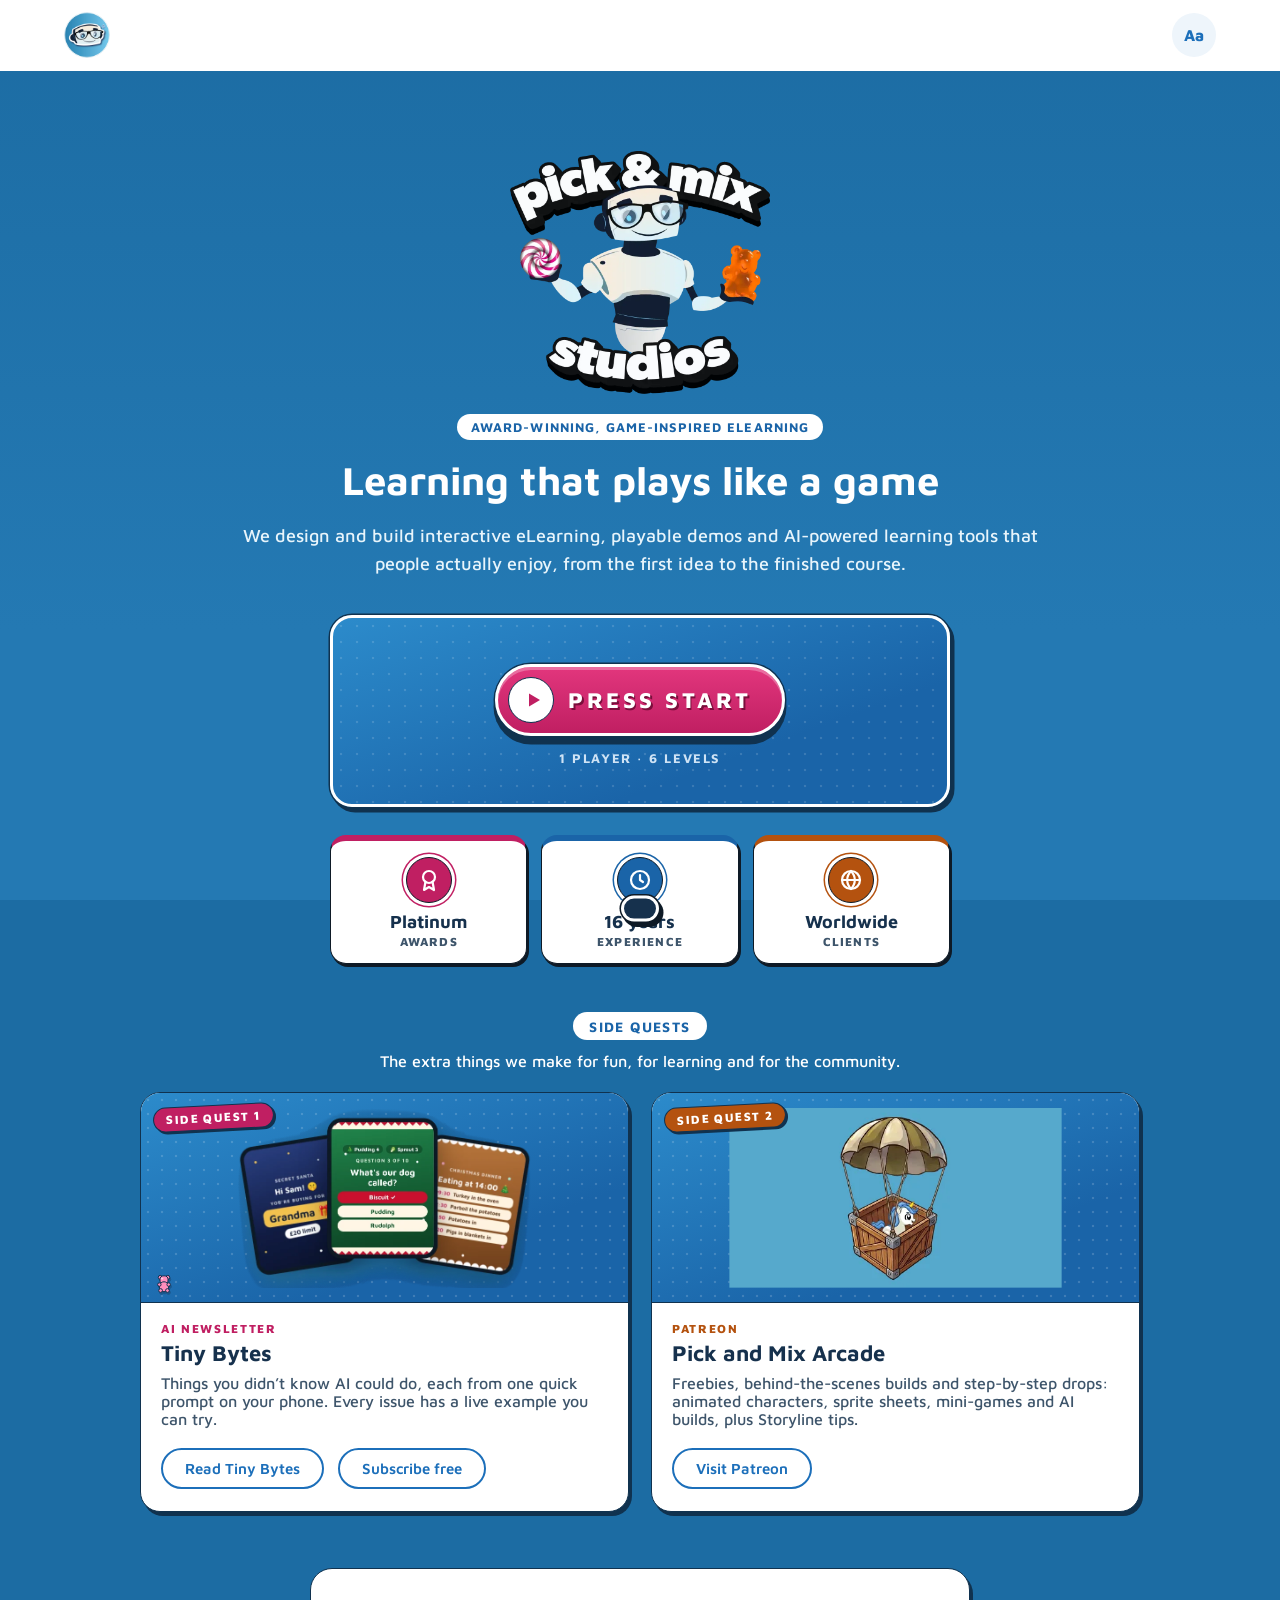
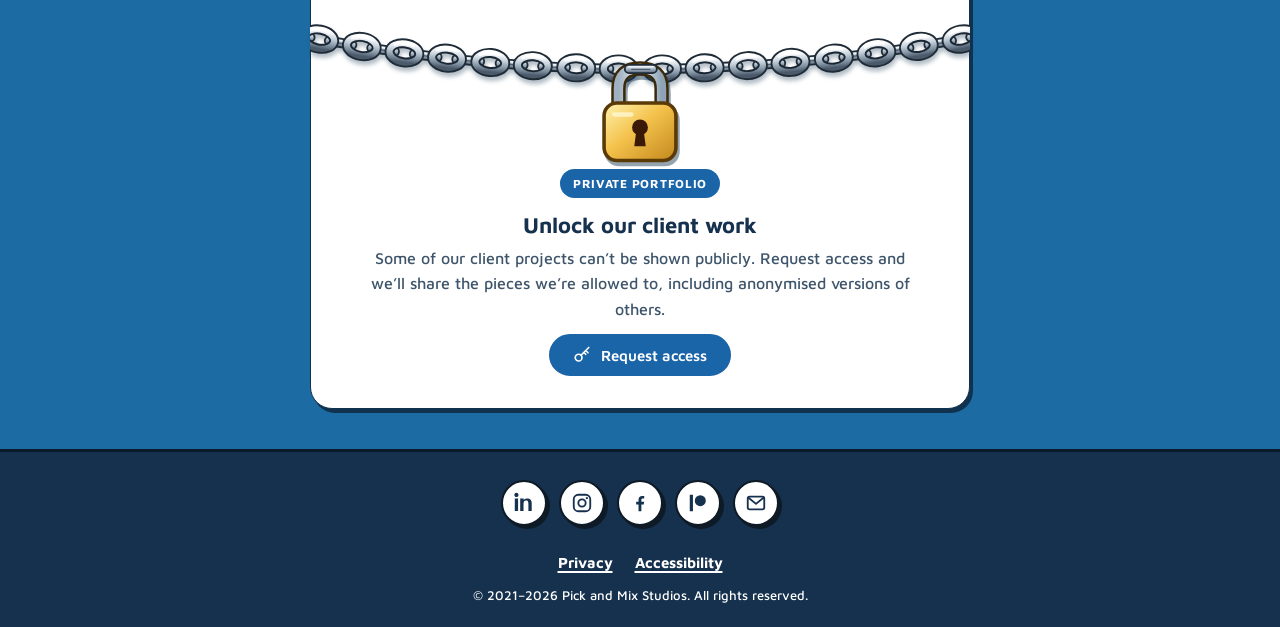
==== index.html @ 364dcdb5 "Whack-a-gummy redesigned as a chocolate box with instant taps; padlock bubble sits right above the p" ====
<!DOCTYPE html>
<html lang="en">
<head>
<meta charset="UTF-8">
<meta name="viewport" content="width=device-width, initial-scale=1">
<title>Pick and Mix Studios | Game-inspired eLearning</title>
<meta name="description" content="Pick and Mix Studios: award-winning, game-inspired eLearning, playable Storyline demos, AI-powered learning, templates and free tutorials.">
<link rel="canonical" href="https://pickandmixstudios.com/">
<meta property="og:type" content="website">
<meta property="og:title" content="Pick and Mix Studios | Game-inspired eLearning">
<meta property="og:description" content="Pick and Mix Studios: award-winning, game-inspired eLearning, playable Storyline demos, AI-powered learning, templates and free tutorials.">
<meta property="og:image" content="https://pickandmixstudios.com/assets/img/share-banner.jpg">
<meta property="og:image:width" content="1200">
<meta property="og:image:height" content="630">
<meta property="og:image:alt" content="Pick and Mix Studios: learning that plays like a game">
<meta property="og:url" content="https://pickandmixstudios.com/">
<meta name="twitter:card" content="summary_large_image">
<meta name="twitter:title" content="Pick and Mix Studios | Game-inspired eLearning">
<meta name="twitter:description" content="Pick and Mix Studios: award-winning, game-inspired eLearning, playable Storyline demos, AI-powered learning, templates and free tutorials.">
<meta name="twitter:image" content="https://pickandmixstudios.com/assets/img/share-banner.jpg">
<link rel="icon" href="assets/img/robot-favicon.png" type="image/png">
<link rel="stylesheet" href="assets/site.css?v=2026111217">
<script>document.documentElement.classList.add("js-menu");try{var t=localStorage.getItem("bs-theme"),s=localStorage.getItem("bs-size");if(!t)document.documentElement.dataset.theme="light";else if(t!=="auto")document.documentElement.dataset.theme=t;if(s&&s!=="0")document.documentElement.classList.add("size-"+s);[["bs-font","easy","font-easy"],["bs-space","wide","space-wide"],["bs-motion","off","motion-off"],["bs-simple","on","simple"]].forEach(function(p){if(localStorage.getItem(p[0])===p[1])document.documentElement.classList.add(p[2])})}catch(e){}</script>
<script type="application/ld+json">{"@context":"https://schema.org","@graph":[{"@type":"Organization","@id":"https://pickandmixstudios.com/#org","name":"Pick and Mix Studios","alternateName":"Pick & Mix Studios","url":"https://pickandmixstudios.com/","logo":"https://pickandmixstudios.com/assets/img/robot-logo.png","sameAs":["https://www.linkedin.com/company/pick-and-mix-studios","https://www.instagram.com/pickandmixstudios/","https://www.facebook.com/pickandmixstudios","https://www.patreon.com/cw/pickandmixarcade"],"description":"Pick and Mix Studios: award-winning, game-inspired eLearning, playable Storyline demos, AI-powered learning, templates and free tutorials.","award":"Platinum, LearnX LIVE! Awards 2020","foundingDate":"2010","knowsAbout":["eLearning","Articulate Storyline","Gamified learning","Instructional design","AI learning tools"]},{"@type":"WebSite","@id":"https://pickandmixstudios.com/#site","url":"https://pickandmixstudios.com/","name":"Pick and Mix Studios","publisher":{"@id":"https://pickandmixstudios.com/#org"}}]}</script>
</head>
<body class="tc-home">

<a class="tc-skip-link" href="#main-content">Skip to main content</a>

<header class="tc-header-wrap">
  <div class="tc-header">
    <a href="index.html" class="tc-logo">
      <img src="assets/img/robot-logo.webp" alt="Pick and Mix Studios home" width="512" height="512">
    </a>

    <button type="button" class="tc-menu-btn" id="tcMenuBtn" aria-expanded="false" aria-controls="tcNav">
      <svg viewBox="0 0 24 24" width="22" height="22" aria-hidden="true" fill="none" stroke="currentColor" stroke-width="2.2" stroke-linecap="round"><path d="M4 7h16M4 12h16M4 17h16"/></svg>
      <span>Menu</span>
    </button>

    <nav class="tc-nav" id="tcNav" aria-label="Main">
      <a href="index.html" aria-current="page">Home</a>
      <a href="team-chorley.html">Team Chorley</a>
      <a href="showcase.html">Showcase</a>
      <a href="tutorials.html">Free Tutorials</a>
      <a href="popup-shop.html">Pop-up Shop</a>
      <a href="tinybytes/">Tiny Bytes</a>
      <a href="contact.html">Get in Touch</a>
    </nav>

    <div class="tc-tools" id="tcTools"></div>
  </div>
</header>
<main id="main-content">
<section class="tc-hero-wrap" aria-labelledby="tcHomeTitle">
  <div class="tc-hero">
    <img class="tc-hero-welcome-img" src="assets/img/site/test-logo-1.webp" alt="" width="858" height="802" fetchpriority="high">
    <p class="tc-meta">Award-winning, game-inspired eLearning</p>
    <h1 id="tcHomeTitle">Learning that plays like a game</h1>
    <p>We design and build interactive eLearning, playable demos and AI-powered learning tools that people actually enjoy, from the first idea to the finished course.</p>
    <div class="tc-ts" id="tcTS">
      <span class="tc-spark k1" aria-hidden="true"></span><span class="tc-spark k2" aria-hidden="true"></span><span class="tc-spark k3" aria-hidden="true"></span>
      <button type="button" class="tc-start" id="tcStart" aria-expanded="true" aria-controls="tcMainMenu" hidden><span class="tc-start-pill"><span class="tc-start-play" aria-hidden="true"><svg viewBox="0 0 24 24" focusable="false"><path d="M8 5.5v13l11-6.5z" fill="currentColor"/></svg></span><span class="tc-start-txt">Press start</span></span><span class="tc-start-sub" aria-hidden="true">1 player &middot; 6 levels</span></button>
      <nav class="tc-mainmenu" id="tcMainMenu" aria-labelledby="tcMMTitle">
        <p class="tc-mm-title" id="tcMMTitle">Main menu</p>
        <div class="tc-mm-panel">
        <ul>
          <li><a href="showcase.html" data-tag="Select a level" data-ic="c-blue"><span class="tc-mm-cur" aria-hidden="true">&#9654;</span><span class="tc-mm-name">Showcase</span><span class="tc-mm-desc">Play our award-winning Storyline demos.</span><svg class="tc-mm-svg" viewBox="0 0 24 24" aria-hidden="true" focusable="false" fill="none" stroke="currentColor" stroke-width="2.2" stroke-linecap="round" stroke-linejoin="round"><path d="M5 21V4"/><path d="M5 4h11l-2 4 2 4H5"/></svg></a></li>
          <li><a href="team-chorley.html" data-tag="Choose your player" data-ic="c-pink"><span class="tc-mm-cur" aria-hidden="true">&#9654;</span><span class="tc-mm-name">Meet the team</span><span class="tc-mm-desc">Meet the people behind Pick &amp; Mix.</span><svg class="tc-mm-svg" viewBox="0 0 24 24" aria-hidden="true" focusable="false" fill="none" stroke="currentColor" stroke-width="2.2" stroke-linecap="round" stroke-linejoin="round"><circle cx="12" cy="8" r="4"/><path d="M4 21c0-4.4 3.6-7 8-7s8 2.6 8 7"/></svg></a></li>
          <li><a href="tutorials.html" data-tag="Training mode" data-ic="c-orange"><span class="tc-mm-cur" aria-hidden="true">&#9654;</span><span class="tc-mm-name">Tutorials</span><span class="tc-mm-desc">Free step-by-step Storyline tutorials.</span><svg class="tc-mm-svg" viewBox="0 0 24 24" aria-hidden="true" focusable="false" fill="none" stroke="currentColor" stroke-width="2.2" stroke-linecap="round" stroke-linejoin="round"><path d="M6.5 6.5v11M17.5 6.5v11M3 9.5v5M21 9.5v5M6.5 12h11"/></svg></a></li>
          <li><a href="popup-shop.html" data-tag="Item shop" data-ic="c-teal"><span class="tc-mm-cur" aria-hidden="true">&#9654;</span><span class="tc-mm-name">Pop-up Shop</span><span class="tc-mm-desc">Storyline templates and game kits to buy.</span><svg class="tc-mm-svg" viewBox="0 0 24 24" aria-hidden="true" focusable="false" fill="none" stroke="currentColor" stroke-width="2.2" stroke-linecap="round" stroke-linejoin="round"><path d="M5 8h14l-1 13H6L5 8z"/><path d="M9 8V6a3 3 0 0 1 6 0v2"/></svg></a></li>
          <li><a href="tinybytes/" data-tag="Bonus level" data-ic="c-navy"><span class="tc-mm-cur" aria-hidden="true">&#9654;</span><span class="tc-mm-name">Tiny Bytes</span><span class="tc-mm-desc">Our free AI how-to newsletter.</span><svg class="tc-mm-svg" viewBox="0 0 24 24" aria-hidden="true" focusable="false" fill="none" stroke="currentColor" stroke-width="2.2" stroke-linecap="round" stroke-linejoin="round"><path d="M12 3l2.7 5.6 6.1.9-4.4 4.3 1 6.1L12 17l-5.4 2.9 1-6.1-4.4-4.3 6.1-.9z"/></svg></a></li>
          <li><a href="contact.html" data-tag="Player 2, join in" data-ic="c-pink"><span class="tc-mm-cur" aria-hidden="true">&#9654;</span><span class="tc-mm-name">Get in touch</span><span class="tc-mm-desc">Start a project or ask us a question.</span><svg class="tc-mm-svg" viewBox="0 0 24 24" aria-hidden="true" focusable="false" fill="none" stroke="currentColor" stroke-width="2.2" stroke-linecap="round" stroke-linejoin="round"><rect x="2.5" y="7" width="19" height="11" rx="5.5"/><path d="M7 10.5v4M5 12.5h4"/><circle cx="16" cy="11" r="1" fill="currentColor"/><circle cx="18" cy="14" r="1" fill="currentColor"/></svg></a></li>
        </ul>
        <div class="tc-mm-info" id="tcMMInfo" aria-hidden="true" hidden><span class="tc-mm-ic" id="tcMMIc"></span><span class="tc-mm-info-t"><small id="tcMMTag"></small><span id="tcMMDesc"></span></span></div>
        </div>
      </nav>
    </div>

  </div>
</section>

<div class="tc-stats-wrap">
  <ul class="tc-stickers" aria-label="Achievements: tap to flip">
    <li><button type="button" class="tc-flip s-pink" aria-pressed="false" aria-label="Platinum awards: 2 Platinum awards at the LearnX LIVE! Awards 2020. Tap to flip.">
      <span class="tc-flip-in" aria-hidden="true"><span class="tc-flip-f"><span class="tc-ach-ic" aria-hidden="true"><svg viewBox="0 0 24 24" focusable="false" fill="none" stroke="currentColor" stroke-width="2.2" stroke-linecap="round" stroke-linejoin="round"><circle cx="12" cy="9" r="6"/><path d="M8.5 13.5 7 22l5-3 5 3-1.5-8.5"/></svg></span><span class="tc-ach-t"><b>Platinum</b>awards</span></span><span class="tc-flip-b"><span class="tc-ach-t"><b>2&times; LearnX</b>2020</span></span></span>
    </button></li>
    <li><button type="button" class="tc-flip s-blue" aria-pressed="false" aria-label="16 years experience: designing and building digital learning since 2010. Tap to flip.">
      <span class="tc-flip-in" aria-hidden="true"><span class="tc-flip-f"><span class="tc-ach-ic" aria-hidden="true"><svg viewBox="0 0 24 24" focusable="false" fill="none" stroke="currentColor" stroke-width="2.2" stroke-linecap="round" stroke-linejoin="round"><circle cx="12" cy="12" r="9"/><path d="M12 7v5l3 2"/></svg></span><span class="tc-ach-t"><b>16 years</b>experience</span></span><span class="tc-flip-b"><span class="tc-ach-t"><b>Since</b>2010</span></span></span>
    </button></li>
    <li><button type="button" class="tc-flip s-orange" aria-pressed="false" aria-label="Worldwide clients, including the UK, USA and Australia. Tap to flip.">
      <span class="tc-flip-in" aria-hidden="true"><span class="tc-flip-f"><span class="tc-ach-ic" aria-hidden="true"><svg viewBox="0 0 24 24" focusable="false" fill="none" stroke="currentColor" stroke-width="2.2" stroke-linecap="round" stroke-linejoin="round"><circle cx="12" cy="12" r="9"/><path d="M3 12h18"/><path d="M12 3c2.5 2.6 3.8 5.6 3.8 9s-1.3 6.4-3.8 9c-2.5-2.6-3.8-5.6-3.8-9S9.5 5.6 12 3z"/></svg></span><span class="tc-ach-t"><b>Worldwide</b>clients</span></span><span class="tc-flip-b"><span class="tc-ach-t"><b>UK &middot; US</b>AU +</span></span></span>
    </button></li>
  </ul>
</div>

<section class="tc-section tc-quests-sec" aria-labelledby="tcSideTitle">
  <h2 class="tc-cyp-pill" id="tcSideTitle">Side quests</h2>
  <p class="tc-sq-intro">The extra things we make for fun, for learning and for the community.</p>
  <ul class="tc-sq">
    <li class="tc-sq-card s-pink">
      <div class="tc-sq-art"><span class="tc-sq-tag" aria-hidden="true">Side quest 1</span><img src="assets/img/tinybytes-phones.webp" alt="" width="663" height="408" loading="lazy"></div>
      <div class="tc-sq-body">
        <p class="tc-sq-kind">AI newsletter</p>
        <h3>Tiny Bytes</h3>
        <p>Things you didn&rsquo;t know AI could do, each from one quick prompt on your phone. Every issue has a live example you can try.</p>
        <div class="tc-btn-group">
          <a class="tc-btn" href="tinybytes/">Read Tiny Bytes</a>
          <a class="tc-btn tc-btn-ghost" href="https://tinybytes.beehiiv.com/subscribe" target="_blank" rel="noopener">Subscribe free<span class="tc-sr"> (opens in a new tab)</span></a>
        </div>
      </div>
    </li>
    <li class="tc-sq-card s-orange">
      <div class="tc-sq-art"><span class="tc-sq-tag" aria-hidden="true">Side quest 2</span><img src="assets/img/site/unicorn-drop.webp" alt="" width="531" height="287" loading="lazy"></div>
      <div class="tc-sq-body">
        <p class="tc-sq-kind">Patreon</p>
        <h3>Pick and Mix Arcade</h3>
        <p>Freebies, behind-the-scenes builds and step-by-step drops: animated characters, sprite sheets, mini-games and AI builds, plus Storyline tips.</p>
        <div class="tc-btn-group">
          <a class="tc-btn" href="https://www.patreon.com/cw/pickandmixarcade" target="_blank" rel="noopener">Visit Patreon<span class="tc-sr"> (opens in a new tab)</span></a>
        </div>
      </div>
    </li>
  </ul>
</section>

<section class="tc-section" aria-labelledby="tcClientTitle">
  <div class="tc-panel-card tc-client-panel tc-unlock" id="tcUnlock">
    <div class="tc-chainbar" id="tcChainBar"></div>
    <button type="button" class="tc-padlock" id="tcPadlock" aria-expanded="true" aria-controls="tcUnlockAction" hidden>
      <svg class="tc-padlock-svg" viewBox="0 0 64 76" aria-hidden="true" focusable="false"><defs><linearGradient id="tcPadGold" x1="0" y1="0" x2="1" y2="1"><stop offset="0" stop-color="#FFF3B0"/><stop offset=".45" stop-color="#F4C24C"/><stop offset="1" stop-color="#C2871C"/></linearGradient><linearGradient id="tcPadSteel" x1="0" y1="0" x2="1" y2="0"><stop offset="0" stop-color="#9FB0C0"/><stop offset=".5" stop-color="#F0F4F8"/><stop offset="1" stop-color="#8FA3B6"/></linearGradient></defs><g class="tc-pad-shackle"><path d="M17 36 V22 Q17 8 32 8 Q47 8 47 22 V36" fill="none" stroke="#3A2A0A" stroke-width="10" stroke-linecap="round"/><path d="M17 36 V22 Q17 8 32 8 Q47 8 47 22 V36" fill="none" stroke="url(#tcPadSteel)" stroke-width="6.5" stroke-linecap="round"/></g><rect x="7" y="32" width="50" height="40" rx="9" fill="url(#tcPadGold)" stroke="#5A3A06" stroke-width="2.5"/><path d="M14 40 h12" stroke="#FFF7D1" stroke-width="3" stroke-linecap="round" opacity=".8"/><circle cx="32" cy="49" r="5.5" fill="#3A1A06"/><path d="M29.5 51 L28 62 H36 L34.5 51 Z" fill="#3A1A06"/></svg><span class="tc-sr">Unlock our client work</span>
    </button>
    <div class="tc-unlock-copy">
      <p class="tc-label">Private portfolio</p>
      <h2 id="tcClientTitle">Unlock our client work</h2>
      <p>Some of our client projects can&rsquo;t be shown publicly. Request access and we&rsquo;ll share the pieces we&rsquo;re allowed to, including anonymised versions of others.</p>
      <div class="tc-unlock-action" id="tcUnlockAction">
        <a class="tc-btn" href="contact.html?topic=client-work"><svg viewBox="0 0 24 24" aria-hidden="true" focusable="false" width="18" height="18" fill="none" stroke="currentColor" stroke-width="2.2" stroke-linecap="round" stroke-linejoin="round"><circle cx="7.5" cy="15.5" r="4.5"/><path d="M10.7 12.3 21 2M17 6l3 3M14.5 8.5l2.5 2.5"/></svg> Request access</a>
      </div>
    </div>
  </div>
</section>
</main>

<footer class="tc-footer">
  <div class="tc-footer-inner">
    <nav class="tc-footer-icons" aria-label="Pick and Mix Studios elsewhere">
      <a class="tc-icon-btn" href="https://www.linkedin.com/company/pick-and-mix-studios" target="_blank" rel="noopener" title="LinkedIn"><svg viewBox="0 0 24 24" aria-hidden="true" focusable="false"><path fill="currentColor" d="M4.98 3.5C4.98 4.88 3.87 6 2.5 6S0 4.88 0 3.5 1.12 1 2.5 1s2.48 1.12 2.48 2.5zM.5 8h4V23h-4V8zm7 0h3.83v2.05h.05c.53-1 1.84-2.05 3.79-2.05C19.5 8 21 10.13 21 13.72V23h-4v-8.29c0-1.98-.04-4.52-2.75-4.52-2.75 0-3.17 2.15-3.17 4.37V23h-4V8z" transform="translate(1.5 0) scale(0.9)"/></svg><span class="tc-sr">LinkedIn (opens in a new tab)</span></a>
      <a class="tc-icon-btn" href="https://www.instagram.com/pickandmixstudios/" target="_blank" rel="noopener" title="Instagram"><svg viewBox="0 0 24 24" aria-hidden="true" focusable="false"><g fill="none" stroke="currentColor" stroke-width="2"><rect x="3" y="3" width="18" height="18" rx="5"/><circle cx="12" cy="12" r="4"/></g><circle cx="17.3" cy="6.7" r="1.2" fill="currentColor"/></svg><span class="tc-sr">Instagram (opens in a new tab)</span></a>
      <a class="tc-icon-btn" href="https://www.facebook.com/pickandmixstudios" target="_blank" rel="noopener" title="Facebook"><svg viewBox="0 0 24 24" aria-hidden="true" focusable="false"><path fill="currentColor" d="M13.5 21v-7.5h2.6l.4-3h-3V8.6c0-.9.3-1.5 1.5-1.5h1.6V4.4c-.3 0-1.2-.1-2.3-.1-2.3 0-3.9 1.4-3.9 4v2.2H7.8v3h2.6V21h3.1z"/></svg><span class="tc-sr">Facebook (opens in a new tab)</span></a>
      <a class="tc-icon-btn" href="https://www.patreon.com/cw/pickandmixarcade" target="_blank" rel="noopener" title="Patreon"><svg viewBox="0 0 24 24" aria-hidden="true" focusable="false"><circle cx="14.5" cy="9.5" r="6" fill="currentColor"/><rect x="3" y="3" width="3.5" height="18" fill="currentColor"/></svg><span class="tc-sr">Patreon (opens in a new tab)</span></a>
      <a class="tc-icon-btn" title="Email us" href="contact.html" data-mailto=""><svg viewBox="0 0 24 24" aria-hidden="true" focusable="false"><g fill="none" stroke="currentColor" stroke-width="2" stroke-linejoin="round"><rect x="3" y="5" width="18" height="14" rx="2"/><path d="M3.5 6l8.5 7 8.5-7"/></g></svg><span class="tc-sr">Email us</span></a>
    </nav>
    <nav class="tc-footer-legal" aria-label="Site information"><a href="privacy.html">Privacy</a><a href="accessibility.html">Accessibility</a></nav>
    <p>&copy; 2021&ndash;2026 Pick and Mix Studios. All rights reserved.</p>
  </div>
</footer>

<script src="assets/site.js?v=2026111217"></script>
</body>
</html>
---- assets/site.css ----
/* Fonts, hosted on this site (no Google Fonts requests) */
@font-face {
  font-family: 'Maven Pro';
  font-style: normal;
  font-display: swap;
  font-weight: 500;
  src: url(fonts/maven-pro-latin-ext-500-normal.woff2) format('woff2');
  unicode-range: U+0100-02BA,U+02BD-02C5,U+02C7-02CC,U+02CE-02D7,U+02DD-02FF,U+0304,U+0308,U+0329,U+1D00-1DBF,U+1E00-1E9F,U+1EF2-1EFF,U+2020,U+20A0-20AB,U+20AD-20C0,U+2113,U+2C60-2C7F,U+A720-A7FF;
}
@font-face {
  font-family: 'Maven Pro';
  font-style: normal;
  font-display: swap;
  font-weight: 500;
  src: url(fonts/maven-pro-latin-500-normal.woff2) format('woff2');
  unicode-range: U+0000-00FF,U+0131,U+0152-0153,U+02BB-02BC,U+02C6,U+02DA,U+02DC,U+0304,U+0308,U+0329,U+2000-206F,U+20AC,U+2122,U+2191,U+2193,U+2212,U+2215,U+FEFF,U+FFFD;
}
@font-face {
  font-family: 'Maven Pro';
  font-style: normal;
  font-display: swap;
  font-weight: 600;
  src: url(fonts/maven-pro-latin-ext-600-normal.woff2) format('woff2');
  unicode-range: U+0100-02BA,U+02BD-02C5,U+02C7-02CC,U+02CE-02D7,U+02DD-02FF,U+0304,U+0308,U+0329,U+1D00-1DBF,U+1E00-1E9F,U+1EF2-1EFF,U+2020,U+20A0-20AB,U+20AD-20C0,U+2113,U+2C60-2C7F,U+A720-A7FF;
}
@font-face {
  font-family: 'Maven Pro';
  font-style: normal;
  font-display: swap;
  font-weight: 600;
  src: url(fonts/maven-pro-latin-600-normal.woff2) format('woff2');
  unicode-range: U+0000-00FF,U+0131,U+0152-0153,U+02BB-02BC,U+02C6,U+02DA,U+02DC,U+0304,U+0308,U+0329,U+2000-206F,U+20AC,U+2122,U+2191,U+2193,U+2212,U+2215,U+FEFF,U+FFFD;
}
@font-face {
  font-family: 'Maven Pro';
  font-style: normal;
  font-display: swap;
  font-weight: 700;
  src: url(fonts/maven-pro-latin-ext-700-normal.woff2) format('woff2');
  unicode-range: U+0100-02BA,U+02BD-02C5,U+02C7-02CC,U+02CE-02D7,U+02DD-02FF,U+0304,U+0308,U+0329,U+1D00-1DBF,U+1E00-1E9F,U+1EF2-1EFF,U+2020,U+20A0-20AB,U+20AD-20C0,U+2113,U+2C60-2C7F,U+A720-A7FF;
}
@font-face {
  font-family: 'Maven Pro';
  font-style: normal;
  font-display: swap;
  font-weight: 700;
  src: url(fonts/maven-pro-latin-700-normal.woff2) format('woff2');
  unicode-range: U+0000-00FF,U+0131,U+0152-0153,U+02BB-02BC,U+02C6,U+02DA,U+02DC,U+0304,U+0308,U+0329,U+2000-206F,U+20AC,U+2122,U+2191,U+2193,U+2212,U+2215,U+FEFF,U+FFFD;
}
@font-face {
  font-family: 'Maven Pro';
  font-style: normal;
  font-display: swap;
  font-weight: 800;
  src: url(fonts/maven-pro-latin-ext-800-normal.woff2) format('woff2');
  unicode-range: U+0100-02BA,U+02BD-02C5,U+02C7-02CC,U+02CE-02D7,U+02DD-02FF,U+0304,U+0308,U+0329,U+1D00-1DBF,U+1E00-1E9F,U+1EF2-1EFF,U+2020,U+20A0-20AB,U+20AD-20C0,U+2113,U+2C60-2C7F,U+A720-A7FF;
}
@font-face {
  font-family: 'Maven Pro';
  font-style: normal;
  font-display: swap;
  font-weight: 800;
  src: url(fonts/maven-pro-latin-800-normal.woff2) format('woff2');
  unicode-range: U+0000-00FF,U+0131,U+0152-0153,U+02BB-02BC,U+02C6,U+02DA,U+02DC,U+0304,U+0308,U+0329,U+2000-206F,U+20AC,U+2122,U+2191,U+2193,U+2212,U+2215,U+FEFF,U+FFFD;
}
@font-face {
  font-family: 'Poppins';
  font-style: normal;
  font-display: swap;
  font-weight: 900;
  src: url(fonts/poppins-latin-ext-900-normal.woff2) format('woff2');
  unicode-range: U+0100-02BA,U+02BD-02C5,U+02C7-02CC,U+02CE-02D7,U+02DD-02FF,U+0304,U+0308,U+0329,U+1D00-1DBF,U+1E00-1E9F,U+1EF2-1EFF,U+2020,U+20A0-20AB,U+20AD-20C0,U+2113,U+2C60-2C7F,U+A720-A7FF;
}
@font-face {
  font-family: 'Poppins';
  font-style: normal;
  font-display: swap;
  font-weight: 900;
  src: url(fonts/poppins-latin-900-normal.woff2) format('woff2');
  unicode-range: U+0000-00FF,U+0131,U+0152-0153,U+02BB-02BC,U+02C6,U+02DA,U+02DC,U+0304,U+0308,U+0329,U+2000-206F,U+20AC,U+2122,U+2191,U+2193,U+2212,U+2215,U+FEFF,U+FFFD;
}

/* ==========================================================================
   Pick and Mix Studios — shared site stylesheet
   ========================================================================== */

* { box-sizing: border-box; }

html, body {
  margin: 0;
  padding: 0;
}

body {
  font-family: 'Maven Pro', Arial, Helvetica, sans-serif;
  /* Same brand blue as the Tiny Bytes pages: one continuous gradient behind every section */
  background-color: var(--page-top);
  background-image: linear-gradient(180deg, var(--page-top), var(--page-bot) 70%);
  background-attachment: fixed;
  min-height: 100vh;
}

/* Text size (set from the Aa button) */
html { font-size: 100%; }
html.size-1 { font-size: 112.5%; }
html.size-2 { font-size: 125%; }

:root {
  --page-top: #1C6CA3;     /* Tiny Bytes brand blue, dark enough for white text to pass AA */
  --page-bot: #2479B3;
  --c1: #1c6fba;           /* dark blue, used for nav links on the white header */
  --bg: transparent;       /* sections show the body gradient */
  --card-bg: #ffffff;      /* solid white cards */
  --card-bg-light: #ffffff; /* same, used on Tutorials */
  --text-heading: #ffffff; /* white — used for hero/page-intro text sitting directly on the gradient */
  --text-body: #e7f4fb;    /* light — used for hero/page-intro text sitting directly on the gradient */
  --card-heading: #1a3c52; /* dark navy — used for headings inside the white cards */
  --card-body: #1a3c52;    /* dark navy — used for body copy inside the white cards */
  --btn-border: #1c6fba;
  --btn-hover: #9e5092;    /* magenta */
  --btn-hover-text: #ffffff;
  --accent-orange: #f8a433;
  --input-bg: #ffffff;
  --input-border: #a9c9db;
  --input-text: #1a3c52;
  --header-bg: #ffffff;    /* header and footer bars */
  --btn-bg: #ffffff;
  --line: #d5e6f0;         /* thin borders around images and cards */
  --soft: #eef5fb;         /* tinted fill for the settings controls */
  --muted: #4a5f75;
  --footer-text: #60707c;
  --on-accent: #ffffff;
}

/* Dark theme: matches Tiny Bytes. Follows the device setting on Auto, or forced from the Aa button */
@media (prefers-color-scheme: dark) { :root:not([data-theme="light"]) {
  --page-top: #0A1A2B; --page-bot: #0D2338;
  --c1: #7DC2F4; --card-bg: #132A42; --card-bg-light: #132A42;
  --text-heading: #EAF2FA; --text-body: #D7E3EE;
  --card-heading: #EAF2FA; --card-body: #D7E3EE;
  --btn-border: #7DC2F4; --btn-bg: #132A42;
  --input-bg: #1A3550; --input-border: #26425F; --input-text: #EAF2FA;
  --header-bg: #132A42; --line: #26425F; --soft: #1A3550; --muted: #A9B9C9;
  --footer-text: #A9B9C9; --on-accent: #07131F;
  color-scheme: dark;
} }
:root[data-theme="dark"] {
  --page-top: #0A1A2B; --page-bot: #0D2338;
  --c1: #7DC2F4; --card-bg: #132A42; --card-bg-light: #132A42;
  --text-heading: #EAF2FA; --text-body: #D7E3EE;
  --card-heading: #EAF2FA; --card-body: #D7E3EE;
  --btn-border: #7DC2F4; --btn-bg: #132A42;
  --input-bg: #1A3550; --input-border: #26425F; --input-text: #EAF2FA;
  --header-bg: #132A42; --line: #26425F; --soft: #1A3550; --muted: #A9B9C9;
  --footer-text: #A9B9C9; --on-accent: #07131F;
  color-scheme: dark;
}

img { max-width: 100%; }

.tc-skip-link {
  position: absolute;
  top: -100px;
  left: 12px;
  background: var(--card-bg);
  color: var(--c1);
  padding: 10px 18px;
  border-radius: 8px;
  font-weight: 700;
  text-decoration: none;
  z-index: 2000;
  transition: top 0.2s ease;
}

.tc-skip-link:focus {
  top: 12px;
}

/* ==========================================================================
   Header / Nav
   ========================================================================== */

.tc-header-wrap {
  width: 100%;
  background: var(--header-bg);
}

.tc-header {
  display: flex;
  align-items: center;
  justify-content: space-between;
  gap: 30px;
  width: 100%;
  max-width: 1200px;
  margin: 0 auto;
  padding: 14px 24px;
  flex-wrap: wrap;
}

.tc-logo img {
  display: block;
  height: 40px;
  width: auto;
}

.tc-nav {
  display: flex;
  align-items: center;
  justify-content: flex-end;
  gap: 30px;
  flex-wrap: wrap;
  margin-left: auto;
}

.tc-nav a {
  position: relative;
  color: var(--c1);
  text-decoration: none;
  font-size: 0.9375rem;
  font-weight: 600;
  white-space: nowrap;
  padding: 8px 2px;
  letter-spacing: 0.2px;
  transition: color 0.2s ease, transform 0.2s ease;
}

.tc-nav a::after {
  content: "";
  position: absolute;
  left: 50%;
  bottom: 2px;
  width: 0%;
  height: 1px;
  border-radius: 2px;
  background: var(--c1);
  transition: width 0.25s ease, left 0.25s ease;
}

.tc-nav a:hover {
  transform: translateY(-1px);
}

.tc-nav a:hover::after {
  width: 100%;
  left: 0%;
}

.tc-nav a.is-active {
  font-weight: 700;
}

.tc-nav a.is-active::after {
  width: 100%;
  left: 0%;
}

@media (max-width: 700px) {
  .tc-header { gap: 16px; padding: 10px 16px; }
  .tc-nav { gap: 16px; }
  .tc-nav a { font-size: 0.875rem; }
}

@media (max-width: 440px) {
  .tc-nav { gap: 4px 12px; }
}

/* ==========================================================================
   Shared buttons (pill buttons used on Showcase, Tutorials, Contact)
   ========================================================================== */

.tc-btn {
  display: inline-flex;
  align-items: center;
  justify-content: center;
  gap: 10px;
  border: 2px solid var(--btn-border);
  border-radius: 30px;
  padding: 10px 22px;
  color: var(--btn-border);
  text-decoration: none;
  font-weight: 600;
  font-size: 0.9375rem;
  font-family: inherit;
  background: var(--btn-bg);
  cursor: pointer;
  transition: background 0.2s ease, color 0.2s ease, border-color 0.2s ease;
}

.tc-btn:hover {
  background: var(--btn-hover);
  border-color: var(--btn-hover);
  color: var(--btn-hover-text);
}

.tc-btn[disabled] {
  opacity: 0.6;
  cursor: default;
  pointer-events: none;
}

.tc-btn.is-disabled {
  opacity: 0.45;
  pointer-events: none;
  cursor: default;
}

.tc-btn.tc-video-btn {
  cursor: pointer;
  font-family: inherit;
}

.tc-btn-primary {
  background: var(--accent-orange);
  border-color: var(--accent-orange);
  color: #262626;
}

.tc-btn-primary:hover {
  background: var(--btn-hover);
  border-color: var(--btn-hover);
  color: var(--btn-hover-text);
}

.tc-btn svg { width: 16px; height: 16px; flex-shrink: 0; }

.tc-btn-group {
  display: flex;
  flex-direction: row;
  gap: 14px;
  flex-wrap: wrap;
}

/* ==========================================================================
   Video lightbox modal (Showcase + Tutorials)
   ========================================================================== */

.tc-modal-overlay {
  display: none;
  position: fixed;
  inset: 0;
  background: rgba(0,0,0,0.75);
  z-index: 1000;
  align-items: center;
  justify-content: center;
  padding: 24px;
}

.tc-modal-overlay.is-open {
  display: flex;
}

.tc-modal {
  position: relative;
  width: 100%;
  max-width: 900px;
}

.tc-modal-video {
  position: relative;
  width: 100%;
  aspect-ratio: 16 / 9;
  background: #000;
  border-radius: 10px;
  overflow: hidden;
}

.tc-modal-video iframe {
  width: 100%;
  height: 100%;
  border: 0;
  display: block;
}

.tc-modal-close {
  position: absolute;
  top: -40px;
  right: 0;
  background: transparent;
  border: none;
  color: #fff;
  font-size: 1.875rem;
  line-height: 1;
  cursor: pointer;
  padding: 4px 8px;
}

/* ==========================================================================
   Home page (hero)
   ========================================================================== */

.tc-hero-wrap {
  width: 100%;
  background: var(--bg);
  padding: 80px 24px;
}

.tc-hero {
  max-width: 800px;
  margin: 0 auto;
  text-align: center;
}

.tc-hero img.tc-hero-welcome-img {
  max-width: 340px;
  width: 100%;
  height: auto;
  margin-bottom: 32px;
}

.tc-hero h1 {
  color: var(--text-heading);
  font-size: 2.5rem;
  font-weight: 700;
  margin: 0 0 18px;
  line-height: 1.2;
}

.tc-hero p {
  color: var(--text-body);
  font-size: 1.125rem;
  line-height: 1.6;
  margin: 0 0 36px;
}

.tc-hero-links {
  display: flex;
  gap: 16px;
  flex-wrap: wrap;
  justify-content: center;
}

@media (max-width: 600px) {
  .tc-hero-wrap { padding: 56px 20px; }
  .tc-hero h1 { font-size: 1.875rem; }
  .tc-hero p { font-size: 1rem; }
}

/* ==========================================================================
   Team Chorley (profile cards)
   ========================================================================== */

.tc-team-wrap {
  width: 100%;
  background: var(--bg);
  padding: 56px 24px;
}

.tc-team-grid {
  display: grid;
  grid-template-columns: 1fr 1fr;
  gap: 24px;
  max-width: 1000px;
  margin: 0 auto;
  align-items: stretch;
}

.tc-profile-card {
  background: var(--card-bg);
  box-shadow: 0 6px 18px rgba(0,0,0,0.18);
  border-radius: 14px;
  padding: 28px;
  display: flex;
  flex-direction: column;
}

.tc-profile-card h2 {
  color: var(--card-heading);
  text-align: center;
  font-size: 1.375rem;
  font-weight: 700;
  margin: 0 0 20px;
}

.tc-profile-image {
  width: 48%;
  aspect-ratio: 1 / 1;
  border-radius: 14px;
  overflow: hidden;
  box-shadow: 0 8px 18px rgba(0,0,0,0.35);
  margin: 0 auto 20px;
}

.tc-profile-image img {
  width: 100%;
  height: 100%;
  object-fit: cover;
  display: block;
}

.tc-profile-card p {
  color: var(--card-body);
  font-size: 1rem;
  line-height: 1.6;
  text-align: left;
  margin: 0 0 26px;
}

.tc-profile-card p:last-of-type {
  margin-bottom: 0;
}

.tc-profile-card strong {
  color: var(--card-heading);
  font-weight: 700;
}

@media (max-width: 700px) {
  .tc-team-grid { grid-template-columns: 1fr; }
}

/* ==========================================================================
   Showcase (game demo cards, stacked full-width sections)
   ========================================================================== */

.tc-showcase-wrap {
  width: 100%;
  background: var(--bg);
  padding: 56px 24px;
}

.tc-showcase-grid {
  display: flex;
  flex-direction: column;
  gap: 40px;
  max-width: 900px;
  margin: 0 auto;
}

.tc-card {
  background: var(--card-bg);
  box-shadow: 0 6px 18px rgba(0,0,0,0.18);
  border-radius: 14px;
  padding: 28px;
  display: flex;
  align-items: center;
  gap: 32px;
}

.tc-card-content {
  flex: 1 1 55%;
  display: flex;
  flex-direction: column;
}

.tc-card h2 {
  color: var(--card-heading);
  text-align: left;
  font-size: 1.375rem;
  font-weight: 700;
  margin: 0 0 14px;
}

.tc-card-image {
  flex: 1 1 40%;
  width: auto;
  display: flex;
  align-items: center;
  justify-content: center;
  position: relative;
}

.tc-card-image > img:not(.tc-award-img) {
  width: 100%;
  height: auto;
  display: block;
}

img.tc-award-img {
  position: absolute;
  top: -14px;
  left: -14px;
  width: 70px !important;
  height: auto;
  z-index: 2;
  filter: drop-shadow(0 3px 6px rgba(0,0,0,0.35));
}

/* Floor is Goo thumbnail doesn't have its own rounded/outline treatment baked in */
.tc-card-image.goo {
  border-radius: 8px;
  border: 2px solid var(--line);
  overflow: hidden;
}

.tc-card p {
  color: var(--card-body);
  font-size: 1rem;
  line-height: 1.55;
  text-align: left;
  margin: 0 0 20px;
  flex-grow: 1;
}

@media (max-width: 700px) {
  .tc-card { flex-direction: column; align-items: stretch; gap: 18px; padding: 20px; }
  .tc-card-image { flex: none; width: 100%; }
  .tc-showcase-grid { gap: 28px; }
}

/* ==========================================================================
   Tutorials / Bite Size Live Streams
   ========================================================================== */

.tc-bss-wrap {
  width: 100%;
  background: var(--bg);
  padding: 56px 24px;
}

.tc-bss-grid {
  display: flex;
  gap: 24px;
  flex-wrap: wrap;
  justify-content: center;
  max-width: 1100px;
  margin: 0 auto;
}

.tc-bss-card {
  background: var(--card-bg-light);
  box-shadow: 0 6px 18px rgba(0,0,0,0.18);
  border-radius: 14px;
  padding: 20px;
  flex: 1 1 300px;
  max-width: 340px;
  display: flex;
  flex-direction: column;
}

.tc-bss-card h2 {
  color: var(--card-heading);
  text-align: center;
  font-size: 1.375rem;
  font-weight: 700;
  margin: 0 0 14px;
}

.tc-bss-image {
  width: 100%;
  aspect-ratio: 16 / 9;
  border-radius: 10px;
  border: 2px solid var(--line);
  overflow: hidden;
  margin-bottom: 18px;
}

.tc-bss-image img {
  width: 100%;
  height: 100%;
  object-fit: cover;
  display: block;
}

.tc-bss-card p {
  color: var(--card-body);
  font-size: 1rem;
  line-height: 1.55;
  text-align: left;
  margin: 0 0 18px;
}

.tc-bss-card .tc-btn-group {
  flex-direction: column;
}

@media (max-width: 700px) {
  .tc-bss-grid { gap: 18px; }
  .tc-bss-card { max-width: 100%; flex: 1 1 100%; }
}

/* ==========================================================================
   Contact page
   ========================================================================== */

.tc-contact-wrap {
  width: 100%;
  background: var(--bg);
  padding: 56px 24px;
}

.tc-contact-grid {
  display: flex;
  flex-direction: column;
  gap: 32px;
  max-width: 700px;
  margin: 0 auto;
}

.tc-contact-card {
  background: var(--card-bg);
  box-shadow: 0 6px 18px rgba(0,0,0,0.18);
  border-radius: 14px;
  padding: 28px;
}

.tc-contact-card h2 {
  color: var(--card-heading);
  text-align: left;
  font-size: 1.375rem;
  font-weight: 700;
  margin: 0 0 14px;
}

.tc-contact-card p {
  color: var(--card-body);
  font-size: 1rem;
  line-height: 1.55;
  margin: 0 0 18px;
}

/* Contact form */
.tc-field {
  margin-bottom: 16px;
}

.tc-field label {
  display: block;
  color: var(--card-heading);
  font-size: 0.8125rem;
  font-weight: 600;
  margin-bottom: 6px;
}

.tc-field input,
.tc-field textarea {
  width: 100%;
  background: var(--input-bg);
  border: 2px solid var(--input-border);
  border-radius: 8px;
  padding: 10px 12px;
  color: var(--input-text);
  font-family: inherit;
  font-size: 0.875rem;
  resize: vertical;
}

.tc-field input::placeholder,
.tc-field textarea::placeholder {
  color: var(--muted);
}

.tc-field input:focus,
.tc-field textarea:focus {
  outline: none;
  border-color: var(--c1);
}

.tc-form-note {
  color: var(--card-body);
  font-size: 0.75rem;
  line-height: 1.5;
  margin: 4px 0 18px;
}

/* LinkedIn cards */
.tc-social-grid {
  display: flex;
  flex-wrap: wrap;
  gap: 16px;
}

.tc-social-card {
  flex: 1 1 220px;
  display: flex;
  align-items: center;
  gap: 14px;
  background: transparent;
  border: 2px solid var(--line);
  border-radius: 12px;
  padding: 16px;
  text-decoration: none;
  transition: transform 0.2s ease, border-color 0.2s ease;
}

.tc-social-card:hover {
  transform: translateY(-4px);
  border-color: var(--c1);
}

.tc-social-icon {
  flex-shrink: 0;
  width: 48px;
  height: 48px;
  border-radius: 10px;
  background: #0a66c2;
  display: flex;
  align-items: center;
  justify-content: center;
  box-shadow: 0 4px 10px rgba(0,0,0,0.25);
}

.tc-social-icon svg {
  width: 26px;
  height: 26px;
  color: #ffffff;
}

.tc-social-text strong {
  display: block;
  color: var(--card-heading);
  font-size: 0.9375rem;
  font-weight: 700;
  margin-bottom: 2px;
}

.tc-social-text span {
  display: block;
  color: var(--card-body);
  font-size: 0.8125rem;
}

.tc-social-arrow {
  margin-left: auto;
  color: var(--card-heading);
  opacity: 0.6;
  flex-shrink: 0;
}

.tc-social-card:hover .tc-social-arrow {
  opacity: 1;
}

@media (max-width: 500px) {
  .tc-social-card { flex: 1 1 100%; }
}

/* Patreon post preview */
.tc-series-header {
  display: flex;
  align-items: center;
  gap: 12px;
  margin: 22px 0 16px;
}

.tc-series-icon {
  width: 44px;
  height: 44px;
  border-radius: 8px;
  overflow: hidden;
  flex-shrink: 0;
}

.tc-series-icon img {
  width: 100%;
  height: 100%;
  object-fit: cover;
  display: block;
}

.tc-series-title {
  flex-grow: 1;
  min-width: 0;
}

.tc-series-title a {
  color: var(--card-heading);
  font-size: 1rem;
  font-weight: 700;
  text-decoration: none;
  display: inline-flex;
  align-items: center;
  gap: 4px;
}

.tc-series-title a:hover {
  text-decoration: underline;
}

.tc-series-title span {
  display: block;
  color: var(--card-body);
  font-size: 0.75rem;
}

.tc-series-nav {
  display: flex;
  gap: 8px;
  flex-shrink: 0;
}

.tc-series-nav button {
  width: 28px;
  height: 28px;
  border-radius: 50%;
  border: 2px solid var(--line);
  background: transparent;
  color: var(--card-heading);
  display: flex;
  align-items: center;
  justify-content: center;
  cursor: default;
  opacity: 0.5;
}

.tc-post-grid {
  display: flex;
  gap: 14px;
  flex-wrap: wrap;
}

.tc-post-card {
  flex: 1 1 160px;
  min-width: 0;
  text-decoration: none;
  display: flex;
  flex-direction: column;
}

.tc-post-thumb {
  width: 100%;
  aspect-ratio: 4 / 3;
  border-radius: 10px;
  overflow: hidden;
  margin-bottom: 10px;
  transition: transform 0.2s ease;
}

.tc-post-thumb img {
  width: 100%;
  height: 100%;
  object-fit: cover;
  display: block;
}

.tc-post-card:hover .tc-post-thumb {
  transform: translateY(-3px);
}

.tc-post-card h4 {
  color: var(--card-heading);
  font-size: 0.8125rem;
  font-weight: 700;
  margin: 0 0 4px;
  line-height: 1.3;
}

.tc-post-card p {
  color: var(--card-body);
  font-size: 0.75rem;
  line-height: 1.4;
  margin: 0 0 6px;
  display: -webkit-box;
  -webkit-line-clamp: 2;
  -webkit-box-orient: vertical;
  overflow: hidden;
}

.tc-post-date {
  color: var(--card-body);
  font-size: 0.6875rem;
}

@media (max-width: 560px) {
  .tc-post-card { flex: 1 1 100%; }
}

.tc-page-heading {
  text-align: center;
  margin: 0 0 20px;
  font-weight: normal;
  font-size: 1em;
}

.tc-page-heading img {
  max-width: 340px;
  width: 100%;
  height: auto;
}

.tc-page-heading img.tc-page-heading-img--small {
  max-width: 260px;
}

.tc-page-intro {
  max-width: 720px;
  margin: 0 auto 40px;
  text-align: center;
  color: var(--text-body);
  font-size: 1rem;
  line-height: 1.6;
}

/* ==========================================================================
   Pop up Shop (Gumroad products)
   ========================================================================== */

.tc-shop-wrap {
  width: 100%;
  background: var(--bg);
  padding: 56px 24px;
}

.tc-shop-grid {
  display: flex;
  flex-direction: column;
  gap: 40px;
  max-width: 900px;
  margin: 0 auto;
}

.tc-product-card {
  background: var(--card-bg);
  box-shadow: 0 6px 18px rgba(0,0,0,0.18);
  border-radius: 14px;
  padding: 28px;
}

.tc-product-card h2 {
  color: var(--card-heading);
  font-size: 1.5rem;
  font-weight: 700;
  margin: 0 0 14px;
}

.tc-product-main-image {
  width: 100%;
  border-radius: 10px;
  overflow: hidden;
  margin-bottom: 18px;
  border: 2px solid var(--line);
}

.tc-product-main-image img {
  width: 100%;
  height: auto;
  display: block;
}

.tc-product-card p {
  color: var(--card-body);
  font-size: 1rem;
  line-height: 1.6;
  margin: 0 0 20px;
}

.tc-product-card h3 {
  color: var(--card-heading);
  font-size: 1.0625rem;
  font-weight: 700;
  margin: 0 0 10px;
}

.tc-product-card ul {
  color: var(--card-body);
  font-size: 0.9375rem;
  line-height: 1.55;
  margin: 0 0 20px;
  padding-left: 22px;
}

.tc-product-card ul li {
  margin-bottom: 6px;
}

.tc-product-card ul li a {
  color: var(--c1);
  font-weight: 600;
  text-decoration: none;
}

.tc-product-card ul li a:hover {
  text-decoration: underline;
}

.tc-product-note {
  color: var(--card-body);
  font-size: 0.8125rem;
  font-style: italic;
  line-height: 1.5;
  margin: 0 0 20px;
}

.tc-readmore-content {
  display: none;
}

.tc-readmore-content.is-open {
  display: block;
}

.tc-readmore-btn {
  display: inline-flex;
  align-items: center;
  gap: 6px;
  background: transparent;
  border: none;
  color: var(--c1);
  font-family: inherit;
  font-weight: 700;
  font-size: 0.875rem;
  padding: 0;
  margin: 0 0 20px;
  cursor: pointer;
  text-decoration: underline;
}

.tc-readmore-btn:hover {
  color: var(--btn-hover);
}

.tc-readmore-btn svg {
  width: 14px;
  height: 14px;
  transition: transform 0.2s ease;
}

.tc-readmore-btn[aria-expanded="true"] svg {
  transform: rotate(180deg);
}

.tc-product-gallery {
  display: grid;
  grid-template-columns: repeat(auto-fill, minmax(100px, 1fr));
  gap: 10px;
  margin-bottom: 24px;
}

.tc-product-gallery img {
  width: 100%;
  aspect-ratio: 4 / 3;
  object-fit: cover;
  border-radius: 8px;
  border: 2px solid var(--line);
  display: block;
}

/* ==========================================================================
   Footer
   ========================================================================== */

.tc-footer {
  width: 100%;
  background: var(--header-bg);
  padding: 24px;
  text-align: center;
}

.tc-footer img {
  height: 32px;
  width: 32px;
  border-radius: 50%;
  margin-bottom: 8px;
}

.tc-footer p {
  color: var(--footer-text);
  font-size: 0.8125rem;
  margin: 0;
}

/* ==========================================================================
   Header tools: translate (globe) and reading settings (Aa), as on Tiny Bytes
   ========================================================================== */

.tc-tools {
  position: relative;
  display: flex;
  gap: 8px;
  min-width: 96px;      /* space is held before the script fills it, so nothing jumps */
  height: 44px;
  justify-content: flex-end;
  flex-shrink: 0;
}

.tc-tool-btn {
  width: 44px;
  height: 44px;
  border-radius: 50%;
  border: 0;
  cursor: pointer;
  display: grid;
  place-items: center;
  background: var(--soft);
  color: var(--c1);
  font: 800 1rem 'Maven Pro', Arial, Helvetica, sans-serif;
  padding: 0;
}
.tc-tool-btn[hidden] { display: none; }
.tc-tool-btn:hover { box-shadow: inset 0 0 0 2px var(--c1); }
.tc-tool-btn[aria-expanded="true"] { background: var(--c1); color: var(--on-accent); }
.tc-tool-btn:focus-visible,
.tc-panel :focus-visible { outline: 3px solid var(--c1); outline-offset: 3px; }

.tc-panel {
  position: absolute;
  z-index: 1500;
  top: calc(100% + 10px);
  right: 0;
  width: min(300px, calc(100vw - 32px));
  background: var(--card-bg);
  color: var(--card-heading);
  border-radius: 18px;
  border: 1px solid var(--line);   /* keeps the panel distinct from the header in dark mode */
  box-shadow: 0 12px 32px rgba(0,0,0,.28);
  padding: 1rem;
  display: flex;
  flex-direction: column;
  gap: .8rem;
  text-align: left;
}
.tc-panel[hidden] { display: none; }
.tc-ctl { display: flex; flex-direction: column; gap: .35rem; }
.tc-ctl-label { font: 700 .75rem 'Maven Pro', Arial, sans-serif; text-transform: uppercase; letter-spacing: .08em; color: var(--muted); }
.tc-seg { display: flex; border-radius: 999px; background: var(--soft); padding: 3px; gap: 2px; }
.tc-seg button {
  flex: 1; font: 700 .9375rem 'Maven Pro', Arial, sans-serif; color: var(--card-heading); background: transparent;
  border: 0; border-radius: 999px; min-height: 40px; padding: 0 .6rem; cursor: pointer;
}
.tc-seg button[aria-pressed="true"] { background: var(--c1); color: var(--on-accent); }
.tc-lang-row { display: flex; flex-direction: column; gap: .5rem; }
.tc-lang-row select {
  font: 600 .9375rem 'Maven Pro', Arial, sans-serif; color: var(--card-heading); background: var(--soft);
  border: 2px solid var(--line); border-radius: 12px; min-height: 44px; padding: 0 .6rem;
}
.tc-lang-go {
  font: 700 .9375rem 'Maven Pro', Arial, sans-serif; color: var(--on-accent); background: var(--c1);
  border: 0; border-radius: 999px; min-height: 44px; padding: 0 1rem; cursor: pointer;
}
.tc-lang-note { margin: 0; font-size: .8125rem; color: var(--muted); line-height: 1.3; }
.tc-sr { position: absolute; width: 1px; height: 1px; overflow: hidden; clip: rect(0 0 0 0); white-space: nowrap; }

/* On Google-translated copies, hide Google's own bar: the globe button does the same job */
iframe#gt-nvframe, .skiptranslate > iframe { display: none !important; }
html, body { margin-top: 0 !important; top: 0 !important; }

/* Phones and narrow windows: buttons sit on the logo row, the menu wraps underneath */
@media (max-width: 1100px) {
  .tc-tools { order: 2; margin-left: auto; }
  .tc-nav { order: 3; width: 100%; margin-left: 0; justify-content: center; }
  .tc-header { row-gap: 8px; }
}

/* ==========================================================================
   Nov 2026 refresh: accessibility, mobile menu, text headings, home sections
   ========================================================================== */

:root { --focus: #ffffff; --ok: #1e7b34; --err: #b3261e; --display-ink: #10233a; }
@media (prefers-color-scheme: dark) { :root:not([data-theme="light"]) { --ok: #7fdc95; --err: #ffb4ab; } }
:root[data-theme="dark"] { --ok: #7fdc95; --err: #ffb4ab; }

/* Clear keyboard focus everywhere: a thick yellow ring with a dark edge shows on white cards and on the blue page */
a:focus-visible, button:focus-visible, select:focus-visible, summary:focus-visible,
.tc-btn:focus-visible, .tc-readmore-btn:focus-visible {
  outline: 3px solid var(--focus);
  outline-offset: 2px;
  box-shadow: 0 0 0 6px var(--display-ink);
  border-radius: 6px;
}
.tc-btn:focus-visible { border-radius: 30px; }
.tc-field input:focus-visible, .tc-field textarea:focus-visible, .tc-field select:focus-visible {
  border-color: var(--c1);
  box-shadow: 0 0 0 3px var(--focus);
  outline: 2px solid transparent;
}
.tc-skip-link:focus { outline: 3px solid var(--focus); }

/* Respect "reduce motion" */
@media (prefers-reduced-motion: reduce) {
  *, *::before, *::after { transition-duration: 0.01ms !important; animation-duration: 0.01ms !important; scroll-behavior: auto !important; }
  .tc-nav a:hover, .tc-social-card:hover, .tc-post-card:hover .tc-post-thumb, .tc-feature-card:hover { transform: none !important; }
}

:where(img[width][height]) { height: auto; }

/* Current page in the nav (replaces .is-active) */
.tc-nav a[aria-current="page"] { font-weight: 700; }
.tc-nav a[aria-current="page"]::after { width: 100%; left: 0%; }

/* ---------- Mobile menu (only folds when scripts run; otherwise the full nav stays visible) ---------- */
.tc-menu-btn {
  display: none;
  align-items: center;
  gap: 6px;
  min-height: 44px;
  padding: 0 14px;
  border-radius: 999px;
  border: 0;
  background: var(--soft);
  color: var(--c1);
  font: 700 0.9375rem 'Maven Pro', Arial, sans-serif;
  cursor: pointer;
}
.tc-menu-btn[aria-expanded="true"] { background: var(--c1); color: var(--on-accent); }

@media (max-width: 700px) {
  .js-menu .tc-menu-btn { display: inline-flex; order: 2; margin-left: auto; }
  .js-menu .tc-tools { order: 3; margin-left: 0; min-width: 0; }
  .js-menu .tc-nav { display: none; order: 4; }
  .js-menu .tc-nav.is-open {
    display: flex;
    flex-direction: column;
    align-items: stretch;
    gap: 0;
    width: 100%;
    padding: 6px 0 4px;
  }
  .js-menu .tc-nav.is-open a {
    font-size: 1rem;
    padding: 12px 8px;
    border-top: 1px solid var(--line);
    white-space: normal;
  }
  .js-menu .tc-nav.is-open a::after { display: none; }
  .js-menu .tc-nav.is-open a[aria-current="page"] { color: var(--card-heading); background: var(--soft); border-radius: 8px; }
  .js-menu .tc-header { row-gap: 0; }
}

/* ---------- Footer ---------- */
.tc-footer-inner { max-width: 1100px; margin: 0 auto; display: flex; flex-direction: column; align-items: center; gap: 10px; }
.tc-footer img { margin-bottom: 0; }
.tc-footer-links { display: flex; flex-wrap: wrap; justify-content: center; gap: 4px 20px; }
.tc-footer-links a { color: var(--c1); font-weight: 600; font-size: 0.875rem; text-decoration: none; padding: 8px 2px; }
.tc-footer-links a:hover { text-decoration: underline; }

/* ---------- Contact form status + topic ---------- */
.tc-form-note { font-size: 0.875rem; }
.tc-form-note.is-success { color: var(--ok); font-weight: 700; }
.tc-form-note.is-error { color: var(--err); font-weight: 700; }
.tc-field select {
  width: 100%;
  background: var(--input-bg);
  border: 2px solid var(--input-border);
  border-radius: 8px;
  padding: 10px 12px;
  color: var(--input-text);
  font-family: inherit;
  font-size: 0.9375rem;
  min-height: 44px;
}
.tc-field label { font-size: 0.875rem; }
.tc-field input, .tc-field textarea { font-size: 0.9375rem; }
.tc-field .tc-optional { font-weight: 500; color: var(--muted); }
.tc-access-note {
  background: var(--soft);
  border-left: 4px solid var(--c1);
  border-radius: 8px;
  padding: 12px 14px;
  margin: 0 0 16px;
  color: var(--card-body);
  font-size: 0.9375rem;
  line-height: 1.5;
}
.tc-access-note[hidden] { display: none; }

/* ---------- Video dialog ---------- */
.tc-modal-close {
  top: -52px;
  width: 44px;
  height: 44px;
  padding: 0;
  border-radius: 50%;
  background: rgba(0,0,0,0.35);
}
body.tc-no-scroll { overflow: hidden; }

/* ---------- Team cards ---------- */
.tc-profile-card h2 { margin-bottom: 4px; }
.tc-profile-role {
  text-align: center !important;
  color: var(--muted) !important;
  font-weight: 600;
  margin: 0 0 20px !important;
}

/* ---------- Patreon card on Contact ---------- */
.tc-patreon-row { display: flex; gap: 18px; align-items: center; flex-wrap: wrap; }
.tc-patreon-row img { width: 160px; border-radius: 10px; border: 2px solid var(--line); flex-shrink: 0; }
.tc-patreon-row div { flex: 1 1 240px; }

/* ---------- Home page sections: everything sits on the brand blue ---------- */
.tc-hero .tc-eyebrow {
  display: inline-block;
  color: var(--text-heading);
  border: 1px solid rgba(255,255,255,0.45);
  border-radius: 999px;
  padding: 5px 14px;
  font-weight: 600;
  font-size: 0.875rem;
  letter-spacing: 0.03em;
  margin: 0 0 16px;
}
.tc-hero img.tc-hero-welcome-img { display: block; max-width: 260px; margin: 0 auto 20px; }
.tc-hero .tc-btn { min-height: 48px; }

.tc-proof {
  list-style: none;
  margin: 0 auto;
  padding: 0 24px 16px;
  max-width: 1000px;
  display: flex;
  flex-wrap: wrap;
  justify-content: center;
  gap: 10px 28px;
}
.tc-proof li {
  display: flex;
  align-items: center;
  gap: 10px;
  color: var(--text-heading);
  font-weight: 600;
  font-size: 0.9375rem;
}
.tc-proof li img { width: 26px; height: auto; }
.tc-proof-dot { color: var(--text-heading); font-size: 1rem; opacity: 0.85; }

.tc-section { padding: 48px 24px; }
.tc-section-inner { max-width: 1100px; margin: 0 auto; }
.tc-section-title {
  color: var(--text-heading);
  text-align: center;
  font-size: 2rem;
  font-weight: 700;
  margin: 0 0 10px;
}
.tc-section-intro {
  color: var(--text-body);
  text-align: center;
  max-width: 680px;
  margin: 0 auto 32px;
  font-size: 1.0625rem;
  line-height: 1.6;
}

/* What we do: light glass tiles, no white boxes */
.tc-services {
  display: grid;
  grid-template-columns: repeat(auto-fit, minmax(230px, 1fr));
  gap: 18px;
  list-style: none;
  padding: 0;
  margin: 0;
}
.tc-service {
  background: var(--glass);
  border: 1px solid var(--glass-line);
  border-radius: 14px;
  padding: 22px;
}
.tc-service h3 { color: var(--text-heading); font-size: 1.1875rem; margin: 0 0 8px; }
.tc-service p { color: var(--text-body); margin: 0; line-height: 1.55; }
.tc-service a { color: var(--text-heading); font-weight: 600; text-decoration: underline; }
.tc-service-icon {
  width: 46px; height: 46px; border-radius: 12px;
  background: rgba(255,255,255,0.14); color: var(--text-heading);
  display: grid; place-items: center; margin-bottom: 14px;
}
.tc-service-icon svg { width: 26px; height: 26px; }

/* Featured demos: the artwork leads, text sits on the blue */
.tc-features {
  display: grid;
  grid-template-columns: repeat(auto-fit, minmax(280px, 1fr));
  gap: 28px;
  list-style: none;
  padding: 0;
  margin: 0 0 28px;
}
.tc-feature-card { position: relative; display: flex; flex-direction: column; }
.tc-feature-thumb {
  position: relative;
  border-radius: 12px;
  overflow: hidden;
  box-shadow: 0 10px 24px rgba(0,0,0,0.30);
  aspect-ratio: 16 / 9;
  transition: transform 0.2s ease, box-shadow 0.2s ease;
}
.tc-feature-thumb > img:first-child { width: 100%; height: 100%; object-fit: cover; display: block; }
.tc-feature-card:hover .tc-feature-thumb { transform: translateY(-4px); box-shadow: 0 14px 30px rgba(0,0,0,0.36); }
.tc-feature-card .tc-award-img { top: 8px; left: 8px; width: 52px !important; }
.tc-feature-body { padding: 14px 2px 0; }
.tc-feature-card h3 { margin: 0 0 4px; font-size: 1.1875rem; }
.tc-feature-card h3 a { color: var(--text-heading); text-decoration: none; }
.tc-feature-card h3 a::after { content: ""; position: absolute; inset: 0; }   /* whole card is clickable */
.tc-feature-card h3 a:focus-visible { box-shadow: none; outline: none; }
.tc-feature-card:focus-within .tc-feature-thumb { outline: 3px solid var(--focus); outline-offset: 3px; }
.tc-feature-card p { color: var(--text-body); margin: 0; line-height: 1.5; }
.tc-center { text-align: center; }

/* Client work + Tiny Bytes: two glass panels side by side */
.tc-duo {
  max-width: 1100px;
  margin: 0 auto;
  display: grid;
  grid-template-columns: repeat(auto-fit, minmax(300px, 1fr));
  gap: 22px;
}
.tc-panel-card {
  background: var(--glass);
  border: 1px solid var(--glass-line);
  border-radius: 16px;
  padding: 26px;
  display: flex;
  flex-direction: column;
  align-items: flex-start;
}
.tc-panel-card h2 { color: var(--text-heading); margin: 0 0 8px; font-size: 1.375rem; }
.tc-panel-card p { color: var(--text-body); margin: 0 0 12px; line-height: 1.6; }
.tc-panel-card .tc-btn { margin-top: auto; }

@media (max-width: 700px) {
  .tc-section { padding: 36px 20px; }
  .tc-section-title { font-size: 1.625rem; }
}


/* ==========================================================================
   No white boxes: every content card sits on the brand blue with a soft tint.
   Card colours are re-pointed locally, so buttons, inputs and the header panels are untouched.
   ========================================================================== */
:root { --glass: rgba(8, 30, 56, 0.20); --glass-line: rgba(255, 255, 255, 0.16); }

.tc-card, .tc-profile-card, .tc-bss-card, .tc-product-card, .tc-contact-card {
  --card-bg: var(--glass);
  --card-bg-light: var(--glass);
  --card-heading: var(--text-heading);
  --card-body: var(--text-body);
  --c1: var(--text-heading);
  --line: rgba(255, 255, 255, 0.22);
  --muted: var(--text-body);
  --ok: #b6f2c3;
  --err: #ffd2cc;
  background: var(--glass);
  border: 1px solid var(--glass-line);
  box-shadow: none;
}
.tc-access-note { background: rgba(255, 255, 255, 0.10); border-left-color: var(--text-heading); }
.tc-readmore-btn:hover { color: var(--text-heading); opacity: 0.85; }
.tc-social-card:hover { border-color: var(--text-heading); }

/* Showcase demo cards: artwork leads, like the home page */
.tc-card { padding: 22px; gap: 28px; }
.tc-card-image > img:not(.tc-award-img) {
  border-radius: 12px;
  box-shadow: 0 10px 24px rgba(0, 0, 0, 0.30);
  aspect-ratio: 16 / 9;
  object-fit: cover;
}
.tc-card-image.goo { border: 0; border-radius: 12px; }
.tc-card:nth-child(even) { flex-direction: row-reverse; }
.tc-card h2 { font-size: 1.5rem; margin-bottom: 10px; }
.tc-card p { margin-bottom: 18px; }
@media (max-width: 700px) {
  .tc-card, .tc-card:nth-child(even) { flex-direction: column; }
}

/* Team photos and tutorial thumbnails match */
.tc-profile-image { box-shadow: 0 10px 24px rgba(0, 0, 0, 0.30); }
.tc-bss-image, .tc-product-main-image { border: 0; box-shadow: 0 10px 24px rgba(0, 0, 0, 0.30); }

/* Highlights: a tinted stats strip with three equal columns */
.tc-stats-wrap { padding: 0 24px; }
.tc-stats {
  list-style: none;
  margin: 0 auto;
  padding: 0;
  max-width: 900px;
  display: grid;
  grid-template-columns: repeat(3, 1fr);
  background: var(--glass);
  border: 1px solid var(--glass-line);
  border-radius: 16px;
}
.tc-stats li {
  position: relative;
  display: flex;
  flex-direction: column;
  align-items: center;
  text-align: center;
  padding: 22px 16px;
  color: var(--text-body);
}
.tc-stats li + li { border-left: 1px solid var(--glass-line); }
.tc-stats li img {
  position: absolute;
  top: 14px;
  right: 14px;
  width: 30px;
  height: auto;
}
.tc-stat-num {
  color: var(--text-heading);
  font-size: 2.5rem;
  font-weight: 700;
  line-height: 1;
  margin-bottom: 8px;
}
.tc-stat-label { font-size: 0.9375rem; line-height: 1.4; max-width: 220px; }
.tc-hero-wrap { padding-bottom: 48px; }
.tc-stats-wrap + .tc-section { padding-top: 56px; }

@media (max-width: 600px) {
  .tc-stats-wrap { padding: 0 16px; }
  .tc-stats li { padding: 16px 8px; }
  .tc-stats li img { top: 8px; right: 6px; width: 20px; }
  .tc-stat-num { font-size: 1.875rem; margin-bottom: 6px; }
  .tc-stat-label { font-size: 0.8125rem; }
  .tc-hero-wrap { padding-bottom: 36px; }
  .tc-stats-wrap + .tc-section { padding-top: 40px; }
}

/* ==========================================================================
   Tiny Bytes touches: white "meta" pill, coloured label pills, tilted sticker marks
   ========================================================================== */
:root { --tb-pink: #C01F62; --tb-orange: #B4520F; --tb-blue: #1A64A8; --tb-outline: #0E1A26; }
@media (prefers-color-scheme: dark) { :root:not([data-theme="light"]) { --tb-pink: #FF8DBC; --tb-orange: #FFAA66; --tb-blue: #7DC2F4; } }
:root[data-theme="dark"] { --tb-pink: #FF8DBC; --tb-orange: #FFAA66; --tb-blue: #7DC2F4; }

.tc-meta, .tc-hero p.tc-meta {
  display: inline-block;
  margin: 0 0 16px;
  padding: 0.3rem 0.9rem;
  border-radius: 999px;
  background: var(--header-bg);
  color: var(--c1);
  font: 700 0.8125rem 'Maven Pro', Arial, sans-serif;
  letter-spacing: 0.08em;
  text-transform: uppercase;
}
.tc-label {
  display: inline-block;
  align-self: flex-start;
  margin: 0 0 10px;
  padding: 0.28rem 0.8rem;
  border-radius: 999px;
  background: var(--tb-blue);
  color: #ffffff;
  font: 700 0.75rem 'Maven Pro', Arial, sans-serif;
  letter-spacing: 0.06em;
  text-transform: uppercase;
  box-shadow: 0 0 0 2px rgba(255,255,255,0.85);
}
.tc-label-pink { background: var(--tb-pink); }
.tc-label-orange { background: var(--tb-orange); }
.tc-label-center { display: table; margin: 0 auto 12px; }
@media (prefers-color-scheme: dark) { :root:not([data-theme="light"]) .tc-label { color: #07131F; box-shadow: none; } }
:root[data-theme="dark"] .tc-label { color: #07131F; box-shadow: none; }

/* sticker highlight on one word, as in Tiny Bytes headings */
.tc-section-title mark {
  display: inline-block;
  background: #ffffff;
  color: #16314D;
  border: 2.5px solid var(--tb-outline);
  border-radius: 10px;
  box-shadow: 3px 4px 0 var(--tb-outline);
  padding: 0 0.35em 0.06em;
  margin-left: 0.1em;
  transform: rotate(-2deg);
  line-height: 1.2;
}
.tc-section-title { line-height: 1.35; }

/* ---------- Side projects ---------- */
.tc-side {
  list-style: none;
  margin: 0;
  padding: 0;
  display: grid;
  grid-template-columns: repeat(3, 1fr);
  gap: 22px;
}
.tc-side-card {
  background: var(--glass);
  border: 1px solid var(--glass-line);
  border-radius: 20px;
  padding: 20px;
  display: flex;
  flex-direction: column;
  align-items: flex-start;
}
.tc-side-card h3 { color: var(--text-heading); font-size: 1.25rem; margin: 0 0 6px; }
.tc-side-card p { color: var(--text-body); margin: 0 0 16px; line-height: 1.55; }
.tc-side-card > .tc-btn, .tc-side-card .tc-btn-group { margin-top: auto; }
.tc-side-thumb {
  width: 100%;
  aspect-ratio: 16 / 9;
  border-radius: 12px;
  overflow: hidden;
  box-shadow: 0 10px 24px rgba(0,0,0,0.30);
  margin-bottom: 16px;
}
.tc-side-thumb img { width: 100%; height: 100%; object-fit: cover; display: block; }

/* Tiny Bytes gets the wide spot, with the round robot avatar like its masthead */
.tc-side-feature {
  grid-column: 1 / -1;
  flex-direction: row;
  align-items: center;
  gap: 28px;
  padding: 26px 30px;
  border-color: rgba(255,255,255,0.28);
}
.tc-side-avatar {
  width: 150px;
  height: 150px;
  border-radius: 50%;
  border: 5px solid #ffffff;
  box-shadow: 0 6px 14px rgba(0,0,0,0.25);
  flex-shrink: 0;
}
.tc-side-body { display: flex; flex-direction: column; align-items: flex-start; }
.tc-side-feature h3 { font-size: 1.625rem; }
.tc-btn-ghost { background: transparent; color: var(--text-heading); border-color: rgba(255,255,255,0.75); }
.tc-btn-ghost:hover { background: var(--btn-hover); border-color: var(--btn-hover); }

.tc-client-panel {
  max-width: 1100px;
  margin: 0 auto;
  flex-direction: row;
  align-items: center;
  gap: 24px;
}
.tc-client-panel .tc-btn { margin-top: 0; flex-shrink: 0; }

@media (max-width: 900px) {
  .tc-side { grid-template-columns: 1fr 1fr; }
}
@media (max-width: 640px) {
  .tc-side { grid-template-columns: 1fr; }
  .tc-side-feature { flex-direction: column; align-items: flex-start; padding: 22px; gap: 16px; }
  .tc-side-avatar { width: 96px; height: 96px; border-width: 4px; }
  .tc-client-panel { flex-direction: column; align-items: flex-start; }
}

/* ==========================================================================
   Demo cards: navy "sticker" cards (Tiny Bytes style), thumbnails cropped
   to hide the thin white frame baked into the artwork
   ========================================================================== */
:root { --navy-card: #16314D; --navy-edge: #0E1A26; }
@media (prefers-color-scheme: dark) { :root:not([data-theme="light"]) { --navy-card: #132A42; --navy-edge: #26425F; } }
:root[data-theme="dark"] { --navy-card: #132A42; --navy-edge: #26425F; }

/* Home: featured demos */
.tc-feature-card {
  background: var(--navy-card);
  border: 2px solid var(--navy-edge);
  border-radius: 20px;
  padding: 12px 12px 20px;
  box-shadow: 5px 6px 0 var(--navy-edge);
  transition: transform 0.2s ease, box-shadow 0.2s ease;
}
.tc-feature-card:hover { transform: translate(-2px, -3px); box-shadow: 7px 9px 0 var(--navy-edge); }
.tc-feature-card:hover .tc-feature-thumb { transform: none; box-shadow: none; }
.tc-feature-thumb { box-shadow: none; border-radius: 12px; }
.tc-feature-thumb > img:first-child { transform: scale(1.06); }
.tc-feature-body { padding: 16px 8px 0; display: flex; flex-direction: column; align-items: flex-start; }
.tc-feature-card h3 a, .tc-feature-card p:not(.tc-label) { color: #ffffff; }
.tc-feature-card p:not(.tc-label) { color: #D7E3EE; }
.tc-feature-card:focus-within .tc-feature-thumb { outline: none; }
.tc-feature-card:focus-within { outline: 3px solid var(--focus); outline-offset: 4px; }

/* Showcase: same navy cards */
.tc-card {
  --card-heading: #ffffff;
  --card-body: #D7E3EE;
  background: var(--navy-card);
  border: 2px solid var(--navy-edge);
  border-radius: 20px;
  box-shadow: 6px 7px 0 var(--navy-edge);
}
.tc-card-image > img:not(.tc-award-img) {
  clip-path: inset(1.6% round 12px);
  box-shadow: none;
}

@media (prefers-reduced-motion: reduce) {
  .tc-feature-card:hover { transform: none; }
}

/* ==========================================================================
   Let the Tiny Bytes blue show through: no tinted fills, just a fine edge
   ========================================================================== */
:root { --glass: transparent; --glass-line: rgba(255, 255, 255, 0.30); }
.tc-side-card:not(.tc-side-feature) { padding: 18px 20px; }
.tc-side-card:not(.tc-side-feature) .tc-btn { padding: 8px 18px; }
.tc-section { padding: 40px 24px; }
.tc-section + .tc-section { padding-top: 16px; }
.tc-stats-wrap + .tc-section { padding-top: 48px; }
.tc-features { margin-bottom: 22px; }

/* ==========================================================================
   Menu style B: header blends into the blue; current page is a tilted white sticker
   ========================================================================== */
.tc-header-wrap { background: transparent; }
.tc-header { padding-top: 16px; padding-bottom: 10px; }

.tc-logo img {
  height: 46px;
  width: 46px;
  border-radius: 50%;
  border: 3px solid #ffffff;
  box-shadow: 0 4px 10px rgba(0, 0, 0, 0.22);
}

.tc-nav { gap: 6px; }
.tc-nav a {
  color: #ffffff;
  padding: 7px 11px;
  border: 2px solid transparent;
  border-radius: 10px;
  transition: transform 0.15s ease, background 0.15s ease;
}
.tc-nav a::after { display: none; }
.tc-nav a:hover { transform: none; text-decoration: underline; text-underline-offset: 5px; text-decoration-thickness: 2px; }
.tc-nav a[aria-current="page"] {
  background: #ffffff;
  color: #16314D;
  border-color: #0E1A26;
  box-shadow: 3px 3px 0 #0E1A26;
  transform: rotate(-2deg);
  text-decoration: none;
}

/* Globe, Aa and Menu buttons: white circles/pills like Tiny Bytes */
.tc-tool-btn, .tc-menu-btn {
  background: #ffffff;
  color: #1c6fba;
  box-shadow: 0 2px 8px rgba(0, 0, 0, 0.18);
}
.tc-tool-btn:hover { box-shadow: 0 2px 8px rgba(0, 0, 0, 0.18), inset 0 0 0 2px #1c6fba; }
.tc-tool-btn[aria-expanded="true"], .tc-menu-btn[aria-expanded="true"] { background: #16314D; color: #ffffff; }
@media (prefers-color-scheme: dark) { :root:not([data-theme="light"]) .tc-tool-btn, :root:not([data-theme="light"]) .tc-menu-btn { background: #132A42; color: #7DC2F4; } }
:root[data-theme="dark"] .tc-tool-btn, :root[data-theme="dark"] .tc-menu-btn { background: #132A42; color: #7DC2F4; }

@media (max-width: 1100px) and (min-width: 701px) {
  .tc-nav { gap: 4px; }
}

/* Phones: the opened menu sits on the blue, current page keeps its sticker */
@media (max-width: 700px) {
  .tc-logo img { height: 40px; width: 40px; }
  .js-menu .tc-nav.is-open { padding: 10px 0 6px; gap: 4px; }
  .js-menu .tc-nav.is-open a {
    border-top: 0;
    border-bottom: 1px solid rgba(255, 255, 255, 0.25);
    border-radius: 0;
    color: #ffffff;
  }
  .js-menu .tc-nav.is-open a[aria-current="page"] {
    background: #ffffff;
    color: #16314D;
    border: 2px solid #0E1A26;
    border-radius: 10px;
    box-shadow: 3px 3px 0 #0E1A26;
    transform: rotate(-1deg);
    margin: 4px 6px 6px 0;
  }
}
@media (prefers-reduced-motion: reduce) {
  .tc-nav a[aria-current="page"] { transform: none; }
}

/* Menu hover: a soft white pill that lifts and tilts, previewing the sticker */
.tc-nav a { transition: transform 0.18s ease, background-color 0.18s ease, border-color 0.18s ease, box-shadow 0.18s ease; }
.tc-nav a:hover,
.tc-nav a:focus-visible {
  text-decoration: none;
  background: rgba(255, 255, 255, 0.18);
  border-color: rgba(255, 255, 255, 0.65);
  transform: translateY(-2px) rotate(-2deg);
}
.tc-nav a[aria-current="page"]:hover,
.tc-nav a[aria-current="page"]:focus-visible {
  background: #ffffff;
  border-color: #0E1A26;
  transform: translateY(-2px) rotate(-3deg);
  box-shadow: 4px 5px 0 #0E1A26;
}
.tc-nav a:active { transform: translateY(0) rotate(-2deg); }

@media (max-width: 700px) {
  .js-menu .tc-nav.is-open a:hover,
  .js-menu .tc-nav.is-open a:focus-visible { border-radius: 10px; border-bottom-color: rgba(255, 255, 255, 0.65); transform: none; }
}
@media (prefers-reduced-motion: reduce) {
  .tc-nav a:hover, .tc-nav a:focus-visible,
  .tc-nav a[aria-current="page"]:hover, .tc-nav a:active { transform: none; }
}

/* ==========================================================================
   Home v3: sticker stat tiles + Tiny Bytes banner feature
   ========================================================================== */
.tc-hero-wrap { padding-bottom: 36px; }
.tc-hero p:last-child { margin-bottom: 0; }

/* Stat tiles: navy stickers with a coloured icon disc */
.tc-stats {
  background: none;
  border: 0;
  border-radius: 0;
  max-width: 1000px;
  gap: 22px;
}
.tc-stats li + li { border-left: 0; }
.tc-stat {
  flex-direction: row !important;
  align-items: center !important;
  text-align: left !important;
  gap: 16px;
  padding: 20px 22px !important;
  background: var(--navy-card);
  border: 2px solid var(--navy-edge);
  border-radius: 18px;
  box-shadow: 5px 6px 0 var(--navy-edge);
  transform: rotate(-1.2deg);
}
.tc-stat:nth-child(2) { transform: rotate(1deg); }
.tc-stat:nth-child(3) { transform: rotate(-0.6deg); }
.tc-stat-icon {
  flex-shrink: 0;
  width: 56px; height: 56px;
  border-radius: 50%;
  display: grid; place-items: center;
  color: #ffffff;
  border: 3px solid #ffffff;
}
.tc-stat-icon svg { width: 28px; height: 28px; }
.tc-stat-pink .tc-stat-icon { background: #C01F62; }
.tc-stat-blue .tc-stat-icon { background: #1A64A8; }
.tc-stat-orange .tc-stat-icon { background: #B4520F; }
.tc-stat-award img { position: static !important; width: 30px !important; height: auto; }
.tc-stat-text { display: flex; flex-direction: column; }
.tc-stats .tc-stat-num { color: #ffffff; font-size: 2.25rem; margin: 0 0 4px; }
.tc-stats .tc-stat-label { color: #D7E3EE; font-size: 0.9375rem; max-width: none; }
@media (max-width: 760px) {
  .tc-stats { grid-template-columns: 1fr; gap: 14px; max-width: 460px; }
  .tc-stat, .tc-stat:nth-child(2), .tc-stat:nth-child(3) { transform: none; padding: 14px 16px !important; }
  .tc-stat-icon { width: 46px; height: 46px; }
  .tc-stat-icon svg { width: 24px; height: 24px; }
  .tc-stats .tc-stat-num { font-size: 1.75rem; }
  .tc-stats .tc-stat-label { font-size: 0.875rem; }
}
@media (prefers-reduced-motion: reduce) { .tc-stat { transform: none !important; } }

/* Tiny Bytes feature, laid out like the Facebook / LinkedIn banner */
.tc-tb-feature { position: relative; overflow: hidden; padding: 64px 24px 56px; }
.tc-tb-inner {
  position: relative;
  max-width: 1100px;
  margin: 0 auto;
  display: grid;
  grid-template-columns: minmax(0, 1fr) minmax(0, 1.05fr);
  align-items: center;
  gap: 24px;
}
.tc-tb-copy { display: flex; flex-direction: column; align-items: flex-start; }
.tc-tb-copy .tc-meta { font-size: 0.9375rem; letter-spacing: 0.12em; margin-bottom: 6px; }
.tc-tb-logo { margin: 0 0 4px -10px; width: 100%; max-width: 470px; font-size: 1rem; }
.tc-tb-logo svg { display: block; width: 100%; height: auto; overflow: visible; }
.tc-tb-logo .l-edge { fill: #ffffff; stroke: #ffffff; stroke-width: 26px; stroke-linejoin: round; }
.tc-tb-logo .l-depth { fill: #0E1A26; stroke: #0E1A26; stroke-width: 12px; stroke-linejoin: round; }
.tc-tb-logo .l-face { fill: #ffffff; stroke: #0E1A26; stroke-width: 12px; stroke-linejoin: round; paint-order: stroke; }
.tc-tb-head {
  color: var(--text-heading);
  font-size: clamp(1.75rem, 3.6vw, 2.5rem);
  font-weight: 700;
  line-height: 1.12;
  margin: 6px 0 10px;
  max-width: 14ch;
}
.tc-tb-tag { color: var(--text-heading); font-size: 1.1875rem; font-weight: 600; margin: 0 0 22px; }
.tc-tb-phones { width: 100%; height: auto; display: block; }
.tc-tb-dot { position: absolute; width: 18px; height: 18px; border-radius: 50%; opacity: 0.45; pointer-events: none; }
.tc-tb-dot.d1 { background: #9fb7c8; left: 4%; top: 18%; width: 22px; height: 22px; }
.tc-tb-dot.d2 { background: #b06aa6; left: 58%; top: 8%; width: 14px; height: 14px; }
.tc-tb-dot.d3 { background: #8fb59a; right: 5%; top: 14%; }
.tc-tb-dot.d4 { background: #9fb7c8; left: 46%; bottom: 8%; width: 24px; height: 24px; }
@media (prefers-color-scheme: dark) { :root:not([data-theme="light"]) .tc-tb-logo .l-edge { fill: #4A94E0; stroke: #4A94E0; } }
:root[data-theme="dark"] .tc-tb-logo .l-edge { fill: #4A94E0; stroke: #4A94E0; }

@media (max-width: 820px) {
  .tc-tb-inner { grid-template-columns: 1fr; text-align: left; }
  .tc-tb-phones { max-width: 460px; margin: 8px auto 0; }
  .tc-tb-feature { padding: 44px 20px 36px; }
}
.tc-tb-head { max-width: 13em; }
@media (max-width: 480px) {
  .tc-hero p.tc-meta { font-size: 0.75rem; letter-spacing: 0.05em; }
  .tc-tb-copy .tc-meta { font-size: 0.8125rem; letter-spacing: 0.08em; }
  .tc-tb-head { font-size: 1.875rem; }
}

/* Tiny Bytes option 2A: everything in one navy banner card, phones peeking out of the corner */
.tc-tb-feature { padding: 48px 24px 56px; overflow: visible; }
.tc-tb-inner {
  background: var(--navy-card);
  border: 2px solid var(--navy-edge);
  border-radius: 24px;
  box-shadow: 6px 7px 0 var(--navy-edge);
  overflow: hidden;
  grid-template-columns: minmax(0, 1fr) minmax(0, 1fr);
  align-items: end;
  gap: 8px;
  padding: 0 0 0 44px;
  min-height: 330px;
}
.tc-tb-copy { padding: 36px 0 38px; position: relative; z-index: 1; }
.tc-tb-logo { max-width: 380px; }
.tc-tb-head { color: #ffffff; font-size: clamp(1.625rem, 3vw, 2.125rem); }
.tc-tb-tag { color: #D7E3EE; font-size: 1.0625rem; }
.tc-tb-phones {
  width: 112%;
  max-width: none;
  margin: 0 -8% -34px 0;
  transform: rotate(-5deg);
  transform-origin: bottom left;
}
.tc-tb-dot { opacity: 0.35; }
@media (max-width: 820px) {
  .tc-tb-feature { padding: 36px 18px 44px; }
  .tc-tb-inner { grid-template-columns: 1fr; padding: 0 0 0 22px; min-height: 0; }
  .tc-tb-copy { padding: 26px 22px 6px 0; }
  .tc-tb-logo { max-width: 300px; }
  .tc-tb-phones { width: 105%; max-width: 440px; margin: 4px -34px -40px auto; }
}
@media (prefers-reduced-motion: reduce) { .tc-tb-phones { transform: none; } }

/* ==========================================================================
   Menu option 4B: white bar, current page is a blue sticker
   ========================================================================== */
.tc-header-wrap { background: var(--header-bg); }
.tc-header { padding-top: 12px; padding-bottom: 12px; }
.tc-logo img { border: 0; box-shadow: none; }
.tc-nav a { color: var(--c1); }
.tc-nav a:hover,
.tc-nav a:focus-visible {
  background: var(--soft);
  border-color: var(--c1);
  color: var(--c1);
}
.tc-nav a[aria-current="page"],
.tc-nav a[aria-current="page"]:hover,
.tc-nav a[aria-current="page"]:focus-visible {
  background: #1A64A8;
  color: #ffffff;
  border-color: #0E1A26;
}
.tc-tool-btn, .tc-menu-btn { background: var(--soft); color: var(--c1); box-shadow: none; }
.tc-tool-btn:hover { box-shadow: inset 0 0 0 2px var(--c1); }
@media (prefers-color-scheme: dark) { :root:not([data-theme="light"]) .tc-tool-btn, :root:not([data-theme="light"]) .tc-menu-btn { background: var(--soft); color: var(--c1); } }
:root[data-theme="dark"] .tc-tool-btn, :root[data-theme="dark"] .tc-menu-btn { background: var(--soft); color: var(--c1); }
.tc-header a:focus-visible, .tc-header button:focus-visible { outline-color: #0E1A26; box-shadow: 0 0 0 6px #ffffff; }
@media (max-width: 700px) {
  .js-menu .tc-nav.is-open a { color: var(--c1); border-bottom: 1px solid var(--line); }
  .js-menu .tc-nav.is-open a[aria-current="page"] { background: #1A64A8; color: #ffffff; border: 2px solid #0E1A26; }
}

/* ==========================================================================
   Footer option 3A: navy band with round white icon buttons
   ========================================================================== */
.tc-footer { background: var(--navy-card); border-top: 3px solid var(--navy-edge); padding: 28px 24px 24px; }
.tc-footer-icons { display: flex; flex-wrap: wrap; justify-content: center; gap: 12px; margin-bottom: 14px; }
.tc-icon-btn {
  width: 46px; height: 46px;
  border-radius: 50%;
  background: #ffffff;
  color: #16314D;
  display: grid; place-items: center;
  border: 2px solid #0E1A26;
  box-shadow: 3px 3px 0 #0E1A26;
  transition: transform 0.15s ease, box-shadow 0.15s ease, background 0.15s ease;
}
.tc-icon-btn svg { width: 22px; height: 22px; }
.tc-icon-btn:hover { transform: translate(-1px, -2px); box-shadow: 4px 5px 0 #0E1A26; background: #EEF5FB; }
.tc-footer .tc-icon-btn:focus-visible { outline: 3px solid #ffffff; outline-offset: 3px; box-shadow: 3px 3px 0 #0E1A26; border-radius: 50%; }
.tc-footer p { color: #D7E3EE; }
@media (prefers-reduced-motion: reduce) { .tc-icon-btn:hover { transform: none; } }
.tc-sr { margin: 0; top: 0; left: 0; }

/* Stats option 1F: trophy shelf */
.tc-trophy {
  max-width: 620px;
  margin: 0 auto;
  display: flex;
  align-items: center;
  justify-content: center;
  gap: 22px;
}
.tc-trophy-badge {
  flex-shrink: 0;
  width: 96px; height: 96px;
  border-radius: 50%;
  background: var(--navy-card);
  border: 4px solid #ffffff;
  box-shadow: 0 6px 14px rgba(0, 0, 0, 0.25);
  display: grid; place-items: center;
}
.tc-trophy-badge img { width: 50px; height: auto; }
.tc-trophy-text { min-width: 0; }
.tc-trophy-title { color: #ffffff; font-size: 1.625rem; font-weight: 700; line-height: 1.15; margin: 0; }
.tc-trophy-sub { color: #D7E3EE; font-size: 1rem; margin: 4px 0 12px; }
.tc-trophy-chips { list-style: none; margin: 0; padding: 0; display: flex; flex-wrap: wrap; gap: 8px; }
.tc-trophy-chips li {
  color: #ffffff;
  font-size: 0.875rem;
  font-weight: 600;
  border: 1.5px solid rgba(255, 255, 255, 0.75);
  border-radius: 999px;
  padding: 5px 12px;
}
@media (max-width: 520px) {
  .tc-trophy { gap: 14px; align-items: flex-start; }
  .tc-trophy-badge { width: 72px; height: 72px; border-width: 3px; }
  .tc-trophy-badge img { width: 38px; }
  .tc-trophy-title { font-size: 1.3125rem; }
  .tc-trophy-sub { font-size: 0.9375rem; margin-bottom: 10px; }
  .tc-trophy-chips li { font-size: 0.8125rem; padding: 4px 10px; }
}

/* Client work: navy card like the Tiny Bytes card; thinner sticker edge + lighter shadow on all navy cards */
.tc-client-panel {
  background: var(--navy-card);
  border: 1.5px solid var(--navy-edge);
  border-radius: 24px;
  box-shadow: 3px 4px 0 var(--navy-edge);
  padding: 32px 36px;
}
.tc-client-panel h2 { color: #ffffff; }
.tc-client-panel p:not(.tc-label) { color: #D7E3EE; }
.tc-tb-inner { border-width: 1.5px; box-shadow: 3px 4px 0 var(--navy-edge); }
.tc-card { border-width: 1.5px; box-shadow: 3px 4px 0 var(--navy-edge); }
@media (max-width: 640px) {
  .tc-client-panel { padding: 24px 22px; }
}
.tc-tb-feature + .tc-section { padding-top: 0; }

/* More room between the pill and the Tiny Bytes logo */
.tc-tb-copy .tc-meta { margin-bottom: 20px; }
.tc-tb-logo { margin-top: 0; }

/* Trophy shelf: centred to line up with the hero */
.tc-stats-wrap { padding-top: 4px; }
@media (max-width: 640px) {
  .tc-trophy { flex-direction: column; align-items: center; text-align: center; gap: 12px; }
  .tc-trophy-chips { justify-content: center; }
  .tc-trophy-badge { width: 84px; height: 84px; }
  .tc-trophy-badge img { width: 44px; }
}
.tc-tb-copy .tc-meta { margin-bottom: 26px; } .tc-stats-wrap + .tc-tb-feature { padding-top: 40px; }

/* Stats option 1K: one tidy row of white stickers under the intro */
.tc-stats-wrap { padding: 0 16px; margin-top: -8px; }
.tc-stickers { list-style: none; margin: 0 auto; padding: 0; display: flex; flex-wrap: wrap; justify-content: center; gap: 10px 12px; }
.tc-sticker {
  display: inline-flex; align-items: center; gap: 7px;
  background: #ffffff; color: #16314D;
  border: 1.5px solid #0E1A26; box-shadow: 3px 3px 0 #0E1A26; border-radius: 12px;
  padding: 8px 14px; font-weight: 700; font-size: 1rem;
  transform: rotate(-2deg); white-space: nowrap;
}
.tc-sticker:nth-child(2) { transform: rotate(1.5deg); }
.tc-sticker:nth-child(3) { transform: rotate(-1deg); }
.tc-sticker svg { width: 20px; height: 20px; flex-shrink: 0; }
.tc-sticker.s-pink svg { color: #C01F62; }
.tc-sticker.s-blue svg { color: #1A64A8; }
.tc-sticker.s-orange svg { color: #B4520F; }
@media (max-width: 480px) {
  .tc-stickers { gap: 8px; }
  .tc-sticker { font-size: 0.8125rem; padding: 6px 9px; gap: 5px; border-radius: 10px; }
  .tc-sticker svg { width: 15px; height: 15px; }
}
@media (prefers-reduced-motion: reduce) { .tc-sticker { transform: none !important; } }
@media (max-width: 480px) {
  .tc-stickers { flex-wrap: nowrap; gap: 6px; }
  .tc-sticker { font-size: 0.75rem; padding: 6px 8px; gap: 4px; box-shadow: 2px 2px 0 #0E1A26; }
  .tc-sticker svg { width: 14px; height: 14px; }
}
@media (max-width: 350px) { .tc-stickers { flex-wrap: wrap; } }

/* Tiny Bytes card and client work card: same width at every size */
.tc-tb-feature, .tc-tb-feature + .tc-section { padding-left: 24px; padding-right: 24px; }
.tc-tb-inner, .tc-client-panel { max-width: 1100px; box-sizing: border-box; }
@media (max-width: 820px) {
  .tc-tb-feature, .tc-tb-feature + .tc-section { padding-left: 16px; padding-right: 16px; }
}

/* Softer card blue (the navy felt too heavy) + profile cards */
:root { --navy-card: #1D4E7C; --navy-edge: #10324F; }
@media (prefers-color-scheme: dark) { :root:not([data-theme="light"]) { --navy-card: #132A42; --navy-edge: #26425F; } }
:root[data-theme="dark"] { --navy-card: #132A42; --navy-edge: #26425F; }

.tc-profile-card {
  background: var(--navy-card);
  border: 1.5px solid var(--navy-edge);
  border-radius: 24px;
  box-shadow: 3px 4px 0 var(--navy-edge);
  --card-heading: #ffffff;
  --card-body: #D7E3EE;
  --muted: #D7E3EE;
}
.tc-team-grid { gap: 28px; }

/* Cards: tinted glass (Emily's pick), footer keeps a solid deep blue band */
:root { --navy-card: rgba(10, 40, 75, 0.28); --navy-edge: rgba(10, 30, 55, 0.55); --footer-band: #1D4E7C; --footer-edge: #10324F; }
@media (prefers-color-scheme: dark) { :root:not([data-theme="light"]) { --navy-card: #132A42; --navy-edge: #26425F; --footer-band: #132A42; --footer-edge: #26425F; } }
:root[data-theme="dark"] { --navy-card: #132A42; --navy-edge: #26425F; --footer-band: #132A42; --footer-edge: #26425F; }
.tc-footer { background: var(--footer-band); border-top-color: var(--footer-edge); }
.tc-card, .tc-tb-inner, .tc-client-panel, .tc-profile-card { --card-body: #E3EEF7; }
.tc-tb-tag, .tc-client-panel p:not(.tc-label), .tc-profile-card p { color: #E3EEF7; }

/* ==========================================================================
   Pale blue page, Tiny Bytes blue cards (Emily's pick, 11 Nov 2026)
   Light theme only: the dark theme keeps its own colours (higher-specificity blocks above).
   ========================================================================== */
:root {
  --page-top: #EEF6FC;
  --page-bot: #E2EEF8;
  --text-heading: #16314D;
  --text-body: #3E556B;
  --card-fill: linear-gradient(180deg, #1C6CA3, #2479B3);
  --card-edge: #10324F;
  --footer-band: #1C6CA3;
  --footer-edge: #10324F;
}
@media (prefers-color-scheme: dark) { :root:not([data-theme="light"]) { --card-fill: #132A42; --card-edge: #26425F; --footer-band: #132A42; --footer-edge: #26425F; } }
:root[data-theme="dark"] { --card-fill: #132A42; --card-edge: #26425F; --footer-band: #132A42; --footer-edge: #26425F; }

.tc-header-wrap { border-bottom: 1px solid #D3E3F0; }
@media (prefers-color-scheme: dark) { :root:not([data-theme="light"]) .tc-header-wrap { border-bottom-color: #26425F; } }
:root[data-theme="dark"] .tc-header-wrap { border-bottom-color: #26425F; }

/* every content card is a blue card with white text */
.tc-card, .tc-profile-card, .tc-bss-card, .tc-product-card, .tc-contact-card, .tc-tb-inner, .tc-client-panel {
  background: var(--card-fill);
  border: 1.5px solid var(--card-edge);
  box-shadow: 3px 4px 0 var(--card-edge);
  border-radius: 22px;
  --card-heading: #ffffff;
  --card-body: #EEF5FB;
  --muted: #EEF5FB;
  --c1: #ffffff;
  --line: rgba(255, 255, 255, 0.35);
  --text-heading: #ffffff;
  --text-body: #EEF5FB;
  color: #EEF5FB;
}
.tc-tb-tag, .tc-client-panel p:not(.tc-label), .tc-profile-card p { color: #EEF5FB; }
.tc-access-note { background: rgba(255, 255, 255, 0.14); }

/* on the pale page: the hero pill turns blue, the footer is a solid Tiny Bytes blue band */
.tc-hero p.tc-meta { background: #1A64A8; color: #ffffff; }
@media (prefers-color-scheme: dark) { :root:not([data-theme="light"]) .tc-hero p.tc-meta { background: var(--header-bg); color: var(--c1); } }
:root[data-theme="dark"] .tc-hero p.tc-meta { background: var(--header-bg); color: var(--c1); }
.tc-footer { background: var(--footer-band); border-top: 3px solid var(--footer-edge); }
.tc-footer p { color: #ffffff; }

/* focus ring that shows on the pale page as well as on the blue cards */
a:focus-visible, button:focus-visible, .tc-btn:focus-visible { outline: 3px solid #16314D; box-shadow: 0 0 0 6px #ffffff; }
.tc-card a:focus-visible, .tc-card button:focus-visible,
.tc-tb-inner a:focus-visible, .tc-client-panel a:focus-visible, .tc-contact-card a:focus-visible, .tc-contact-card button:focus-visible,
.tc-bss-card a:focus-visible, .tc-bss-card button:focus-visible, .tc-product-card a:focus-visible, .tc-product-card button:focus-visible,
.tc-footer a:focus-visible { outline: 3px solid #ffffff; box-shadow: 0 0 0 6px #10324F; }
.tc-tb-copy .tc-meta { background: #ffffff; color: #1A64A8; }
@media (prefers-color-scheme: dark) { :root:not([data-theme="light"]) .tc-tb-copy .tc-meta { background: #EAF2FA; color: #16314D; } }
:root[data-theme="dark"] .tc-tb-copy .tc-meta { background: #EAF2FA; color: #16314D; }
.tc-panel-card p.tc-label, .tc-label { color: #ffffff; }
@media (prefers-color-scheme: dark) { :root:not([data-theme="light"]) .tc-panel-card p.tc-label { color: #07131F; } }
:root[data-theme="dark"] .tc-panel-card p.tc-label { color: #07131F; }
/* Team profiles v2: sticker cards with a round photo popping out of the top */
.tc-team-v2 { margin-top: 96px; gap: 96px 28px; align-items: stretch; }
.tc-person {
  position: relative;
  background: var(--card-fill);
  border: 1.5px solid var(--card-edge);
  box-shadow: 3px 4px 0 var(--card-edge);
  border-radius: 24px;
  padding: 92px 28px 28px;
  text-align: center;
  display: flex;
  flex-direction: column;
  align-items: center;
}
.tc-person-photo {
  position: absolute;
  top: -76px;
  left: 50%;
  transform: translateX(-50%) rotate(-3deg);
  width: 152px; height: 152px;
}
.tc-person:nth-child(2) .tc-person-photo { transform: translateX(-50%) rotate(3deg); }
.tc-person-photo > img {
  width: 100%; height: 100%;
  object-fit: cover;
  border-radius: 50%;
  border: 6px solid #ffffff;
  box-shadow: 0 0 0 1.5px var(--card-edge), 4px 5px 0 var(--card-edge);
  display: block;
}
.tc-person-badge {
  position: absolute;
  right: -34px; bottom: 6px;
  display: inline-flex; align-items: center; gap: 4px;
  background: #ffffff; color: #16314D;
  border: 1.5px solid #0E1A26; box-shadow: 2px 2px 0 #0E1A26;
  border-radius: 10px; padding: 4px 9px 4px 6px;
  font-size: 0.8125rem; font-weight: 700; white-space: nowrap;
  transform: rotate(8deg);
}
.tc-person-badge img { width: 16px; height: auto; }
.tc-person .tc-label { align-self: center; margin-bottom: 8px; }
.tc-person h2 { color: var(--card-heading); font-size: 1.625rem; margin: 0; }
.tc-person-role { color: var(--muted); font-weight: 600; margin: 4px 0 16px; }
.tc-person p:not(.tc-label):not(.tc-person-role) { color: var(--card-body); line-height: 1.6; margin: 0 0 12px; text-align: left; }
.tc-person-skills {
  list-style: none; padding: 0; margin: auto 0 0; padding-top: 8px;
  display: flex; flex-wrap: wrap; justify-content: center; gap: 8px;
}
.tc-person-skills li {
  font-size: 0.8125rem; font-weight: 700;
  color: var(--c1);
  border: 1.5px solid var(--c1);
  border-radius: 999px;
  padding: 4px 11px;
}
@media (max-width: 700px) {
  .tc-team-v2 { margin-top: 84px; gap: 100px; }
  .tc-person { padding: 84px 20px 22px; }
  .tc-person-photo { width: 136px; height: 136px; top: -68px; }
}
@media (prefers-reduced-motion: reduce) { .tc-person-photo, .tc-person:nth-child(2) .tc-person-photo { transform: translateX(-50%); } }

/* Team page: Choose your player */
.tc-cyp-title { max-width: 520px; margin: 8px auto 26px; font-size: 1rem; }
.tc-cyp-title svg { display: block; width: 100%; height: auto; overflow: visible; }
.tc-cyp-title .l-edge { fill: #ffffff; stroke: #ffffff; stroke-width: 24px; stroke-linejoin: round; }
.tc-cyp-title .l-depth { fill: #0E1A26; stroke: #0E1A26; stroke-width: 11px; stroke-linejoin: round; }
.tc-cyp-title .l-face { fill: #ffffff; stroke: #0E1A26; stroke-width: 11px; stroke-linejoin: round; paint-order: stroke; }

.tc-select {
  max-width: 760px;
  margin: 0 auto 30px;
  display: grid;
  grid-template-columns: 1fr 1fr;
  gap: 22px;
}
.tc-player {
  position: relative;
  font: inherit;
  text-align: center;
  cursor: pointer;
  background: var(--card-fill);
  border: 1.5px solid var(--card-edge);
  box-shadow: 3px 4px 0 var(--card-edge);
  border-radius: 22px;
  padding: 26px 18px 20px;
  display: flex;
  flex-direction: column;
  align-items: center;
  color: var(--card-heading);
  transition: transform 0.18s ease, box-shadow 0.18s ease;
}
.tc-player:hover { transform: translateY(-3px); box-shadow: 4px 6px 0 var(--card-edge); }
.tc-player[aria-selected="true"] {
  transform: translateY(-4px) rotate(-1deg);
  box-shadow: 0 0 0 5px #FF8DBC, 4px 6px 0 5px var(--card-edge);
}
.tc-player-sel {
  position: absolute;
  top: -13px; left: 50%;
  transform: translateX(-50%) rotate(-3deg);
  background: #C01F62; color: #ffffff;
  font-size: 0.75rem; font-weight: 700; letter-spacing: 0.06em; text-transform: uppercase;
  padding: 4px 11px; border-radius: 999px;
  border: 1.5px solid #0E1A26;
  opacity: 0;
  transition: opacity 0.18s ease;
}
.tc-player[aria-selected="true"] .tc-player-sel { opacity: 1; }
.tc-player-photo {
  width: 120px; height: 120px;
  border-radius: 20px;
  overflow: hidden;
  border: 3px solid var(--card-edge);
  margin-bottom: 12px;
}
.tc-player-photo img { width: 100%; height: 100%; object-fit: cover; display: block; }
.tc-player-name { font-size: 1.5rem; font-weight: 700; color: var(--card-heading); }
.tc-player-class { font-size: 0.9375rem; font-weight: 600; color: var(--muted); margin: 2px 0 12px; }
.tc-player-moves-title { align-self: stretch; text-align: left; font-size: 0.75rem; font-weight: 700; letter-spacing: 0.08em; text-transform: uppercase; color: var(--card-heading); margin-bottom: 6px; }
.tc-player-moves { display: flex; flex-wrap: wrap; gap: 6px; justify-content: flex-start; align-self: stretch; }
.tc-player-moves span { font-size: 0.8125rem; font-weight: 700; color: var(--c1); border: 1.5px solid var(--c1); border-radius: 999px; padding: 3px 10px; }
.tc-player:focus-visible { outline: 3px solid #ffffff; outline-offset: 4px; box-shadow: 0 0 0 5px #16314D; }

.tc-player-panel {
  max-width: 760px;
  margin: 0 auto;
  background: var(--card-fill);
  border: 1.5px solid var(--card-edge);
  box-shadow: 3px 4px 0 var(--card-edge);
  border-radius: 22px;
  padding: 26px 28px;
}
.tc-player-panel + .tc-player-panel { margin-top: 24px; }
.tc-player-panel[hidden] { display: none; }
.tc-player-panel-head { position: relative; margin-bottom: 12px; }
.tc-player-panel h3 { color: var(--card-heading); font-size: 1.625rem; margin: 0; }
.tc-player-panel p:not(.tc-label):not(.tc-person-role) { color: var(--card-body); line-height: 1.6; margin: 0 0 12px; }
.tc-player-panel .tc-person-role { margin: 2px 0 0; color: var(--muted); font-weight: 600; }
.tc-player-panel .tc-person-skills { justify-content: flex-start; margin-top: 6px; }
.tc-player-panel .tc-person-badge { position: absolute; right: 0; top: 0; bottom: auto; transform: rotate(6deg); }

@media (max-width: 560px) {
  .tc-select { gap: 14px; }
  .tc-player { padding: 22px 10px 14px; }
  .tc-player-photo { width: 92px; height: 92px; border-radius: 16px; }
  .tc-player-name { font-size: 1.25rem; }
  .tc-player-class { font-size: 0.8125rem; }
  .tc-player-moves span { font-size: 0.6875rem; padding: 2px 7px; }
  .tc-player-panel { padding: 22px 20px; }
  .tc-player-panel .tc-person-badge { position: static; display: inline-flex; margin-top: 10px; }
}
@media (prefers-reduced-motion: reduce) {
  .tc-player, .tc-player:hover, .tc-player[aria-selected="true"] { transform: none; }
}

.tc-player-sel { white-space: nowrap; }

.tc-cyp-pill {
  display: table;
  margin: 4px auto 30px;
  padding: 0.35rem 1rem;
  border-radius: 999px;
  background: #ffffff;
  color: #1A64A8;
  font: 700 0.875rem 'Maven Pro', Arial, sans-serif;
  letter-spacing: 0.1em;
  text-transform: uppercase;
}

/* Showcase: Select a level */
.tc-level-pill { margin: 0 auto 14px; }
.tc-filter { display: flex; flex-wrap: wrap; justify-content: center; gap: 8px; margin: 0 auto 34px; }
.tc-filter[hidden] { display: none; }
.tc-filter-btn {
  font: 700 0.875rem 'Maven Pro', Arial, sans-serif;
  color: #ffffff;
  background: transparent;
  border: 1.5px solid rgba(255, 255, 255, 0.85);
  border-radius: 999px;
  padding: 6px 14px;
  cursor: pointer;
  min-height: 36px;
}
.tc-filter-btn:hover { background: rgba(255, 255, 255, 0.15); }
.tc-filter-btn[aria-pressed="true"] { background: #ffffff; color: #16314D; border-color: #0E1A26; box-shadow: 2px 2px 0 #0E1A26; transform: rotate(-2deg); }
.tc-card[hidden] { display: none; }
.tc-card-image { position: relative; }
.tc-level {
  position: absolute; top: -12px; left: -8px; z-index: 3;
  background: #1A64A8; color: #ffffff;
  font-size: 0.75rem; font-weight: 700; letter-spacing: 0.08em; text-transform: uppercase;
  padding: 4px 10px; border-radius: 8px;
  border: 1.5px solid #0E1A26; box-shadow: 2px 2px 0 #0E1A26;
  transform: rotate(-4deg);
}
.tc-highscore {
  position: absolute; top: -12px; right: -8px; z-index: 3;
  display: inline-flex; align-items: center; gap: 4px;
  background: #ffffff; color: #16314D;
  font-size: 0.8125rem; font-weight: 700;
  padding: 4px 9px 4px 6px; border-radius: 9px;
  border: 1.5px solid #0E1A26; box-shadow: 2px 2px 0 #0E1A26;
  transform: rotate(5deg); white-space: nowrap;
}
.tc-highscore img { width: 15px; height: auto; }
.tc-status { margin: -4px 0 12px !important; }
.tc-status-chip {
  display: inline-block;
  font-size: 0.75rem; font-weight: 700;
  padding: 3px 10px; border-radius: 999px;
  color: var(--c1); border: 1.5px solid var(--c1);
}
.tc-status-chip.is-play { background: #1A64A8; border-color: #1A64A8; color: #ffffff; }
@media (prefers-reduced-motion: reduce) { .tc-level, .tc-highscore, .tc-filter-btn[aria-pressed="true"] { transform: none; } }

/* Showcase: Select a level world map */
.tc-map {
  position: relative;
  max-width: 900px;
  margin: 0 auto 40px;
  padding: 58px 28px 54px;
  border-radius: 28px;
  background:
    radial-gradient(circle, rgba(255, 255, 255, 0.13) 1.5px, transparent 2.5px) 0 0 / 30px 30px,
    linear-gradient(160deg, #2C8DCD, #1D6DA6);
  border: 3px solid #ffffff;
  box-shadow: 0 0 0 1.5px #10324F, 4px 5px 0 1.5px #10324F;
}
.tc-map[hidden] { display: none; }
.tc-map-path { position: absolute; inset: 0; width: 100%; height: 100%; pointer-events: none; overflow: visible; }
.tc-map-path path { fill: none; stroke: #ffffff; stroke-width: 5; stroke-linecap: round; stroke-dasharray: 0.5 14; opacity: 0.9; }
.tc-map-nodes {
  --cols: 5;
  position: relative;
  display: grid;
  grid-template-columns: repeat(var(--cols), minmax(0, 1fr));
  row-gap: 74px;
  justify-items: center;
}
.tc-node {
  position: relative;
  width: 92px; height: 92px;
  padding: 0;
  border-radius: 50%;
  border: 4px solid #ffffff;
  background: #10324F;
  box-shadow: 0 0 0 1.5px #10324F, 3px 4px 0 1.5px #10324F;
  cursor: pointer;
  transition: transform 0.2s ease, border-color 0.2s ease, box-shadow 0.2s ease;
}
.tc-node-thumb { width: 100%; height: 100%; object-fit: cover; border-radius: 50%; display: block; }
.tc-node-num {
  position: absolute; left: -10px; bottom: -6px;
  min-width: 30px; height: 30px; padding: 0 6px;
  border-radius: 999px;
  background: #1A64A8; color: #ffffff;
  font: 700 0.875rem 'Maven Pro', Arial, sans-serif;
  display: grid; place-items: center;
  border: 2px solid #ffffff; box-shadow: 0 0 0 1.5px #10324F;
}
.tc-node-star {
  position: absolute; right: -10px; top: -8px;
  width: 32px; height: 32px; border-radius: 50%;
  background: #ffffff; display: grid; place-items: center;
  box-shadow: 0 0 0 1.5px #10324F;
}
.tc-node-star img { width: 17px; height: auto; }
.tc-node-name {
  position: absolute; top: calc(100% + 10px); left: 50%;
  transform: translateX(-50%);
  width: 130px;
  color: #ffffff; text-align: center;
  font: 700 0.8125rem/1.2 'Maven Pro', Arial, sans-serif;
  text-shadow: 0 1px 2px rgba(0, 0, 0, 0.35);
}
.tc-node:hover { transform: translateY(-4px) rotate(-4deg); }
.tc-node[aria-selected="true"] {
  transform: scale(1.14);
  border-color: #FF8DBC;
  box-shadow: 0 0 0 1.5px #10324F, 0 0 0 9px rgba(255, 141, 188, 0.45), 3px 4px 0 1.5px #10324F;
}
.tc-node[aria-selected="true"] .tc-node-num { background: #C01F62; }
.tc-node:focus-visible { outline: 3px solid #ffffff; outline-offset: 6px; box-shadow: 0 0 0 1.5px #10324F, 0 0 0 9px #16314D; }
.tc-map-token {
  position: absolute; z-index: 5;
  width: 48px; height: 48px;
  border-radius: 50%;
  border: 3px solid #ffffff;
  box-shadow: 0 0 0 1.5px #10324F, 2px 3px 0 1.5px #10324F;
  pointer-events: none;
  transition: left 0.5s cubic-bezier(.45, 1.5, .55, 1), top 0.5s cubic-bezier(.45, 1.5, .55, 1);
  animation: tcHop 1.6s ease-in-out infinite;
}
@keyframes tcHop { 0%, 100% { translate: 0 0; } 50% { translate: 0 -6px; } }
.tc-showcase-grid.is-map .tc-card[hidden] { display: none; }
@media (max-width: 640px) {
  .tc-map { padding: 52px 10px 46px; border-radius: 22px; }
  .tc-map-nodes { --cols: 3; row-gap: 70px; }
  .tc-node { width: 70px; height: 70px; border-width: 3px; }
  .tc-node-num { min-width: 24px; height: 24px; font-size: 0.75rem; left: -8px; }
  .tc-node-star { width: 26px; height: 26px; right: -8px; }
  .tc-node-star img { width: 14px; }
  .tc-node-name { width: 100px; font-size: 0.6875rem; }
  .tc-map-token { width: 38px; height: 38px; }
}
@media (prefers-reduced-motion: reduce) {
  .tc-map-token { transition: none; animation: none; }
  .tc-node, .tc-node:hover, .tc-node[aria-selected="true"] { transform: none; }
}
@media (prefers-color-scheme: dark) { :root:not([data-theme="light"]) .tc-map { background: radial-gradient(circle, rgba(255,255,255,.08) 1.5px, transparent 2.5px) 0 0 / 30px 30px, #132A42; border-color: #26425F; } }
:root[data-theme="dark"] .tc-map { background: radial-gradient(circle, rgba(255,255,255,.08) 1.5px, transparent 2.5px) 0 0 / 30px 30px, #132A42; border-color: #26425F; }

.tc-map { padding-bottom: 80px; } .tc-map-path path { stroke-width: 6; opacity: 1; }
@media (max-width: 640px) { .tc-map { padding-bottom: 74px; } }

.tc-node-name { width: auto; max-width: 140px; white-space: nowrap; background: #10324F; padding: 3px 9px; border-radius: 999px; text-shadow: none; }
@media (max-width: 640px) { .tc-node-name { max-width: 108px; white-space: normal; padding: 2px 7px; } }

.tc-node-name { width: max-content; }

/* Floor is Goo: let the level tag sit over the corner instead of being clipped */
.tc-card-image.goo { overflow: visible; }

/* Platinum magic: shimmering silver ring, twinkling sparkles, big obvious badge */
@keyframes tcSpin { to { transform: rotate(360deg); } }
@keyframes tcTwinkle { 0%, 100% { opacity: 0; transform: scale(0.4) rotate(0deg); } 50% { opacity: 1; transform: scale(1) rotate(45deg); } }
@keyframes tcSheen { 0% { background-position: 160% 0; } 55%, 100% { background-position: -60% 0; } }

.tc-spark { position: absolute; width: 16px; height: 16px; z-index: 6; pointer-events: none; animation: tcTwinkle 2.2s ease-in-out infinite; }
.tc-spark svg { width: 100%; height: 100%; fill: #ffffff; filter: drop-shadow(0 0 3px rgba(255, 255, 255, 0.9)) drop-shadow(0 0 6px #B9D4EE); }

/* map stops */
.tc-node.is-award { border-color: #E6EDF4; }
.tc-node-aura {
  position: absolute; inset: -11px; border-radius: 50%; z-index: -1;
  background: conic-gradient(from 0deg, #ffffff, #B8C6D3, #F4F8FB, #8FA3B6, #ffffff, #CBD7E2, #ffffff);
  -webkit-mask: radial-gradient(farthest-side, transparent calc(100% - 7px), #000 calc(100% - 6px));
          mask: radial-gradient(farthest-side, transparent calc(100% - 7px), #000 calc(100% - 6px));
  animation: tcSpin 4s linear infinite;
  box-shadow: 0 0 14px rgba(255, 255, 255, 0.55);
}
.tc-node.is-award .tc-node-star { width: 42px; height: 42px; right: -16px; top: -16px; box-shadow: 0 0 0 1.5px #10324F, 0 0 12px rgba(255, 255, 255, 0.8); }
.tc-node.is-award .tc-node-star img { width: 24px; }
.tc-node .tc-spark.s1 { top: -14px; left: -6px; animation-delay: 0s; }
.tc-node .tc-spark.s2 { bottom: 6px; right: -16px; width: 12px; height: 12px; animation-delay: 0.7s; }
.tc-node .tc-spark.s3 { top: 30%; left: -18px; width: 11px; height: 11px; animation-delay: 1.4s; }

/* demo cards */
.tc-card-image .tc-award-seal {
  position: absolute; top: -22px; right: -14px; z-index: 4;
  width: 76px; height: 76px; border-radius: 50%;
  background: radial-gradient(circle at 35% 30%, #ffffff, #E3EAF1 60%, #B9C7D4);
  border: 2px solid #10324F;
  box-shadow: 3px 4px 0 #10324F, 0 0 18px rgba(255, 255, 255, 0.85);
  display: grid; place-items: center;
}
.tc-award-seal img { width: 40px; height: auto; transform: rotate(-6deg); }
.tc-award-seal .tc-spark.s1 { top: -12px; left: -8px; }
.tc-award-seal .tc-spark.s2 { bottom: -6px; left: -14px; width: 12px; height: 12px; animation-delay: 0.8s; }
.tc-award-seal .tc-spark.s3 { top: 6px; right: -14px; width: 13px; height: 13px; animation-delay: 1.5s; }
.tc-award-seal .tc-spark svg { fill: #ffffff; filter: drop-shadow(0 0 2px #10324F) drop-shadow(0 0 5px #B9D4EE); }
.tc-card[data-award="true"] .tc-card-image::after {
  content: ""; position: absolute; inset: 1.6%; border-radius: 12px; pointer-events: none; z-index: 2;
  background: linear-gradient(105deg, transparent 35%, rgba(255, 255, 255, 0.55) 48%, rgba(255, 255, 255, 0.15) 55%, transparent 65%) no-repeat;
  background-size: 250% 100%;
  animation: tcSheen 3.5s ease-in-out infinite;
}
.tc-card[data-award="true"] { box-shadow: 3px 4px 0 var(--card-edge), 0 0 0 4px rgba(255, 255, 255, 0.65), 0 0 26px rgba(255, 255, 255, 0.45); }
.tc-award-chip {
  display: inline-flex; align-items: center; gap: 5px;
  font-size: 0.75rem; font-weight: 700; color: #16314D;
  padding: 3px 10px 3px 6px; border-radius: 999px;
  background: linear-gradient(135deg, #F6F9FC, #CBD7E2 50%, #F6F9FC);
  border: 1.5px solid #10324F;
  margin-right: 4px;
}
.tc-award-chip img { width: 14px; height: auto; }
@media (max-width: 640px) {
  .tc-card-image .tc-award-seal { width: 62px; height: 62px; top: -18px; right: -8px; }
  .tc-award-seal img { width: 32px; }
  .tc-node-aura { inset: -9px; }
  .tc-node.is-award .tc-node-star { width: 34px; height: 34px; right: -12px; top: -12px; }
  .tc-node.is-award .tc-node-star img { width: 19px; }
}
@media (prefers-reduced-motion: reduce) {
  .tc-node-aura, .tc-spark, .tc-card[data-award="true"] .tc-card-image::after { animation: none; }
  .tc-spark { opacity: 1; transform: none; }
}

.tc-map-nodes { z-index: 0; }

/* New Platinum medal (assets/img/platinum-medal.svg), lighter edges */
.tc-node-medal {
  position: absolute; right: -18px; bottom: -22px; z-index: 4;
  width: 40px; height: auto;
  filter: drop-shadow(0 2px 3px rgba(0, 0, 0, 0.3));
  transform: rotate(8deg);
}
.tc-card-image .tc-award-seal {
  width: 74px; height: auto;
  top: -24px; right: -12px;
  background: none; border: 0; border-radius: 0; box-shadow: none;
  display: block;
}
.tc-award-seal img { width: 100%; height: auto; transform: rotate(6deg); filter: drop-shadow(0 3px 4px rgba(0, 0, 0, 0.28)); }
.tc-award-seal .tc-spark svg { filter: drop-shadow(0 0 3px rgba(255, 255, 255, 0.9)) drop-shadow(0 0 2px #10324F); }
.tc-award-seal .tc-spark.s1 { top: -8px; left: -10px; }
.tc-award-seal .tc-spark.s2 { bottom: 26px; left: -16px; }
.tc-award-seal .tc-spark.s3 { top: 10px; right: -14px; }
.tc-card[data-award="true"] { box-shadow: 3px 4px 0 var(--card-edge), 0 0 24px rgba(255, 255, 255, 0.35); }
.tc-award-chip img { width: 13px; }
.tc-person-badge img { width: 14px; }
@media (max-width: 640px) {
  .tc-node-medal { width: 32px; right: -14px; bottom: -18px; }
  .tc-card-image .tc-award-seal { width: 60px; height: auto; top: -18px; right: -6px; }
}

/* Tutorials: Training mode cartridge shelf */
.tc-shelf {
  position: relative;
  max-width: 860px;
  margin: 0 auto 36px;
  padding: 46px 26px 26px;
  border-radius: 28px;
  background:
    radial-gradient(circle, rgba(255, 255, 255, 0.13) 1.5px, transparent 2.5px) 0 0 / 30px 30px,
    linear-gradient(160deg, #2C8DCD, #1D6DA6);
  border: 3px solid #ffffff;
  box-shadow: 0 0 0 1.5px #10324F, 3px 4px 0 1.5px #10324F;
}
.tc-shelf[hidden] { display: none; }
.tc-shelf-carts {
  position: relative; z-index: 1;
  display: flex; justify-content: center; align-items: flex-end;
  gap: clamp(8px, 2.4vw, 22px);
  padding: 0 6px;
}
.tc-shelf-board {
  height: 18px; margin: -2px -8px 0;
  border-radius: 6px;
  background: linear-gradient(#16314D, #10324F);
  border-top: 3px solid #2A4E74;
  box-shadow: 0 6px 0 rgba(0, 0, 0, 0.18);
}
.tc-cart {
  --cart: #1A64A8;
  position: relative;
  width: clamp(58px, 15vw, 118px);
  aspect-ratio: 5 / 6;
  padding: 0;
  border: 1.5px solid #0E1A26;
  border-radius: 12px 12px 6px 6px;
  background: var(--cart);
  box-shadow: inset 0 -6px 0 rgba(0, 0, 0, 0.18), 2px 3px 0 #0E1A26;
  cursor: pointer;
  font: inherit;
  transition: transform 0.25s cubic-bezier(.45, 1.5, .55, 1), box-shadow 0.2s ease;
}
.tc-cart.c-blue { --cart: #1A64A8; }
.tc-cart.c-pink { --cart: #C01F62; }
.tc-cart.c-orange { --cart: #B4520F; }
.tc-cart.c-navy { --cart: #16314D; }
.tc-cart.c-teal { --cart: #157A74; }
.tc-cart-ridge {
  position: absolute; top: 6%; left: 18%; right: 18%; height: 5%;
  border-radius: 99px;
  background: rgba(255, 255, 255, 0.28);
}
.tc-cart-label {
  position: absolute; top: 16%; left: 9%; right: 9%; height: 46%;
  border-radius: 6px;
  background: #ffffff;
  border: 2px solid #ffffff;
  overflow: hidden;
  box-shadow: 0 0 0 1px rgba(0, 0, 0, 0.25);
}
.tc-cart-label img { width: 100%; height: 100%; object-fit: cover; display: block; }
.tc-cart-num {
  position: absolute; left: 50%; top: 66%;
  transform: translateX(-50%);
  min-width: 26px; height: 22px; padding: 0 6px;
  border-radius: 99px;
  background: #ffffff; color: #16314D;
  font: 700 0.8125rem/22px 'Maven Pro', Arial, sans-serif;
}
.tc-cart-grip {
  position: absolute; left: 22%; right: 22%; bottom: 7%; height: 10%;
  background: repeating-linear-gradient(90deg, rgba(0, 0, 0, 0.28) 0 2px, transparent 2px 6px);
  border-radius: 3px;
}
.tc-cart-name {
  position: absolute; top: calc(100% + 30px); left: 50%;
  transform: translateX(-50%);
  width: max-content; max-width: 130px;
  color: #ffffff; text-align: center;
  font: 700 0.8125rem/1.2 'Maven Pro', Arial, sans-serif;
  opacity: 0;
  transition: opacity 0.2s ease;
}
.tc-cart:hover { transform: translateY(-8px); }
.tc-cart[aria-selected="true"] {
  transform: translateY(-26px) rotate(-5deg);
  box-shadow: inset 0 -6px 0 rgba(0, 0, 0, 0.18), 0 0 0 4px #FF8DBC, 3px 5px 0 4px #0E1A26;
}
.tc-cart[aria-selected="true"] .tc-cart-name { opacity: 1; }
.tc-cart:focus-visible { outline: 3px solid #ffffff; outline-offset: 4px; }
.tc-shelf { padding-bottom: 60px; }

/* the chosen tutorial's card, wider and side by side on desktop */
.tc-bss-grid.is-shelf { display: block; max-width: 860px; }
.tc-bss-grid.is-shelf .tc-bss-card { max-width: none; display: grid; grid-template-columns: minmax(0, 1fr) minmax(0, 1fr); gap: 0 26px; padding: 24px; align-items: start; }
.tc-bss-grid.is-shelf .tc-bss-card[hidden] { display: none; }
.tc-bss-grid.is-shelf .tc-bss-card h2 { grid-column: 2; grid-row: 1; text-align: left; margin-bottom: 10px; }
.tc-bss-grid.is-shelf .tc-bss-image { grid-column: 1; grid-row: 1 / span 3; margin: 0; }
.tc-bss-grid.is-shelf .tc-bss-card p { grid-column: 2; }
.tc-bss-grid.is-shelf .tc-btn-group { grid-column: 2; flex-direction: row; }
@media (max-width: 640px) {
  .tc-shelf { padding: 40px 10px 52px; border-radius: 22px; }
  .tc-cart-num { min-width: 20px; height: 18px; font-size: 0.6875rem; line-height: 18px; }
  .tc-cart[aria-selected="true"] { transform: translateY(-18px) rotate(-5deg); }
  .tc-cart-name { top: calc(100% + 22px); font-size: 0.75rem; }
  .tc-bss-grid.is-shelf .tc-bss-card { display: block; padding: 20px; }
  .tc-bss-grid.is-shelf .tc-bss-image { margin-bottom: 16px; }
}
@media (prefers-reduced-motion: reduce) {
  .tc-cart, .tc-cart:hover, .tc-cart[aria-selected="true"] { transform: none; transition: none; }
}
@media (prefers-color-scheme: dark) { :root:not([data-theme="light"]) .tc-shelf { background: radial-gradient(circle, rgba(255,255,255,.08) 1.5px, transparent 2.5px) 0 0 / 30px 30px, #132A42; border-color: #26425F; } }
:root[data-theme="dark"] .tc-shelf { background: radial-gradient(circle, rgba(255,255,255,.08) 1.5px, transparent 2.5px) 0 0 / 30px 30px, #132A42; border-color: #26425F; }

.tc-shelf { padding-bottom: 24px; }
.tc-shelf-now {
  display: table; margin: 16px auto 0;
  background: #10324F; color: #ffffff;
  font: 700 0.875rem 'Maven Pro', Arial, sans-serif;
  padding: 5px 14px; border-radius: 999px;
}
.tc-shelf-now span { color: #FF8DBC; }
.tc-bss-grid.is-shelf .tc-bss-card { align-content: start; }
.tc-bss-grid.is-shelf .tc-bss-card p { margin-top: 0; }
@media (max-width: 640px) {
  .tc-cart-grip { display: none; }
  .tc-cart-num { top: auto; bottom: 8%; }
  .tc-shelf { padding-bottom: 20px; }
}



/* Pop-up Shop: Item shop loot chests (illustrated) */
.tc-loot {
  max-width: 760px;
  margin: 0 auto 40px;
  padding: 92px 20px 28px;
  border-radius: 28px;
  background:
    radial-gradient(circle, rgba(255, 255, 255, 0.13) 1.5px, transparent 2.5px) 0 0 / 30px 30px,
    linear-gradient(160deg, #2C8DCD, #1D6DA6);
  border: 3px solid #ffffff;
  box-shadow: 0 0 0 1.5px #10324F, 3px 4px 0 1.5px #10324F;
}
.tc-loot[hidden] { display: none; }
.tc-loot-row { display: flex; justify-content: center; align-items: flex-end; gap: clamp(16px, 8vw, 90px); }
.tc-chest {
  position: relative;
  background: none; border: 0; padding: 0; cursor: pointer; font: inherit;
  display: flex; flex-direction: column; align-items: center;
  width: clamp(140px, 34vw, 220px);
}
.tc-chest-stage { position: relative; display: block; width: 100%; }
.tc-chest-svg { position: relative; z-index: 2; display: block; width: 100%; height: auto; overflow: visible; }
.tc-cs-lid { transform-box: fill-box; transform-origin: 50% 100%; transition: transform 0.55s cubic-bezier(.35, 1.55, .5, 1); }
.tc-cs-inside { opacity: 0; transition: opacity 0.25s ease; }
.tc-chest:hover .tc-cs-lid { transform: translateY(-5px) rotate(-2deg); }
.tc-chest[aria-selected="true"] .tc-cs-lid { transform: translate(-4%, -46%) rotate(-12deg) scaleY(0.82); }
.tc-chest[aria-selected="true"] .tc-cs-inside { opacity: 1; }

.tc-chest-rays {
  position: absolute; left: 50%; top: 22%; z-index: 0;
  width: 170%; aspect-ratio: 1;
  transform: translate(-50%, -50%) scale(0.4);
  border-radius: 50%;
  background: repeating-conic-gradient(from 0deg, rgba(255, 238, 160, 0.55) 0 9deg, transparent 9deg 24deg);
  -webkit-mask: radial-gradient(closest-side, #000 20%, transparent 100%);
          mask: radial-gradient(closest-side, #000 20%, transparent 100%);
  opacity: 0;
  transition: opacity 0.4s ease, transform 0.6s ease;
  pointer-events: none;
}
.tc-chest[aria-selected="true"] .tc-chest-rays { opacity: 1; transform: translate(-50%, -50%) scale(1); animation: tcRays 18s linear infinite; }
@keyframes tcRays { to { rotate: 360deg; } }

.tc-chest-loot {
  position: absolute; left: 50%; top: 30%; z-index: 1;
  width: 74%;
  transform: translate(-50%, 20%) scale(0.3);
  opacity: 0;
  transition: transform 0.6s 0.15s cubic-bezier(.3, 1.6, .5, 1), opacity 0.3s 0.15s ease;
}
.tc-chest-loot img {
  display: block; width: 100%; aspect-ratio: 4 / 3; object-fit: cover;
  border-radius: 10px; border: 4px solid #ffffff;
  box-shadow: 0 0 0 1.5px #10324F, 0 10px 18px rgba(0, 0, 0, 0.3);
}
.tc-chest[aria-selected="true"] .tc-chest-loot { transform: translate(-50%, -112%) rotate(-5deg) scale(1); opacity: 1; z-index: 3; }

/* sweets that burst out when a chest opens */
.tc-sweet { position: absolute; left: 50%; top: 42%; z-index: 3; width: 14px; height: 14px; border-radius: 50%; border: 1.5px solid #10324F; opacity: 0; pointer-events: none; }
.tc-sweet.w1 { background: #FF8DBC; --x: -78px; --y: -90px; }
.tc-sweet.w2 { background: #FFD23F; --x: 70px; --y: -100px; width: 11px; height: 11px; }
.tc-sweet.w3 { background: #8BD3F7; --x: -54px; --y: -140px; width: 10px; height: 10px; }
.tc-sweet.w4 { background: #9BE39B; --x: 86px; --y: -48px; }
.tc-sweet.w5 { background: #F2A65A; --x: -92px; --y: -36px; width: 10px; height: 10px; }
.tc-sweet.w6 { background: #C9A7FF; --x: 40px; --y: -150px; width: 12px; height: 12px; }
.tc-chest[aria-selected="true"] .tc-sweet { animation: tcBurst 1.1s 0.15s cubic-bezier(.2, .8, .3, 1) forwards; }
@keyframes tcBurst {
  0% { opacity: 0; transform: translate(-50%, 0) scale(0.4); }
  20% { opacity: 1; }
  100% { opacity: 0; transform: translate(calc(-50% + var(--x)), var(--y)) scale(1) rotate(200deg); }
}

.tc-chest .tc-spark { opacity: 0; animation: none; z-index: 4; }
.tc-chest .tc-spark.s1 { top: -34%; left: 6%; }
.tc-chest .tc-spark.s2 { top: -18%; right: 2%; width: 13px; height: 13px; }
.tc-chest .tc-spark.s3 { top: -46%; right: 22%; width: 11px; height: 11px; }
.tc-chest[aria-selected="true"] .tc-spark { animation: tcTwinkle 2.2s 0.5s ease-in-out infinite; }
.tc-chest[aria-selected="true"] .tc-spark.s2 { animation-delay: 1.1s; }
.tc-chest[aria-selected="true"] .tc-spark.s3 { animation-delay: 1.7s; }

.tc-chest-name {
  margin-top: 12px;
  background: #10324F; color: #ffffff;
  font: 700 0.875rem/1.25 'Maven Pro', Arial, sans-serif;
  padding: 5px 12px; border-radius: 999px; text-align: center;
  transition: background 0.2s ease;
}
.tc-chest[aria-selected="true"] .tc-chest-name { background: #C01F62; }
.tc-chest:focus-visible { outline: 3px solid #ffffff; outline-offset: 6px; border-radius: 16px; }
.tc-shop-grid.is-loot .tc-product-card[hidden] { display: none; }
@media (max-width: 520px) {
  .tc-loot { padding: 84px 8px 20px; border-radius: 22px; }
  .tc-chest-name { font-size: 0.75rem; padding: 4px 9px; }
}
@media (prefers-reduced-motion: reduce) {
  .tc-cs-lid, .tc-chest-loot, .tc-chest-rays { transition: none; }
  .tc-chest[aria-selected="true"] .tc-chest-rays { animation: none; }
  .tc-chest[aria-selected="true"] .tc-sweet { animation: none; }
  .tc-chest[aria-selected="true"] .tc-spark { animation: none; opacity: 1; }
}
@media (prefers-color-scheme: dark) { :root:not([data-theme="light"]) .tc-loot { background: radial-gradient(circle, rgba(255,255,255,.08) 1.5px, transparent 2.5px) 0 0 / 30px 30px, #132A42; border-color: #26425F; } }
:root[data-theme="dark"] .tc-loot { background: radial-gradient(circle, rgba(255,255,255,.08) 1.5px, transparent 2.5px) 0 0 / 30px 30px, #132A42; border-color: #26425F; }

.tc-chest-rays { left: 50%; top: 24%; margin-left: -85%; margin-top: -85%; transform: scale(0.4); }
.tc-chest[aria-selected="true"] .tc-chest-rays { transform: scale(1); }
.tc-chest[aria-selected="true"] .tc-cs-lid { transform: translate(-6%, -40%) rotate(-16deg); }

/* Chest v3: back layer (standing lid + opening), product, front layer (body + closed lid) */
.tc-chest-back, .tc-chest-front { display: block; width: 100%; height: auto; overflow: visible; }
.tc-chest-back { position: absolute; inset: 0; z-index: 1; }
.tc-chest-front { position: relative; z-index: 3; }
.tc-chest-svg { display: none; }
.tc-cs-open { transform-box: fill-box; transform-origin: 50% 100%; transform: scaleY(0); transition: transform 0.35s 0.18s cubic-bezier(.3, 1.6, .5, 1); }
.tc-cs-mouth { opacity: 0; transition: opacity 0.2s 0.12s ease; }
.tc-chest-front .tc-cs-lid { transform-box: fill-box; transform-origin: 50% 100%; transition: transform 0.22s ease-in, opacity 0.1s 0.15s; }
.tc-chest:hover .tc-chest-front .tc-cs-lid { transform: translateY(-5px) rotate(-2deg); }
.tc-chest[aria-selected="true"] .tc-chest-front .tc-cs-lid { transform: scaleY(0.05) translateY(-60%); opacity: 0; }
.tc-chest[aria-selected="true"] .tc-cs-open { transform: scaleY(1); }
.tc-chest[aria-selected="true"] .tc-cs-mouth { opacity: 1; }
.tc-chest-loot { z-index: 2; top: 32%; transform: translate(-50%, 30%) scale(0.55); transition: transform 0.6s 0.3s cubic-bezier(.3, 1.5, .5, 1), opacity 0.2s 0.3s ease; }
.tc-chest[aria-selected="true"] .tc-chest-loot { z-index: 2; transform: translate(-50%, -88%) rotate(-4deg) scale(1); }
@media (prefers-reduced-motion: reduce) { .tc-cs-open, .tc-cs-mouth, .tc-chest-front .tc-cs-lid { transition: none; } }

.tc-chest-loot { width: 54%; left: 53%; top: 38%; }
.tc-chest[aria-selected="true"] .tc-chest-loot { transform: translate(-50%, -70%) rotate(-4deg) scale(1); }
.tc-loot { padding-top: 70px; }

.tc-chest[aria-selected="true"] .tc-chest-loot { transform: translate(-50%, -96%) rotate(-4deg) scale(1); }
.tc-loot { padding-top: 84px; }

.tc-chest-loot img { border-width: 1.5px; border-radius: 8px; box-shadow: 0 0 0 1px #10324F, 0 8px 14px rgba(0, 0, 0, 0.28); }

/* Home: title screen */
@keyframes tcBob { 0%, 100% { transform: translateY(0); } 50% { transform: translateY(-8px); } }
@keyframes tcBlink { 0%, 49% { opacity: 1; } 50%, 100% { opacity: 0.55; } }
@keyframes tcMenuIn { from { opacity: 0; transform: translateY(10px) scale(0.98); } to { opacity: 1; transform: none; } }
.tc-hero img.tc-hero-welcome-img { animation: tcBob 3.2s ease-in-out infinite; }
.tc-start {
  margin: 22px auto 0;
  display: inline-flex; align-items: center; gap: 8px;
  background: #ffffff; color: #C01F62;
  font: 700 1rem 'Maven Pro', Arial, sans-serif; letter-spacing: 0.18em; text-transform: uppercase;
  padding: 10px 22px; border-radius: 999px;
  border: 1.5px solid #10324F; box-shadow: 2px 3px 0 #10324F;
  cursor: pointer;
  animation: tcBlink 1.2s infinite;
}
.tc-start::before { content: "\25B6"; font-size: 0.75em; }
.tc-start:hover { animation: none; transform: translateY(-2px); }
.tc-start[hidden] { display: none; }
.tc-mainmenu {
  max-width: 440px;
  margin: 22px auto 0;
  background: #16314D;
  border: 1.5px solid #0E1A26;
  border-radius: 18px;
  box-shadow: 3px 4px 0 #0E1A26;
  padding: 10px;
  text-align: left;
}
.tc-mainmenu[hidden] { display: none; }
.tc-mainmenu.is-in { animation: tcMenuIn 0.35s ease-out; }
.tc-mainmenu ul { list-style: none; margin: 0; padding: 0; }
.tc-mainmenu a {
  display: flex; align-items: center; gap: 10px;
  color: #D7E3EE; text-decoration: none;
  font: 700 1.0625rem 'Maven Pro', Arial, sans-serif;
  padding: 10px 12px; border-radius: 10px;
}
.tc-mainmenu small { margin-left: auto; font-size: 0.8125rem; font-weight: 600; color: #8FB3D6; }
.tc-mm-cur { width: 14px; color: #FF8DBC; font-size: 0.8em; visibility: hidden; }
.tc-mainmenu a:hover, .tc-mainmenu a:focus-visible { background: rgba(255, 255, 255, 0.1); color: #ffffff; outline: none; box-shadow: inset 0 0 0 1.5px rgba(255, 255, 255, 0.5); }
.tc-mainmenu a:hover .tc-mm-cur, .tc-mainmenu a:focus-visible .tc-mm-cur { visibility: visible; }
.tc-mainmenu a:hover small, .tc-mainmenu a:focus-visible small { color: #D7E3EE; }

/* Home: flip-over achievement stickers */
.tc-stickers li { list-style: none; }
.tc-flip { background: none; border: 0; padding: 0; cursor: pointer; perspective: 700px; font: inherit; }
.tc-stickers li:nth-child(1) .tc-flip { transform: rotate(-2deg); }
.tc-stickers li:nth-child(2) .tc-flip { transform: rotate(1.5deg); }
.tc-stickers li:nth-child(3) .tc-flip { transform: rotate(-1deg); }
.tc-flip-in { display: grid; transform-style: preserve-3d; transition: transform 0.5s cubic-bezier(.4, 1.4, .5, 1); }
.tc-flip-f, .tc-flip-b {
  grid-area: 1 / 1;
  display: inline-flex; align-items: center; justify-content: center; gap: 7px;
  backface-visibility: hidden; -webkit-backface-visibility: hidden;
  border: 1.5px solid #0E1A26; box-shadow: 3px 3px 0 #0E1A26; border-radius: 12px;
  padding: 8px 14px;
  font-weight: 700; font-size: 1rem; white-space: nowrap;
}
.tc-flip-f { background: #ffffff; color: #16314D; }
.tc-flip-b { background: #16314D; color: #ffffff; transform: rotateY(180deg); }
.tc-flip-f svg { width: 20px; height: 20px; flex-shrink: 0; }
.tc-flip.s-pink .tc-flip-f svg { color: #C01F62; }
.tc-flip.s-blue .tc-flip-f svg { color: #1A64A8; }
.tc-flip.s-orange .tc-flip-f svg { color: #B4520F; }
.tc-flip.s-pink .tc-flip-b { background: #C01F62; }
.tc-flip.s-blue .tc-flip-b { background: #1A64A8; }
.tc-flip.s-orange .tc-flip-b { background: #B4520F; }
.tc-flip[aria-pressed="true"] .tc-flip-in { transform: rotateY(180deg); }
.tc-flip:hover .tc-flip-in { translate: 0 -2px; }
.tc-flip:focus-visible { outline: 3px solid #ffffff; outline-offset: 4px; border-radius: 12px; box-shadow: 0 0 0 6px #16314D; }
@media (max-width: 480px) {
  .tc-flip-f, .tc-flip-b { font-size: 0.75rem; padding: 6px 8px; gap: 4px; box-shadow: 2px 2px 0 #0E1A26; }
  .tc-flip-f svg { width: 14px; height: 14px; }
  .tc-mainmenu a { font-size: 1rem; padding: 9px 10px; }
}

/* Home: client work padlock */
.tc-unlock { display: grid !important; grid-template-columns: auto minmax(0, 1fr); gap: 22px; align-items: center; }
.tc-unlock-copy h2 { margin-top: 2px; }
.tc-padlock { background: none; border: 0; padding: 4px; cursor: pointer; width: 92px; }
.tc-padlock[hidden] { display: none; }
.tc-padlock-svg { display: block; width: 100%; height: auto; overflow: visible; filter: drop-shadow(2px 3px 0 rgba(16, 50, 79, 0.9)); }
.tc-pad-shackle { transform-box: fill-box; transform-origin: 100% 100%; transition: transform 0.45s cubic-bezier(.3, 1.6, .5, 1); }
@keyframes tcJiggle { 0%, 86%, 100% { transform: rotate(0); } 89% { transform: rotate(-8deg); } 92% { transform: rotate(7deg); } 95% { transform: rotate(-4deg); } }
.tc-unlock:not(.is-open) .tc-padlock { animation: tcJiggle 3.5s ease-in-out infinite; transform-origin: 50% 20%; }
.tc-padlock:hover .tc-pad-shackle { transform: translateY(-3px); }
.tc-unlock.is-open .tc-pad-shackle { transform: translateY(-16px) rotate(30deg); }
.has-chain.is-open .tc-pad-shackle { transform: translateY(-10px) rotate(14deg); }
.tc-unlock-hint { font-weight: 700; color: #1A64A8 !important; margin: 0 0 4px !important; }
.tc-unlock-action[hidden] { display: none; }
.tc-unlock.is-open .tc-unlock-action { animation: tcMenuIn 0.35s ease-out; }
.tc-unlock-action .tc-btn { background: #1A64A8; border-color: #1A64A8; color: #ffffff; }
.tc-unlock-action .tc-btn:hover { background: #C01F62; border-color: #C01F62; }
.tc-unlock-action .tc-btn svg { width: 18px; height: 18px; }
.tc-padlock:focus-visible { outline: 3px solid #16314D; outline-offset: 3px; border-radius: 14px; }
@media (max-width: 640px) {
  .tc-unlock { grid-template-columns: 1fr; justify-items: start; gap: 8px; }
  .tc-padlock { width: 74px; }
}
@media (prefers-reduced-motion: reduce) {
  .tc-hero img.tc-hero-welcome-img, .tc-start, .tc-unlock:not(.is-open) .tc-padlock { animation: none; }
  .tc-flip-in, .tc-pad-shackle { transition: none; }
  .tc-mainmenu.is-in, .tc-unlock.is-open .tc-unlock-action { animation: none; }
}

@media (prefers-color-scheme: dark) { :root:not([data-theme="light"]) .tc-unlock-hint { color: #8FC1F0 !important; } }
:root[data-theme="dark"] .tc-unlock-hint { color: #8FC1F0 !important; }

/* Home: title screen board (option A, arcade) */
.tc-ts {
  position: relative;
  max-width: 620px;
  margin: 28px auto 0;
  padding: 26px 22px 24px;
  border-radius: 22px;
  border: 3px solid #ffffff;
  background:
    radial-gradient(rgba(255, 255, 255, 0.14) 1.2px, transparent 1.6px) 0 0 / 16px 16px,
    linear-gradient(160deg, #2C8BCB, #1A64A8 70%);
  box-shadow: 0 0 0 1.5px #10324F, 3px 4px 0 1.5px #10324F;
  text-align: center;
}
.tc-ts .tc-spark.k1 { top: 14px; left: 18px; }
.tc-ts .tc-spark.k2 { top: 22px; right: 26px; animation-delay: .6s; }
.tc-ts .tc-spark.k3 { bottom: 18px; left: 40px; animation-delay: 1.2s; }
.tc-ts .tc-start {
  all: unset; box-sizing: border-box;
  display: flex; flex-direction: column; align-items: center; gap: 10px;
  margin: 6px auto 4px; padding: 6px 18px; cursor: pointer; border-radius: 16px;
  animation: none;
}
.tc-ts .tc-start::before { content: none; }
.tc-ts .tc-start[hidden] { display: none; }
.tc-start-knob {
  width: 78px; height: 78px; border-radius: 50%;
  background: radial-gradient(circle at 34% 30%, #FF9CC4 0 14%, #E2367D 38%, #A8124F 100%);
  border: 1.5px solid #10324F;
  box-shadow: 0 6px 0 #6E0C34, 0 6px 0 1.5px #10324F, inset 0 -4px 0 rgba(0,0,0,.18);
  transition: transform .12s, box-shadow .12s;
}
.tc-start-txt {
  font: 800 1.375rem 'Maven Pro', Arial, sans-serif; letter-spacing: .22em; text-transform: uppercase;
  color: #ffffff; text-shadow: 2px 2px 0 #10324F;
  animation: tcBlink 1.2s infinite;
}
.tc-start-sub { font-size: .8125rem; font-weight: 700; letter-spacing: .12em; text-transform: uppercase; color: #CFE3F5; }
.tc-ts .tc-start:hover .tc-start-knob { transform: translateY(2px); box-shadow: 0 4px 0 #6E0C34, 0 4px 0 1.5px #10324F, inset 0 -4px 0 rgba(0,0,0,.18); }
.tc-ts .tc-start:active .tc-start-knob { transform: translateY(6px); box-shadow: 0 0 0 #6E0C34, 0 0 0 1.5px #10324F; }
.tc-ts .tc-start:focus-visible { outline: 3px solid #ffffff; outline-offset: 4px; }
.tc-ts .tc-mainmenu { max-width: none; margin: 0; padding: 0; background: none; border: 0; box-shadow: none; text-align: center; }
.tc-mm-title {
  display: inline-block; margin: 0 0 16px !important;
  background: #ffffff; color: #1A64A8 !important;
  font-size: .8125rem !important; font-weight: 800; letter-spacing: .14em; text-transform: uppercase;
  padding: 5px 14px; border-radius: 999px;
}
.tc-ts .tc-mainmenu ul { display: grid; grid-template-columns: repeat(3, minmax(0, 1fr)); gap: 12px; }
.tc-ts .tc-mainmenu a {
  display: flex; flex-direction: column; align-items: center; gap: 6px;
  height: 100%; box-sizing: border-box;
  padding: 14px 8px 12px; border-radius: 14px;
  background: #ffffff; color: #16314D;
  border: 1.5px solid #10324F; box-shadow: 2px 3px 0 #10324F;
  transition: transform .15s, box-shadow .15s;
}
.tc-ts .tc-mainmenu.is-in li { animation: tcMenuIn .35s ease-out backwards; }
.tc-ts .tc-mainmenu.is-in li:nth-child(2) { animation-delay: .05s; }
.tc-ts .tc-mainmenu.is-in li:nth-child(3) { animation-delay: .1s; }
.tc-ts .tc-mainmenu.is-in li:nth-child(4) { animation-delay: .15s; }
.tc-ts .tc-mainmenu.is-in li:nth-child(5) { animation-delay: .2s; }
.tc-ts .tc-mainmenu.is-in li:nth-child(6) { animation-delay: .25s; }
.tc-ts .tc-mainmenu.is-in { animation: none; }
.tc-mm-t { display: flex; flex-direction: column; gap: 2px; }
.tc-mm-t b { font-size: 1rem; line-height: 1.2; }
.tc-ts .tc-mainmenu small { margin: 0; font-size: .8125rem; font-weight: 600; color: #3E556B; }
.tc-mm-ic { width: 42px; height: 42px; border-radius: 50%; display: grid; place-items: center; color: #ffffff; border: 1.5px solid #10324F; }
.tc-mm-ic svg { width: 22px; height: 22px; }
.tc-mm-ic.c-blue { background: #1A64A8; } .tc-mm-ic.c-pink { background: #C01F62; } .tc-mm-ic.c-orange { background: #B4520F; }
.tc-mm-ic.c-teal { background: #0F7A72; } .tc-mm-ic.c-navy { background: #16314D; }
.tc-ts .tc-mainmenu a:hover, .tc-ts .tc-mainmenu a:focus-visible {
  background: #ffffff; color: #16314D; outline: none;
  transform: translateY(-3px) rotate(-1.5deg);
  border-color: #C01F62; box-shadow: 0 0 0 2px #C01F62, 3px 5px 0 2px #10324F;
}
.tc-ts .tc-mainmenu a:hover small, .tc-ts .tc-mainmenu a:focus-visible small { color: #C01F62; }
@media (max-width: 560px) {
  .tc-ts { padding: 22px 14px 18px; }
  .tc-ts .tc-mainmenu ul { grid-template-columns: repeat(2, minmax(0, 1fr)); gap: 10px; }
  .tc-mm-t b { font-size: .9375rem; }
}
@media (prefers-reduced-motion: reduce) {
  .tc-start-txt, .tc-ts .tc-mainmenu.is-in li { animation: none; }
}

/* Home: achievement badges (restyled 11 Nov) */
.tc-stats-wrap .tc-stickers {
  display: grid !important; grid-template-columns: repeat(3, minmax(0, 1fr)); gap: 14px;
  max-width: 620px; margin: 0 auto; padding: 0;
}
.tc-stickers li { display: flex; }
.tc-stickers .tc-flip { width: 100%; transform: none !important; }
.tc-stickers .tc-flip-in { width: 100%; height: 100%; }
.tc-stickers .tc-flip-f, .tc-stickers .tc-flip-b {
  flex-direction: column; gap: 8px; white-space: normal; text-align: center;
  padding: 16px 8px 14px; border-radius: 16px;
  box-shadow: 2px 3px 0 #0E1A26; line-height: 1.2;
}
.tc-stickers .tc-flip-f { background: #ffffff; border-top: 6px solid var(--ach, #1A64A8); }
.tc-stickers .tc-flip.s-pink { --ach: #C01F62; }
.tc-stickers .tc-flip.s-blue { --ach: #1A64A8; }
.tc-stickers .tc-flip.s-orange { --ach: #B4520F; }
.tc-ach-ic {
  width: 46px; height: 46px; border-radius: 50%; display: grid; place-items: center;
  background: var(--ach, #1A64A8); color: #ffffff;
  border: 1.5px solid #0E1A26; box-shadow: 0 0 0 3px #ffffff, 0 0 0 4.5px var(--ach, #1A64A8);
}
.tc-stickers .tc-ach-ic svg { width: 24px; height: 24px; color: #ffffff !important; }
.tc-ach-t { display: flex; flex-direction: column; gap: 2px; font-size: .75rem; font-weight: 800; letter-spacing: .1em; text-transform: uppercase; color: #3E556B; }
.tc-ach-t b { font-size: 1.125rem; letter-spacing: 0; text-transform: none; color: #16314D; }
.tc-stickers .tc-flip-b { background: var(--ach, #1A64A8); }
.tc-stickers .tc-flip-b .tc-ach-t, .tc-stickers .tc-flip-b .tc-ach-t b { color: #ffffff; }
.tc-stickers .tc-flip:hover .tc-flip-in { translate: 0 -3px; }
.tc-stickers .tc-flip:hover .tc-flip-f { box-shadow: 0 0 0 2px var(--ach), 2px 3px 0 2px #0E1A26; }
@media (max-width: 480px) {
  .tc-stats-wrap .tc-stickers { gap: 8px; }
  .tc-stickers .tc-flip-f, .tc-stickers .tc-flip-b { padding: 12px 4px 10px; gap: 6px; font-size: inherit; box-shadow: 2px 2px 0 #0E1A26; }
  .tc-ach-ic { width: 38px; height: 38px; }
  .tc-stickers .tc-ach-ic svg { width: 20px; height: 20px; }
  .tc-ach-t { font-size: .625rem; letter-spacing: .06em; }
  .tc-ach-t b { font-size: .9375rem; }
}

/* Home: no header menu (the Press start menu is the home page navigation) */
.tc-home .tc-nav, .tc-home .tc-menu-btn { display: none !important; }

/* Home: chunky Press start button (11 Nov, replaces the round arcade knob) */
.tc-ts .tc-start { gap: 14px; margin: 14px auto 8px; }
.tc-start-pill {
  display: inline-flex; align-items: center; gap: 14px;
  padding: 10px 30px 10px 10px; border-radius: 999px;
  background: linear-gradient(180deg, #E2367D, #C01F62);
  border: 3px solid #ffffff;
  box-shadow: 0 0 0 1.5px #10324F, 0 7px 0 1.5px #10324F, inset 0 3px 0 rgba(255,255,255,.28);
  transition: transform .12s, box-shadow .12s;
}
.tc-start-play {
  width: 46px; height: 46px; border-radius: 50%; display: grid; place-items: center;
  background: #ffffff; color: #C01F62; border: 1.5px solid #10324F;
}
.tc-start-play svg { width: 24px; height: 24px; margin-left: 3px; }
.tc-ts .tc-start-txt {
  font: 800 1.375rem 'Maven Pro', Arial, sans-serif; letter-spacing: .16em; text-transform: uppercase;
  color: #ffffff; text-shadow: 1.5px 1.5px 0 #7A0E3B; white-space: nowrap; animation: none;
}
.tc-start-sub { animation: tcBlink 1.2s infinite; }
@keyframes tcPulse { 0%, 100% { box-shadow: 0 0 0 1.5px #10324F, 0 7px 0 1.5px #10324F, inset 0 3px 0 rgba(255,255,255,.28), 0 0 0 0 rgba(255,255,255,.55); } 60% { box-shadow: 0 0 0 1.5px #10324F, 0 7px 0 1.5px #10324F, inset 0 3px 0 rgba(255,255,255,.28), 0 0 0 14px rgba(255,255,255,0); } }
.tc-start-pill { animation: tcPulse 2s ease-out infinite; }
.tc-ts .tc-start:hover .tc-start-pill { transform: translateY(3px); box-shadow: 0 0 0 1.5px #10324F, 0 4px 0 1.5px #10324F, inset 0 3px 0 rgba(255,255,255,.28); animation: none; }
.tc-ts .tc-start:active .tc-start-pill { transform: translateY(7px); box-shadow: 0 0 0 1.5px #10324F, 0 0 0 1.5px #10324F; }
.tc-ts .tc-start:hover .tc-start-play { color: #16314D; }
@media (max-width: 400px) {
  .tc-start-pill { padding-right: 22px; gap: 10px; }
  .tc-start-play { width: 40px; height: 40px; }
  .tc-ts .tc-start-txt { font-size: 1.125rem; letter-spacing: .12em; }
}
@media (prefers-reduced-motion: reduce) { .tc-start-pill, .tc-start-sub { animation: none; } }

/* Contact: Pick & Mix Bot dialogue */
.tc-contact-wrap > .tc-cyp-pill { margin-bottom: 22px; }
.tc-npc { display: grid; grid-template-columns: 76px minmax(0, 1fr); gap: 14px; align-items: end; margin: 8px 0 18px; }
.tc-npc[hidden] { display: none; }
.tc-npc-bot { width: 76px; height: 76px; object-fit: contain; animation: tcBob 3s ease-in-out infinite; filter: drop-shadow(2px 3px 0 rgba(16, 50, 79, .35)); }
@keyframes tcTalk { 0%, 100% { transform: rotate(-4deg) translateY(0); } 50% { transform: rotate(4deg) translateY(-4px); } }
.tc-npc.is-talking .tc-npc-bot { animation: tcTalk .28s ease-in-out infinite; }
@keyframes tcWin { 0%, 100% { transform: translateY(0) rotate(0); } 30% { transform: translateY(-16px) rotate(-8deg); } 60% { transform: translateY(0) rotate(6deg); } }
.tc-npc.is-win .tc-npc-bot { animation: tcWin .8s ease-in-out 3; }
.tc-npc-box {
  position: relative; cursor: pointer;
  background: #16314D; border: 3px solid #ffffff; border-radius: 14px;
  box-shadow: 0 0 0 1.5px #10324F, 3px 4px 0 1.5px #10324F;
  padding: 22px 34px 16px 16px; min-height: 92px; box-sizing: border-box;
}
.tc-npc-box::before {
  content: ""; position: absolute; left: -13px; bottom: 18px;
  border: 9px solid transparent; border-right: 11px solid #ffffff; border-left: 0;
}
.tc-npc-box::after {
  content: ""; position: absolute; left: -7px; bottom: 21px;
  border: 6px solid transparent; border-right: 8px solid #16314D; border-left: 0;
}
.tc-npc-name {
  position: absolute; top: -14px; left: 14px;
  background: #C01F62; color: #ffffff; border: 1.5px solid #10324F; border-radius: 999px;
  padding: 3px 12px; font-size: .75rem; font-weight: 800; letter-spacing: .12em; text-transform: uppercase;
}
.tc-contact-card .tc-npc-say { margin: 0; color: #ffffff !important; font-size: 1.0625rem; font-weight: 600; line-height: 1.45; }
.tc-npc-more { position: absolute; right: 12px; bottom: 10px; color: #FF8DBC; font-size: .75rem; animation: tcBlink 1s infinite; }
.tc-npc.is-talking .tc-npc-more { visibility: hidden; }
.tc-npc-pips { grid-column: 1 / -1; display: flex; justify-content: center; gap: 6px; min-height: 10px; }
.tc-npc-pips span { width: 10px; height: 10px; border-radius: 50%; background: #D7E3EE; border: 1.5px solid #10324F; }
.tc-npc-pips span.done { background: #1A64A8; }
.tc-npc-pips span.on { background: #C01F62; transform: scale(1.25); }
.tc-field[hidden], .tc-access-note[hidden], .tc-npc-choices[hidden], .tc-btn[hidden] { display: none !important; }
.tc-npc-choices { display: flex; flex-direction: column; gap: 8px; margin-bottom: 16px; }
.tc-npc-opt {
  display: flex; align-items: center; gap: 10px; width: 100%; text-align: left; cursor: pointer;
  background: #ffffff; color: #16314D; font: 700 1rem 'Maven Pro', Arial, sans-serif;
  border: 1.5px solid #10324F; border-radius: 12px; padding: 11px 14px;
  box-shadow: 2px 3px 0 #10324F; transition: transform .15s;
}
.tc-npc-opt::before { content: "\25B6"; color: #C01F62; font-size: .75em; opacity: 0; transition: opacity .15s; }
.tc-npc-opt:hover, .tc-npc-opt:focus-visible, .tc-npc-opt[aria-pressed="true"] { transform: translateX(6px); border-color: #C01F62; outline: none; box-shadow: 0 0 0 1.5px #C01F62, 2px 3px 0 1.5px #10324F; }
.tc-npc-opt:hover::before, .tc-npc-opt:focus-visible::before, .tc-npc-opt[aria-pressed="true"]::before { opacity: 1; }
.tc-npc-opt:focus-visible { outline: 3px solid #1A64A8; outline-offset: 3px; }
.tc-npc-nav { display: flex; flex-wrap: wrap; gap: 10px; align-items: center; margin: 4px 0 10px; }
.tc-npc-nav[hidden] { display: none; }
.tc-npc-nav #tcNPCNext { margin-left: auto; }
.tc-npc-nav #tcSubmitBtn, .tc-npc-nav #tcNPCAgain { margin-left: auto; }
.is-npc #tcSubmitBtn[hidden] { display: none; }
.is-npc .tc-npc-nav:has(#tcNPCNext[hidden]) { margin-bottom: 0; }
@media (max-width: 480px) {
  .tc-npc { grid-template-columns: 58px minmax(0, 1fr); gap: 10px; }
  .tc-npc-bot { width: 58px; height: 58px; }
  .tc-contact-card .tc-npc-say { font-size: 1rem; }
}
@media (prefers-reduced-motion: reduce) { .tc-npc-bot, .tc-npc.is-talking .tc-npc-bot, .tc-npc.is-win .tc-npc-bot, .tc-npc-more { animation: none; } .tc-npc-opt { transition: none; } }

/* Home main menu, M3: game list + info panel (12 Nov) */
.tc-mm-panel {
  max-width: 420px; margin: 0 auto;
  background: #16314D; border: 1.5px solid #0E1A26; border-radius: 16px;
  box-shadow: 3px 4px 0 #0E1A26; padding: 10px; text-align: left;
}
.tc-ts .tc-mm-panel ul { display: flex; flex-direction: column; gap: 2px; }
.tc-ts .tc-mm-panel a {
  flex-direction: row; align-items: center; gap: 10px; height: auto;
  padding: 9px 12px; border-radius: 10px;
  background: transparent; color: #D7E3EE; border: 0; box-shadow: none;
  font: 700 1.125rem 'Maven Pro', Arial, sans-serif; transform: none;
}
.tc-ts .tc-mm-panel .tc-mm-cur { width: 14px; color: #C01F62; font-size: .75em; visibility: hidden; }
.tc-mm-svg { display: none; }
.has-info .tc-mm-desc { position: absolute; width: 1px; height: 1px; overflow: hidden; clip: rect(0 0 0 0); white-space: nowrap; }
.tc-mm-panel .tc-mm-desc { margin-left: auto; font-size: .8125rem; font-weight: 600; color: #8FB3D6; }
.tc-ts .tc-mm-panel a:hover, .tc-ts .tc-mm-panel a:focus-visible, .tc-ts .tc-mm-panel a.is-sel {
  background: #ffffff; color: #16314D; transform: none; box-shadow: none; outline: none;
}
.tc-ts .tc-mm-panel a:focus-visible { box-shadow: 0 0 0 3px #FF8DBC; }
.tc-ts .tc-mm-panel a:hover .tc-mm-cur, .tc-ts .tc-mm-panel a:focus-visible .tc-mm-cur, .tc-ts .tc-mm-panel a.is-sel .tc-mm-cur { visibility: visible; }
.tc-mm-info {
  display: flex; align-items: center; gap: 12px;
  margin-top: 10px; padding: 12px 14px; border-radius: 12px;
  background: #ffffff; min-height: 66px; box-sizing: border-box;
}
.tc-mm-info[hidden] { display: none; }
.tc-mm-info .tc-mm-svg { display: block; width: 20px; height: 20px; }
.tc-mm-info .tc-mm-ic { width: 40px; height: 40px; flex-shrink: 0; }
.tc-mm-info-t { display: flex; flex-direction: column; gap: 2px; color: #16314D; font-size: .9375rem; font-weight: 600; line-height: 1.35; }
.tc-mm-info-t small { font-size: .6875rem; font-weight: 800; letter-spacing: .14em; text-transform: uppercase; color: #C01F62; }
@keyframes tcInfoPop { from { opacity: .3; transform: translateY(4px); } to { opacity: 1; transform: none; } }
.tc-mm-info.is-pop .tc-mm-info-t, .tc-mm-info.is-pop .tc-mm-ic { animation: tcInfoPop .3s ease-out; }
.tc-ts .tc-mainmenu.is-in li { animation: none; }
.tc-ts .tc-mainmenu.is-in .tc-mm-panel { animation: tcMenuIn .35s ease-out; }
@media (max-width: 480px) { .tc-ts .tc-mm-panel a { font-size: 1.0625rem; padding: 8px 10px; } }
@media (prefers-reduced-motion: reduce) { .tc-mm-info.is-pop .tc-mm-info-t, .tc-mm-info.is-pop .tc-mm-ic, .tc-ts .tc-mainmenu.is-in .tc-mm-panel { animation: none; } }

/* Home: Side quests (extra projects) */
.tc-quests-sec { text-align: center; }
.tc-quests-sec .tc-cyp-pill { margin: 0 auto 12px; }
.tc-sq-intro { color: #ffffff; margin: 0 auto 22px; max-width: 520px; }
.tc-sq { list-style: none; margin: 0 auto; padding: 0; max-width: 1000px; display: grid; grid-template-columns: repeat(2, minmax(0, 1fr)); gap: 22px; text-align: left; }
.tc-sq-card {
  display: flex; flex-direction: column; overflow: hidden;
  background: #ffffff; border: 1.5px solid #10324F; border-radius: 20px; box-shadow: 3px 4px 0 #10324F;
}
.tc-sq-card.s-pink { --sq: #C01F62; } .tc-sq-card.s-orange { --sq: #B4520F; }
.tc-sq-art {
  position: relative; height: 210px; display: grid; place-items: center; overflow: hidden;
  background:
    radial-gradient(rgba(255, 255, 255, 0.16) 1.2px, transparent 1.6px) 0 0 / 14px 14px,
    linear-gradient(160deg, #2C8BCB, #1A64A8 70%);
  border-bottom: 1.5px solid #10324F;
}
.tc-sq-art img { max-width: 88%; max-height: 180px; width: auto; height: auto; object-fit: contain; transition: transform .3s; }
.tc-sq-card:hover .tc-sq-art img { transform: scale(1.04) rotate(-1.5deg); }
.tc-sq-tag {
  position: absolute; top: 12px; left: 12px; z-index: 1;
  background: var(--sq); color: #ffffff; border: 1.5px solid #10324F; border-radius: 999px;
  padding: 4px 12px; font-size: .75rem; font-weight: 800; letter-spacing: .12em; text-transform: uppercase;
  transform: rotate(-3deg); box-shadow: 2px 2px 0 #10324F;
}
.tc-sq-body { padding: 18px 20px 22px; display: flex; flex-direction: column; flex: 1; }
.tc-sq-body .tc-btn-group { margin-top: auto; padding-top: 6px; }
.tc-sq-kind { margin: 0 0 4px !important; font-size: .75rem !important; font-weight: 800; letter-spacing: .14em; text-transform: uppercase; color: var(--sq) !important; }
.tc-sq-body h3 { margin: 0 0 8px; color: #16314D; font-size: 1.375rem; }
.tc-sq-body > p:not(.tc-sq-kind) { color: #3E556B; margin: 0 0 14px; }
@media (max-width: 720px) { .tc-sq { grid-template-columns: 1fr; } .tc-sq-art { height: 180px; } .tc-sq-art img { max-height: 150px; } }
@media (prefers-color-scheme: dark) {
  :root:not([data-theme="light"]) .tc-sq-card { background: #132A42; }
  :root:not([data-theme="light"]) .tc-sq-body h3 { color: #E8EEF5; }
  :root:not([data-theme="light"]) .tc-sq-body > p:not(.tc-sq-kind) { color: #C3CFDB; }
  :root:not([data-theme="light"]) .tc-sq-kind { color: #FF8DBC !important; }
}
:root[data-theme="dark"] .tc-sq-card { background: #132A42; }
:root[data-theme="dark"] .tc-sq-body h3 { color: #E8EEF5; }
:root[data-theme="dark"] .tc-sq-body > p:not(.tc-sq-kind) { color: #C3CFDB; }
:root[data-theme="dark"] .tc-sq-kind { color: #FF8DBC !important; }
@media (prefers-reduced-motion: reduce) { .tc-sq-art img { transition: none; } }

/* Home: chained client work card */
.tc-unlock.has-chain { display: block !important; position: relative; overflow: visible !important; }
.has-chain .tc-chainbar { width: 100%; }
.tc-chainbar { position: relative; height: 0; }
.has-chain .tc-chainbar { height: 168px; margin: -6px 0 6px; }
.tc-unlock.has-chain { max-width: 660px; margin-left: auto; margin-right: auto; }
.tc-chain { position: absolute; top: 0; overflow: visible; pointer-events: none; filter: drop-shadow(1px 4px 2px rgba(16, 50, 79, .32)); }
.tc-chain-front { filter: none; }
.tc-chain:not(.tc-chain-front) { overflow: hidden; }
.tc-chain g.tc-chain-l, .tc-chain g.tc-chain-r { transition: transform .7s cubic-bezier(.5, 0, .8, .4), opacity .5s .3s; }
.has-chain .tc-padlock { position: absolute; left: 50%; margin-left: -50px; width: 100px; z-index: 2; animation: none; transform-origin: 50% 8%; }
.has-chain .tc-padlock .tc-padlock-svg { filter: drop-shadow(2px 4px 0 rgba(16, 50, 79, .45)); }
@keyframes tcJangleL { 0% { transform: rotate(0); } 20% { transform: rotate(2.4deg); } 45% { transform: rotate(-1.8deg); } 70% { transform: rotate(1deg); } 100% { transform: rotate(0); } }
@keyframes tcJangleR { 0% { transform: rotate(0); } 20% { transform: rotate(-2.4deg); } 45% { transform: rotate(1.8deg); } 70% { transform: rotate(-1deg); } 100% { transform: rotate(0); } }
@keyframes tcSwing { 0% { transform: rotate(0); } 15% { transform: rotate(14deg); } 35% { transform: rotate(-11deg); } 55% { transform: rotate(7deg); } 75% { transform: rotate(-3deg); } 100% { transform: rotate(0); } }
.tc-unlock.is-jangle .tc-chain-l { animation: tcJangleL .7s ease-out; }
.tc-unlock.is-jangle .tc-chain-r { animation: tcJangleR .7s ease-out; }
.tc-unlock.is-jangle .tc-padlock { animation: tcSwing .9s ease-out; }
.tc-unlock.is-open .tc-chain-l { transform: translate(-30px, 180px) rotate(-30deg); opacity: 0; }
.tc-unlock.is-open .tc-chain-l.tc-chain-2 { transform: translate(-20px, 200px) rotate(-12deg); }
.tc-unlock.is-open .tc-chain-r.tc-chain-2 { transform: translate(20px, 200px) rotate(12deg); }
.tc-unlock.is-open .tc-chain-r { transform: translate(30px, 180px) rotate(30deg); opacity: 0; }
.tc-chain-front { z-index: 3; }
.tc-chain g.tc-chain-c { transition: transform .7s cubic-bezier(.5, 0, .8, .4), opacity .4s .3s; }
.tc-unlock.is-open .tc-chain-c { transform: translateY(150px) rotate(60deg); opacity: 0; transform-box: fill-box; transform-origin: center; }
.tc-unlock.is-open .tc-padlock { transition: transform .5s .35s ease-in; transform: translateY(10px) rotate(-8deg); }
.has-chain .tc-unlock-copy { text-align: center; max-width: 560px; margin: 0 auto; }
.has-chain .tc-unlock-copy .tc-label { margin-left: auto; margin-right: auto; }
.has-chain .tc-unlock-action { display: flex; justify-content: center; }
@media (max-width: 640px) { .has-chain .tc-chainbar { height: 164px; } .has-chain .tc-padlock { width: 88px; margin-left: -44px; } }
@media (prefers-reduced-motion: reduce) {
  .tc-unlock.is-jangle .tc-chain-l, .tc-unlock.is-jangle .tc-chain-r, .tc-unlock.is-jangle .tc-padlock { animation: none; }
  .tc-chain g.tc-chain-l, .tc-chain g.tc-chain-r { transition: opacity .3s; }
  .tc-unlock.is-open .tc-chain-l, .tc-unlock.is-open .tc-chain-r { transform: none; }
}

/* Reading options in the Aa panel (shared with Tiny Bytes: bs-font, bs-space, bs-motion, bs-simple) */
.tc-panel { max-height: calc(100vh - 100px); overflow-y: auto; }
.tc-listen-btn, .tc-reset-btn { font: 700 .9375rem 'Maven Pro', Arial, sans-serif; border-radius: 999px; min-height: 44px; padding: 0 1rem; cursor: pointer; }
.tc-listen-btn { background: #1A64A8; color: #FFFFFF; border: 0; }
.tc-listen-btn[aria-pressed="true"] { background: #C01F62; }
.tc-reset-btn { background: transparent; color: #1A64A8; border: 2px solid #1A64A8; align-self: flex-start; min-height: 40px; }
@media (prefers-color-scheme: dark) { :root:not([data-theme="light"]) .tc-listen-btn { background: #2479B3; } :root:not([data-theme="light"]) .tc-reset-btn { color: #7DC2F4; border-color: #7DC2F4; } }
:root[data-theme="dark"] .tc-listen-btn { background: #2479B3; }
:root[data-theme="dark"] .tc-reset-btn { color: #7DC2F4; border-color: #7DC2F4; }
html.font-easy body, html.font-easy body *:not(svg):not(svg *) { font-family: "Atkinson Hyperlegible", Verdana, Tahoma, system-ui, sans-serif !important; }
html.space-wide body { line-height: 1.9; letter-spacing: .03em; word-spacing: .12em; }
html.space-wide main p, html.space-wide main li { line-height: 1.9 !important; }
html.motion-off *, html.motion-off *::before, html.motion-off *::after, html.simple *, html.simple *::before, html.simple *::after {
  animation: none !important; transition: none !important; scroll-behavior: auto !important; }
/* Simple page: calm and flat. One solid background, no shadows, sparkles, dot patterns or glows */
html.simple body { background: var(--page-top) !important; }
html.simple *, html.simple *::before, html.simple *::after { box-shadow: none !important; text-shadow: none !important; filter: none !important; }
html.simple .tc-spark, html.simple .tc-sweet, html.simple .tc-chest-rays, html.simple .tc-node-aura, html.simple .tc-chain { display: none !important; }
html.simple .tc-ts, html.simple .tc-map, html.simple .tc-shelf, html.simple .tc-loot, html.simple .tc-sq-art, html.simple .tc-con-screen { background-image: none !important; }
html.simple .tc-chainbar { height: 110px !important; }
html.simple .tc-padlock { top: 0 !important; }

/* Dark mode: no pale blocks with dark text (navy night, 12 Nov) */
@media (prefers-color-scheme: dark) {
:root:not([data-theme="light"]) .tc-stickers .tc-flip-f { background: #132A42; border-color: #07131F; border-top-color: var(--ach); }
:root:not([data-theme="light"]) .tc-stickers .tc-flip-f .tc-ach-t { color: #B3C4D5; }
:root:not([data-theme="light"]) .tc-stickers .tc-flip-f .tc-ach-t b { color: #EAF2FA; }
:root:not([data-theme="light"]) .tc-ach-ic { box-shadow: 0 0 0 3px #132A42, 0 0 0 4.5px var(--ach, #1A64A8); }
:root:not([data-theme="light"]) .tc-ts .tc-mm-panel a:hover, :root:not([data-theme="light"]) .tc-ts .tc-mm-panel a:focus-visible, :root:not([data-theme="light"]) .tc-ts .tc-mm-panel a.is-sel { background: #2479B3; color: #FFFFFF; }
:root:not([data-theme="light"]) .tc-mm-info { background: #1A3550; }
:root:not([data-theme="light"]) .tc-mm-info-t { color: #EAF2FA; }
:root:not([data-theme="light"]) .tc-mm-info-t small { color: #FF8DBC; }
:root:not([data-theme="light"]) .tc-seg button[aria-pressed="true"] { background: #2479B3 !important; color: #FFFFFF !important; }
}
:root[data-theme="dark"] .tc-stickers .tc-flip-f { background: #132A42; border-color: #07131F; border-top-color: var(--ach); }
:root[data-theme="dark"] .tc-stickers .tc-flip-f .tc-ach-t { color: #B3C4D5; }
:root[data-theme="dark"] .tc-stickers .tc-flip-f .tc-ach-t b { color: #EAF2FA; }
:root[data-theme="dark"] .tc-ach-ic { box-shadow: 0 0 0 3px #132A42, 0 0 0 4.5px var(--ach, #1A64A8); }
:root[data-theme="dark"] .tc-ts .tc-mm-panel a:hover, :root[data-theme="dark"] .tc-ts .tc-mm-panel a:focus-visible, :root[data-theme="dark"] .tc-ts .tc-mm-panel a.is-sel { background: #2479B3; color: #FFFFFF; }
:root[data-theme="dark"] .tc-mm-info { background: #1A3550; }
:root[data-theme="dark"] .tc-mm-info-t { color: #EAF2FA; }
:root[data-theme="dark"] .tc-mm-info-t small { color: #FF8DBC; }
:root[data-theme="dark"] .tc-seg button[aria-pressed="true"] { background: #2479B3 !important; color: #FFFFFF !important; }
@media (prefers-color-scheme: dark) { :root:not([data-theme="light"]) .tc-ts .tc-mm-panel a.is-sel .tc-mm-cur, :root:not([data-theme="light"]) .tc-ts .tc-mm-panel a:hover .tc-mm-cur { color: #FFFFFF; } }
:root[data-theme="dark"] .tc-ts .tc-mm-panel a.is-sel .tc-mm-cur, :root[data-theme="dark"] .tc-ts .tc-mm-panel a:hover .tc-mm-cur { color: #FFFFFF; }

/* Footer links and the privacy / accessibility pages */
.tc-footer-legal { display: flex; justify-content: center; gap: 22px; margin: 4px 0 6px; }
.tc-footer-legal a { color: #FFFFFF; font-weight: 700; font-size: .9375rem; text-decoration: underline; text-underline-offset: 3px; text-decoration-thickness: 1.5px; }
.tc-footer-legal a:hover { text-decoration-thickness: 3px; }
.tc-footer-legal a[aria-current="page"] { text-decoration-style: dotted; }
.tc-footer-legal a:focus-visible { outline: 3px solid #FFFFFF; outline-offset: 3px; border-radius: 4px; }
.tc-form-privacy { font-size: .875rem; margin-top: 6px; }
.tc-legal-wrap { max-width: 820px; margin: 0 auto; padding: 32px 16px 56px; text-align: center; }
.tc-legal-h1 { color: #FFFFFF; font: 900 clamp(2.2rem, 7vw, 3.4rem)/1.05 'Poppins', 'Arial Black', sans-serif; letter-spacing: -.02em; margin: 8px 0 14px; text-shadow: 3px 4px 0 #10324F; }
.tc-legal-wrap > .tc-cyp-pill { margin: 0 auto 22px; }
.tc-legal { text-align: left; padding: 28px clamp(18px, 5vw, 40px) 32px; }
.tc-legal h2 { font-size: 1.375rem; margin: 28px 0 8px; }
.tc-legal h3 { font-size: 1.0625rem; margin: 18px 0 6px; }
.tc-legal p, .tc-legal li { line-height: 1.65; }
.tc-legal ul { padding-left: 1.25rem; margin: 6px 0 12px; }
.tc-legal li { margin: 6px 0; }
.tc-legal li::marker { color: #C01F62; }
.tc-legal a, .tc-form-privacy a { color: #1A64A8; font-weight: 700; text-underline-offset: 3px; }
@media (prefers-color-scheme: dark) { :root:not([data-theme="light"]) .tc-legal a, :root:not([data-theme="light"]) .tc-form-privacy a { color: #7DC2F4; } }
:root[data-theme="dark"] .tc-legal a, :root[data-theme="dark"] .tc-form-privacy a { color: #7DC2F4; }
.tc-legal-updated { display: inline-block; font-size: .8125rem !important; font-weight: 700; letter-spacing: .06em; text-transform: uppercase; color: #1A64A8 !important; margin: 0 0 6px !important; }
@media (prefers-color-scheme: dark) { :root:not([data-theme="light"]) .tc-legal-updated { color: #7DC2F4 !important; } :root:not([data-theme="light"]) .tc-legal li::marker { color: #FF8DBC; } }
:root[data-theme="dark"] .tc-legal-updated { color: #7DC2F4 !important; }
:root[data-theme="dark"] .tc-legal li::marker { color: #FF8DBC; }

/* Sticker logotype headings, same style as the Tiny Bytes logo */
.tc-sticker-h1 { text-shadow: none; margin: 4px auto 6px; line-height: 0; }
.tc-sticker-h1 svg { display: block; width: 100%; height: auto; margin: 0 auto; overflow: visible; }
.tc-l-edge { fill: #FFFFFF; stroke: #FFFFFF; stroke-width: 26px; stroke-linejoin: round; }
.tc-l-depth { fill: #0E1A26; stroke: #0E1A26; stroke-width: 12px; stroke-linejoin: round; }
.tc-l-face { fill: #FFFFFF; stroke: #0E1A26; stroke-width: 12px; stroke-linejoin: round; paint-order: stroke fill; }
@media (prefers-color-scheme: dark) { :root:not([data-theme="light"]) .tc-l-edge { fill: #4A94E0; stroke: #4A94E0; } }
:root[data-theme="dark"] .tc-l-edge { fill: #4A94E0; stroke: #4A94E0; }
@keyframes tcStickerPop { from { transform: scale(.85) rotate(-3deg); opacity: 0; } to { transform: none; opacity: 1; } }
.tc-sticker-h1 svg { animation: tcStickerPop .6s cubic-bezier(.3, 1.6, .5, 1) both; }
@media (prefers-reduced-motion: reduce) { .tc-sticker-h1 svg { animation: none; } }
html.motion-off .tc-sticker-h1 svg, html.simple .tc-sticker-h1 svg { animation: none; }

/* Easter eggs: toast, hidden sweets, sweet rain, padlock bubble, Sweet catch */
.pm-sr { position: absolute; width: 1px; height: 1px; overflow: hidden; clip: rect(0 0 0 0); white-space: nowrap; margin: 0; }
.pm-toast { position: fixed; left: 50%; bottom: 20px; z-index: 90; transform: translate(-50%, 160%); width: max-content; max-width: calc(100vw - 32px); box-sizing: border-box;
  display: flex; flex-wrap: wrap; align-items: center; justify-content: center; gap: 10px;
  background: #16314D; color: #FFFFFF; border: 3px solid #FFFFFF; border-radius: 18px; box-shadow: 0 0 0 1.5px #0E1A26, 3px 4px 0 1.5px #0E1A26;
  padding: 10px 16px; font: 600 .9375rem/1.35 'Maven Pro', Arial, sans-serif; text-align: center; transition: transform .35s cubic-bezier(.3, 1.4, .5, 1); }
.pm-toast.is-on { transform: translate(-50%, 0); }
.pm-toast strong { color: #FF8DBC; }
.pm-toast-btn { background: #C01F62; color: #FFFFFF; border: 2px solid #FFFFFF; border-radius: 999px; padding: 6px 14px; font: 800 .875rem 'Maven Pro', Arial, sans-serif; cursor: pointer; }
.pm-toast-btn:focus-visible { outline: 3px solid #FF8DBC; outline-offset: 2px; }
.pm-sweet { position: absolute; z-index: 5; width: 34px; height: 34px; padding: 7px; box-sizing: border-box; border: 0; background: none; cursor: pointer; border-radius: 50%; touch-action: manipulation; -webkit-tap-highlight-color: transparent; }
.pm-sweet svg { width: 100%; height: 100%; display: block; filter: drop-shadow(1px 2px 0 rgba(16, 50, 79, .35)); }
@keyframes pmWiggle { 0%, 96%, 100% { transform: rotate(0); } 97% { transform: rotate(-12deg); } 98.5% { transform: rotate(10deg); } }
.pm-sweet { animation: pmWiggle 16s ease-in-out infinite; }
.pm-sweet:hover { transform: scale(1.2) rotate(-8deg); animation: none; }
.pm-sweet:focus-visible { outline: 3px solid #FFFFFF; outline-offset: 2px; box-shadow: 0 0 0 6px #10324F; }
@keyframes pmGot { 0% { transform: scale(1); } 40% { transform: scale(1.7) rotate(20deg); } 100% { transform: scale(0) rotate(-40deg); opacity: 0; } }
.pm-sweet.is-got { animation: pmGot .6s ease-in forwards; }
.pm-rain { position: fixed; inset: 0; z-index: 80; pointer-events: none; overflow: hidden; }
.pm-rain span { position: absolute; top: -50px; width: 34px; height: 34px; animation: pmFall linear forwards; }
.pm-rain svg { width: 100%; height: 100%; }
@keyframes pmFall { to { transform: translateY(calc(100vh + 80px)) rotate(var(--spin)); } }
.pm-pad-bubble { position: absolute; left: 50%; top: 40px; z-index: 6; transform: translate(-50%, -100%) scale(.6); opacity: 0; pointer-events: none;
  width: max-content; max-width: min(280px, 80vw); background: #FFFFFF; color: #16314D; border: 2px solid #10324F; border-radius: 16px; box-shadow: 3px 3px 0 #10324F;
  padding: 8px 14px; font: 800 .9375rem/1.3 'Maven Pro', Arial, sans-serif; text-align: center; transition: transform .25s cubic-bezier(.3, 1.6, .5, 1), opacity .2s; }
.pm-pad-bubble::after { content: ""; position: absolute; left: 50%; bottom: -9px; margin-left: -8px; border: 8px solid transparent; border-bottom: 0; border-top-color: #10324F; }
.pm-pad-bubble.is-on { opacity: 1; transform: translate(-50%, -100%) scale(1); }
.pm-game { position: fixed; inset: 0; z-index: 100; display: grid; place-items: center; background: rgba(7, 19, 31, .72); padding: 12px; }
.pm-game[hidden] { display: none; }
body.pm-game-open { overflow: hidden; }
.pm-game-box { width: min(400px, 100%); max-height: calc(100vh - 24px); overflow: auto; background: #16314D; color: #FFFFFF; border: 3px solid #FFFFFF; border-radius: 22px;
  box-shadow: 0 0 0 1.5px #0E1A26, 4px 6px 0 1.5px #0E1A26; padding: 14px 16px 16px; box-sizing: border-box; }
.pm-game-top { display: flex; align-items: center; justify-content: space-between; }
.pm-game-top h2 { margin: 0; color: #FFFFFF !important; font: 900 1.5rem 'Poppins', 'Arial Black', sans-serif; letter-spacing: -.01em; }
.pm-game-x { width: 40px; height: 40px; border-radius: 50%; border: 2px solid #FFFFFF; background: #C01F62; color: #FFFFFF; font-size: 1.5rem; line-height: 1; cursor: pointer; }
.pm-game-hud { display: flex; justify-content: space-between; margin: 10px 2px 8px !important; color: #CFE3F5 !important; font-weight: 700; font-size: .9375rem; }
.pm-game-hud b { color: #FFFFFF; font-size: 1.125rem; margin-left: 4px; }
.pm-game-stage { position: relative; border-radius: 14px; overflow: hidden; border: 2px solid #0E1A26; touch-action: none; }
.pm-game-stage canvas { display: block; width: 100%; height: auto; }
.pm-game-screen { position: absolute; inset: 0; display: grid; place-content: center; gap: 14px; padding: 20px; text-align: center; background: rgba(16, 50, 79, .55); }
.pm-game-screen[hidden] { display: none; }
.pm-game-msg { margin: 0 !important; color: #FFFFFF !important; font-weight: 700; font-size: 1.0625rem; text-shadow: 1px 2px 0 #10324F; }
.pm-game-msg strong { color: #FF8DBC; font-size: 1.375rem; display: block; }
.pm-new { color: #F4C24C; }
.pm-game-go { justify-self: center; background: linear-gradient(180deg, #E2367D, #C01F62); color: #FFFFFF; border: 3px solid #FFFFFF; border-radius: 999px; padding: 10px 24px;
  font: 800 1.0625rem 'Maven Pro', Arial, sans-serif; letter-spacing: .12em; text-transform: uppercase; cursor: pointer; box-shadow: 0 0 0 1.5px #10324F, 0 5px 0 1.5px #10324F; }
.pm-game-go:focus-visible, .pm-game-x:focus-visible { outline: 3px solid #FF8DBC; outline-offset: 3px; }
.pm-game-help { margin: 10px 2px 0 !important; color: #CFE3F5 !important; font-size: .875rem; text-align: center; }
@media (prefers-reduced-motion: reduce) { .pm-sweet, .pm-sweet.is-got { animation: none; } .pm-toast, .pm-pad-bubble { transition: none; } }
html.motion-off .pm-sweet, html.simple .pm-sweet { animation: none; }

/* Padlock wakes up */
.tc-pad-eyes { opacity: 0; transform: scale(.4); transform-box: fill-box; transform-origin: center; transition: opacity .25s, transform .35s cubic-bezier(.3, 1.8, .5, 1); }
.tc-pad-brows { opacity: 0; transition: opacity .2s; }
.tc-unlock.is-awake .tc-pad-eyes { opacity: 1; transform: none; }
.tc-unlock.is-cross .tc-pad-brows { opacity: 1; }
@keyframes tcLook { 0%, 30% { transform: translate(0, 0); } 38%, 58% { transform: translate(-1.6px, .4px); } 66%, 86% { transform: translate(1.6px, -.3px); } 100% { transform: translate(0, 0); } }
@keyframes tcBlink { 0%, 92%, 100% { transform: scaleY(1); } 95% { transform: scaleY(.1); } }
.tc-unlock.is-awake .tc-pad-pupils { animation: tcLook 3.6s ease-in-out infinite; }
.tc-unlock.is-awake .tc-pad-lids { transform-box: fill-box; transform-origin: center; animation: tcBlink 4.2s infinite; }
@media (prefers-reduced-motion: reduce) { .tc-unlock.is-awake .tc-pad-pupils, .tc-unlock.is-awake .tc-pad-lids { animation: none; } .tc-pad-eyes { transition: none; } }
html.motion-off .tc-unlock.is-awake .tc-pad-pupils, html.motion-off .tc-unlock.is-awake .tc-pad-lids { animation: none; }

/* Pick & Mix Arcade (Look C: site board style) */
.pa { position: fixed; inset: 0; z-index: 100; display: grid; place-items: center; padding: 10px; background: rgba(7, 19, 31, .72); }
.pa[hidden] { display: none; }
body.pa-open { overflow: hidden; }
.pa-box { position: relative; width: min(440px, 100%); max-height: calc(100dvh - 20px); overflow: auto; box-sizing: border-box; padding: 12px 14px 14px; color: #FFFFFF;
  border-radius: 24px; border: 3px solid #FFFFFF; box-shadow: 0 0 0 1.5px #0E1A26, 4px 6px 0 1.5px #0E1A26;
  background: radial-gradient(rgba(255, 255, 255, .16) 1.2px, transparent 1.8px) 0 0 / 14px 14px, linear-gradient(160deg, #2C8BCB, #1A64A8 70%); }
.pa-top { display: grid; grid-template-columns: 1fr auto 1fr; align-items: center; gap: 6px; }
.pa-title { grid-column: 2; margin: 2px 0 0; color: #FFFFFF !important; font: 900 clamp(1.7rem, 7vw, 2.1rem)/1 'Poppins', 'Arial Black', sans-serif; letter-spacing: -.02em; text-transform: lowercase; text-align: center;
  -webkit-text-stroke: 7px #0E1A26; paint-order: stroke fill; text-shadow: 0 3px 0 #0E1A26, 0 5px 0 #0E1A26;
  filter: drop-shadow(2px 0 0 #fff) drop-shadow(-2px 0 0 #fff) drop-shadow(0 2px 0 #fff) drop-shadow(0 -2px 0 #fff); transform: rotate(-2deg); white-space: nowrap; }
.pa-back { grid-column: 1; justify-self: start; background: #FFFFFF; color: #1A64A8; border: 1.5px solid #10324F; border-radius: 999px; padding: 6px 12px; font: 800 .8125rem 'Maven Pro', Arial, sans-serif; cursor: pointer; box-shadow: 2px 2px 0 #10324F; }
.pa-back[hidden] { display: none; }
.pa-x { grid-column: 3; justify-self: end; width: 42px; height: 42px; border-radius: 50%; border: 2.5px solid #FFFFFF; background: #C01F62; color: #FFFFFF; font-size: 1.6rem; line-height: 1; cursor: pointer; box-shadow: 0 0 0 1.5px #10324F; }
.pa-hud { display: flex; justify-content: center; flex-wrap: wrap; gap: 8px; margin: 12px 0 10px; }
.pa-hud[hidden] { display: none; }
.pa-pill { display: inline-flex; align-items: center; gap: 5px; background: #FFFFFF; color: #16314D; border: 1.5px solid #10324F; border-radius: 999px; padding: 4px 12px; box-shadow: 2px 2px 0 #10324F; font: 700 .875rem 'Maven Pro', Arial, sans-serif; }
.pa-pill[hidden] { display: none; }
.pa-pill b { font-size: 1.0625rem; color: #C01F62; min-width: 1.5ch; text-align: center; }
.pa-lab { font-size: .75rem; text-transform: uppercase; letter-spacing: .08em; color: #3E556B; }
.pa-menu { display: grid; grid-template-columns: repeat(2, minmax(0, 1fr)); gap: 10px; margin-top: 14px; }
.pa-menu[hidden] { display: none; }
.pa-game { display: flex; flex-direction: column; align-items: center; gap: 4px; padding: 10px 8px 12px; text-align: center; cursor: pointer;
  background: #FFFFFF; color: #16314D; border: 1.5px solid #10324F; border-radius: 16px; box-shadow: 2px 3px 0 #10324F; font-family: 'Maven Pro', Arial, sans-serif; transition: transform .15s; }
.pa-game:hover, .pa-game:focus-visible { transform: translateY(-3px) rotate(-1.5deg); border-color: #C01F62; box-shadow: 0 0 0 2px #C01F62, 3px 5px 0 2px #10324F; outline: none; }
.pa-game-art { display: flex; justify-content: center; height: 46px; align-items: center; }
.pa-game-art span { margin: 0 -4px; transform: rotate(var(--r)); }
.pa-game-name { font-weight: 800; font-size: 1rem; line-height: 1.15; }
.pa-game-blurb { font-size: .8125rem; color: #3E556B; line-height: 1.3; }
.pa-game-best { margin-top: 4px; font-size: .6875rem; font-weight: 800; letter-spacing: .08em; text-transform: uppercase; color: #C01F62; }
.pa-play[hidden] { display: none; }
.pa-stage { position: relative; min-height: 200px; border-radius: 16px; overflow: hidden; border: 2.5px solid #FFFFFF; box-shadow: 0 0 0 1.5px #10324F; background: #1F70AE; touch-action: none; }
.pa-canvas { display: block; width: 100%; height: auto; }
.pa-over { position: absolute; inset: 0; z-index: 3; display: grid; place-content: center; gap: 14px; padding: 20px; text-align: center; background: rgba(16, 50, 79, .6); }
.pa-over[hidden] { display: none; }
.pa-play { position: relative; }
.pa-stagewrap { position: relative; }
.pa-stagewrap .pa-over { border-radius: 16px; }
.pa-title.is-game { font-size: clamp(1.1rem, 5.4vw, 1.55rem); -webkit-text-stroke: 5px #0E1A26; text-shadow: 0 2px 0 #0E1A26, 0 4px 0 #0E1A26; white-space: normal; line-height: 1.05; }
.pa-top { grid-template-columns: auto minmax(0, 1fr) auto; }
.pa-back { white-space: nowrap; }
.pa-over-msg { margin: 0 !important; color: #FFFFFF !important; font: 700 1.0625rem/1.4 'Maven Pro', Arial, sans-serif; text-shadow: 1px 2px 0 #10324F; }
.pa-over-msg strong { display: block; color: #FFFFFF; font: 900 1.6rem 'Poppins', 'Arial Black', sans-serif; -webkit-text-stroke: 5px #0E1A26; paint-order: stroke fill; }
.pa-new { color: #F4C24C; }
.pa-over-btns { display: flex; flex-direction: column; align-items: center; gap: 10px; }
.pa-go { background: linear-gradient(180deg, #E2367D, #C01F62); color: #FFFFFF; border: 3px solid #FFFFFF; border-radius: 999px; padding: 10px 24px; cursor: pointer;
  font: 800 1.0625rem 'Maven Pro', Arial, sans-serif; letter-spacing: .12em; text-transform: uppercase; box-shadow: 0 0 0 1.5px #10324F, 0 5px 0 1.5px #10324F; }
.pa-menu-btn { background: #FFFFFF; color: #1A64A8; border: 1.5px solid #10324F; border-radius: 999px; padding: 6px 16px; font: 800 .875rem 'Maven Pro', Arial, sans-serif; cursor: pointer; box-shadow: 2px 2px 0 #10324F; }
.pa-help { margin: 10px 4px 0 !important; color: #FFFFFF !important; font-size: .875rem; line-height: 1.4; text-align: center; }
.pa-sr { position: absolute; width: 1px; height: 1px; overflow: hidden; clip: rect(0 0 0 0); white-space: nowrap; margin: 0; }
.pa-x:focus-visible, .pa-back:focus-visible, .pa-go:focus-visible, .pa-menu-btn:focus-visible, .pa-drop:focus-visible { outline: 3px solid #FFFFFF; outline-offset: 3px; box-shadow: 0 0 0 6px #10324F; }
/* Match */
.pa-match { display: grid; gap: 4px; padding: 10px; }
.pa-match-row { display: grid; grid-template-columns: repeat(6, 1fr); gap: 4px; }
.pa-cell { aspect-ratio: 1; display: grid; place-items: center; padding: 0; cursor: pointer; background: rgba(255, 255, 255, .16); border: 1.5px solid rgba(255, 255, 255, .35); border-radius: 12px; transition: transform .15s; }
.pa-cell svg { width: 82%; height: 82%; }
.pa-cell.is-sel { background: #FFFFFF; border-color: #C01F62; box-shadow: 0 0 0 2px #C01F62; transform: scale(1.08) rotate(-4deg); }
.pa-cell:focus-visible { outline: 3px solid #FFFFFF; outline-offset: 1px; }
@keyframes paPop { to { transform: scale(0) rotate(30deg); opacity: 0; } }
@keyframes paDrop { from { transform: translateY(-40%) scale(.6); opacity: 0; } to { transform: none; opacity: 1; } }
@keyframes paNo { 25% { transform: translateX(-4px); } 75% { transform: translateX(4px); } }
.pa-cell.is-pop svg { animation: paPop .26s ease-in forwards; }
.pa-cell.is-new svg { animation: paDrop .25s ease-out; }
.pa-cell.is-no { animation: paNo .25s; }
/* Memory */
.pa-memory { display: grid; grid-template-columns: repeat(4, 1fr); gap: 8px; padding: 12px; }
.pa-card { aspect-ratio: 3 / 4; padding: 0; border: 0; background: none; cursor: pointer; perspective: 600px; }
.pa-card-in { position: relative; display: block; width: 100%; height: 100%; transform-style: preserve-3d; transition: transform .35s; }
.pa-card.is-up .pa-card-in { transform: rotateY(180deg); }
.pa-card-back, .pa-card-face { position: absolute; inset: 0; display: grid; place-items: center; border-radius: 12px; backface-visibility: hidden; -webkit-backface-visibility: hidden; border: 1.5px solid #10324F; box-shadow: 2px 3px 0 #10324F; }
.pa-card-back { background: radial-gradient(rgba(255, 255, 255, .25) 1.2px, transparent 1.8px) 0 0 / 10px 10px, #16314D; color: #FFFFFF; font: 900 1.6rem 'Poppins', 'Arial Black', sans-serif; border-color: #FFFFFF; }
.pa-card-face { background: #FFFFFF; transform: rotateY(180deg); }
.pa-card.is-done .pa-card-face { box-shadow: 0 0 0 3px #7BE0A5, 2px 3px 0 3px #10324F; }
.pa-card:focus-visible { outline: 3px solid #FFFFFF; outline-offset: 3px; border-radius: 12px; }
/* Whack: a chocolate box tray with gold foil cups */
.pa-box-tray { margin: 14px; padding: 14px; display: grid; grid-template-columns: repeat(3, 1fr); gap: 12px; border-radius: 18px;
  background: linear-gradient(160deg, #6B3A1F, #4A2612); border: 3px solid #F4C24C; box-shadow: 0 0 0 2px #10324F, inset 0 4px 0 rgba(255, 255, 255, .12), 3px 4px 0 2px #10324F; }
.pa-hole { position: relative; aspect-ratio: 1; padding: 0; border: 0; background: none; cursor: pointer; touch-action: manipulation; -webkit-tap-highlight-color: transparent; border-radius: 50%; }
.pa-cup { position: absolute; inset: 8%; border-radius: 50%; border: 2px solid #10324F;
  background: radial-gradient(circle at 50% 55%, #3A1D0C 0 44%, transparent 45%), repeating-conic-gradient(#F7D774 0 10deg, #D9A63A 10deg 20deg); box-shadow: inset 0 3px 6px rgba(0, 0, 0, .35); }
.pa-who { position: absolute; left: 14%; right: 14%; top: 8%; bottom: 20%; z-index: 2; transform: translateY(30%) scale(0); transform-origin: 50% 90%; transition: transform .16s cubic-bezier(.3, 1.6, .5, 1); pointer-events: none; }
.pa-hole.is-up .pa-who { transform: none; }
.pa-hole.is-bonk .pa-who { transform: scale(1.25, .55) translateY(30%); transition-duration: .1s; }
.pa-hole.is-oops .pa-who { transform: rotate(25deg) scale(.9); }
.pa-bonk { position: absolute; left: 50%; top: 4%; z-index: 3; transform: translate(-50%, 0) rotate(-10deg) scale(0); background: #C01F62; color: #FFFFFF; border: 2px solid #FFFFFF; border-radius: 8px;
  padding: 1px 7px; font: 900 .8125rem 'Poppins', 'Arial Black', sans-serif; box-shadow: 0 0 0 1.5px #10324F; pointer-events: none; transition: transform .14s cubic-bezier(.3, 1.8, .5, 1); }
.pa-hole.is-bonk .pa-bonk { transform: translate(-50%, -40%) rotate(-10deg) scale(1); }
.pa-hole.is-oops .pa-bonk { transform: translate(-50%, -40%) rotate(8deg) scale(1); background: #3BA55C; }
@keyframes paMiss { 30% { transform: translateX(-3px); } 70% { transform: translateX(3px); } }
.pa-hole.is-miss .pa-cup { animation: paMiss .2s; }
.pa-hole-n { position: absolute; right: 2%; bottom: 0; z-index: 3; min-width: 1.4em; padding: 0 3px; border-radius: 6px; background: rgba(255, 255, 255, .85); color: #16314D; font: 800 .6875rem 'Maven Pro', Arial, sans-serif; }
.pa-hole:focus-visible { outline: 3px solid #FFFFFF; outline-offset: 2px; }
/* Claw */
.pa-drop { display: block; margin: 10px auto 12px; background: linear-gradient(180deg, #E2367D, #C01F62); color: #FFFFFF; border: 3px solid #FFFFFF; border-radius: 999px; padding: 8px 26px; cursor: pointer;
  font: 800 1rem 'Maven Pro', Arial, sans-serif; letter-spacing: .1em; text-transform: uppercase; box-shadow: 0 0 0 1.5px #10324F, 0 4px 0 1.5px #10324F; }
.pa-drop:disabled { opacity: .55; cursor: default; }
@media (max-width: 380px) { .pa-game-blurb { font-size: .75rem; } .pa-pill { padding: 3px 9px; } }
@media (prefers-reduced-motion: reduce) { .pa-game, .pa-cell, .pa-card-in, .pa-pop { transition: none; } .pa-cell.is-pop svg, .pa-cell.is-new svg, .pa-cell.is-no { animation: none; } }

/* PALETTE START */
:root {
  --page-top: #1C6CA3; --page-bot: #2479B3;
  --text-heading: #ffffff; --text-body: #e7f4fb;
  --card-fill: #ffffff; --card-edge: #10324F;
  --footer-band: #16314D; --footer-edge: #0B1A2B;
}
@media (prefers-color-scheme: light) { :root:not([data-theme="dark"]) .tc-header-wrap { border-bottom-color: transparent; } }
:root[data-theme="light"] .tc-header-wrap { border-bottom-color: transparent; }
@media (prefers-color-scheme: light) { :root:not([data-theme="dark"]) .tc-hero p.tc-meta { background: #ffffff; color: #1A64A8; } }
:root[data-theme="light"] .tc-hero p.tc-meta { background: #ffffff; color: #1A64A8; }
@media (prefers-color-scheme: light) { :root:not([data-theme="dark"]) .tc-card, :root:not([data-theme="dark"]) .tc-profile-card, :root:not([data-theme="dark"]) .tc-bss-card, :root:not([data-theme="dark"]) .tc-product-card, :root:not([data-theme="dark"]) .tc-contact-card, :root:not([data-theme="dark"]) .tc-tb-inner, :root:not([data-theme="dark"]) .tc-client-panel {
  --card-heading: #16314D; --card-body: #3E556B; --muted: #4A5F75; --c1: #1c6fba; --line: #D3E3F0;
  --text-heading: #16314D; --text-body: #3E556B; color: #3E556B;
  --ok: #1e7b34; --err: #b3261e;
} }
:root[data-theme="light"] .tc-card, :root[data-theme="light"] .tc-profile-card, :root[data-theme="light"] .tc-bss-card, :root[data-theme="light"] .tc-product-card, :root[data-theme="light"] .tc-contact-card, :root[data-theme="light"] .tc-tb-inner, :root[data-theme="light"] .tc-client-panel {
  --card-heading: #16314D; --card-body: #3E556B; --muted: #4A5F75; --c1: #1c6fba; --line: #D3E3F0;
  --text-heading: #16314D; --text-body: #3E556B; color: #3E556B;
  --ok: #1e7b34; --err: #b3261e;
}
@media (prefers-color-scheme: light) { :root:not([data-theme="dark"]) .tc-tb-head, :root:not([data-theme="dark"]) .tc-client-panel h2, :root:not([data-theme="dark"]) .tc-profile-card h2 { color: #16314D; } }
:root[data-theme="light"] .tc-tb-head, :root[data-theme="light"] .tc-client-panel h2, :root[data-theme="light"] .tc-profile-card h2 { color: #16314D; }
@media (prefers-color-scheme: light) { :root:not([data-theme="dark"]) .tc-tb-tag, :root:not([data-theme="dark"]) .tc-client-panel p:not(.tc-label), :root:not([data-theme="dark"]) .tc-profile-card p { color: #3E556B; } }
:root[data-theme="light"] .tc-tb-tag, :root[data-theme="light"] .tc-client-panel p:not(.tc-label), :root[data-theme="light"] .tc-profile-card p { color: #3E556B; }
@media (prefers-color-scheme: light) { :root:not([data-theme="dark"]) .tc-tb-copy .tc-meta { background: #1A64A8; color: #ffffff; } }
:root[data-theme="light"] .tc-tb-copy .tc-meta { background: #1A64A8; color: #ffffff; }
@media (prefers-color-scheme: light) { :root:not([data-theme="dark"]) .tc-btn-ghost { color: #1c6fba; border-color: #1c6fba; } }
:root[data-theme="light"] .tc-btn-ghost { color: #1c6fba; border-color: #1c6fba; }
@media (prefers-color-scheme: light) { :root:not([data-theme="dark"]) .tc-access-note { background: #EEF5FB; } }
:root[data-theme="light"] .tc-access-note { background: #EEF5FB; }
@media (prefers-color-scheme: light) { :root:not([data-theme="dark"]) .tc-card a:focus-visible, :root:not([data-theme="dark"]) .tc-card button:focus-visible, :root:not([data-theme="dark"]) .tc-tb-inner a:focus-visible, :root:not([data-theme="dark"]) .tc-client-panel a:focus-visible, :root:not([data-theme="dark"]) .tc-contact-card a:focus-visible, :root:not([data-theme="dark"]) .tc-contact-card button:focus-visible, :root:not([data-theme="dark"]) .tc-bss-card a:focus-visible, :root:not([data-theme="dark"]) .tc-bss-card button:focus-visible, :root:not([data-theme="dark"]) .tc-product-card a:focus-visible, :root:not([data-theme="dark"]) .tc-product-card button:focus-visible { outline: 3px solid #16314D; box-shadow: 0 0 0 6px #ffffff; } }
:root[data-theme="light"] .tc-card a:focus-visible, :root[data-theme="light"] .tc-card button:focus-visible, :root[data-theme="light"] .tc-tb-inner a:focus-visible, :root[data-theme="light"] .tc-client-panel a:focus-visible, :root[data-theme="light"] .tc-contact-card a:focus-visible, :root[data-theme="light"] .tc-contact-card button:focus-visible, :root[data-theme="light"] .tc-bss-card a:focus-visible, :root[data-theme="light"] .tc-bss-card button:focus-visible, :root[data-theme="light"] .tc-product-card a:focus-visible, :root[data-theme="light"] .tc-product-card button:focus-visible { outline: 3px solid #16314D; box-shadow: 0 0 0 6px #ffffff; }
@media (prefers-color-scheme: light) { :root:not([data-theme="dark"]) a:focus-visible, :root:not([data-theme="dark"]) button:focus-visible, :root:not([data-theme="dark"]) .tc-btn:focus-visible { outline: 3px solid #ffffff; box-shadow: 0 0 0 6px #16314D; } }
:root[data-theme="light"] a:focus-visible, :root[data-theme="light"] button:focus-visible, :root[data-theme="light"] .tc-btn:focus-visible { outline: 3px solid #ffffff; box-shadow: 0 0 0 6px #16314D; }
@media (prefers-color-scheme: light) { :root:not([data-theme="dark"]) .tc-header a:focus-visible, :root:not([data-theme="dark"]) .tc-header button:focus-visible { outline-color: #0E1A26; box-shadow: 0 0 0 6px #ffffff; } }
:root[data-theme="light"] .tc-header a:focus-visible, :root[data-theme="light"] .tc-header button:focus-visible { outline-color: #0E1A26; box-shadow: 0 0 0 6px #ffffff; }
/* PALETTE END */
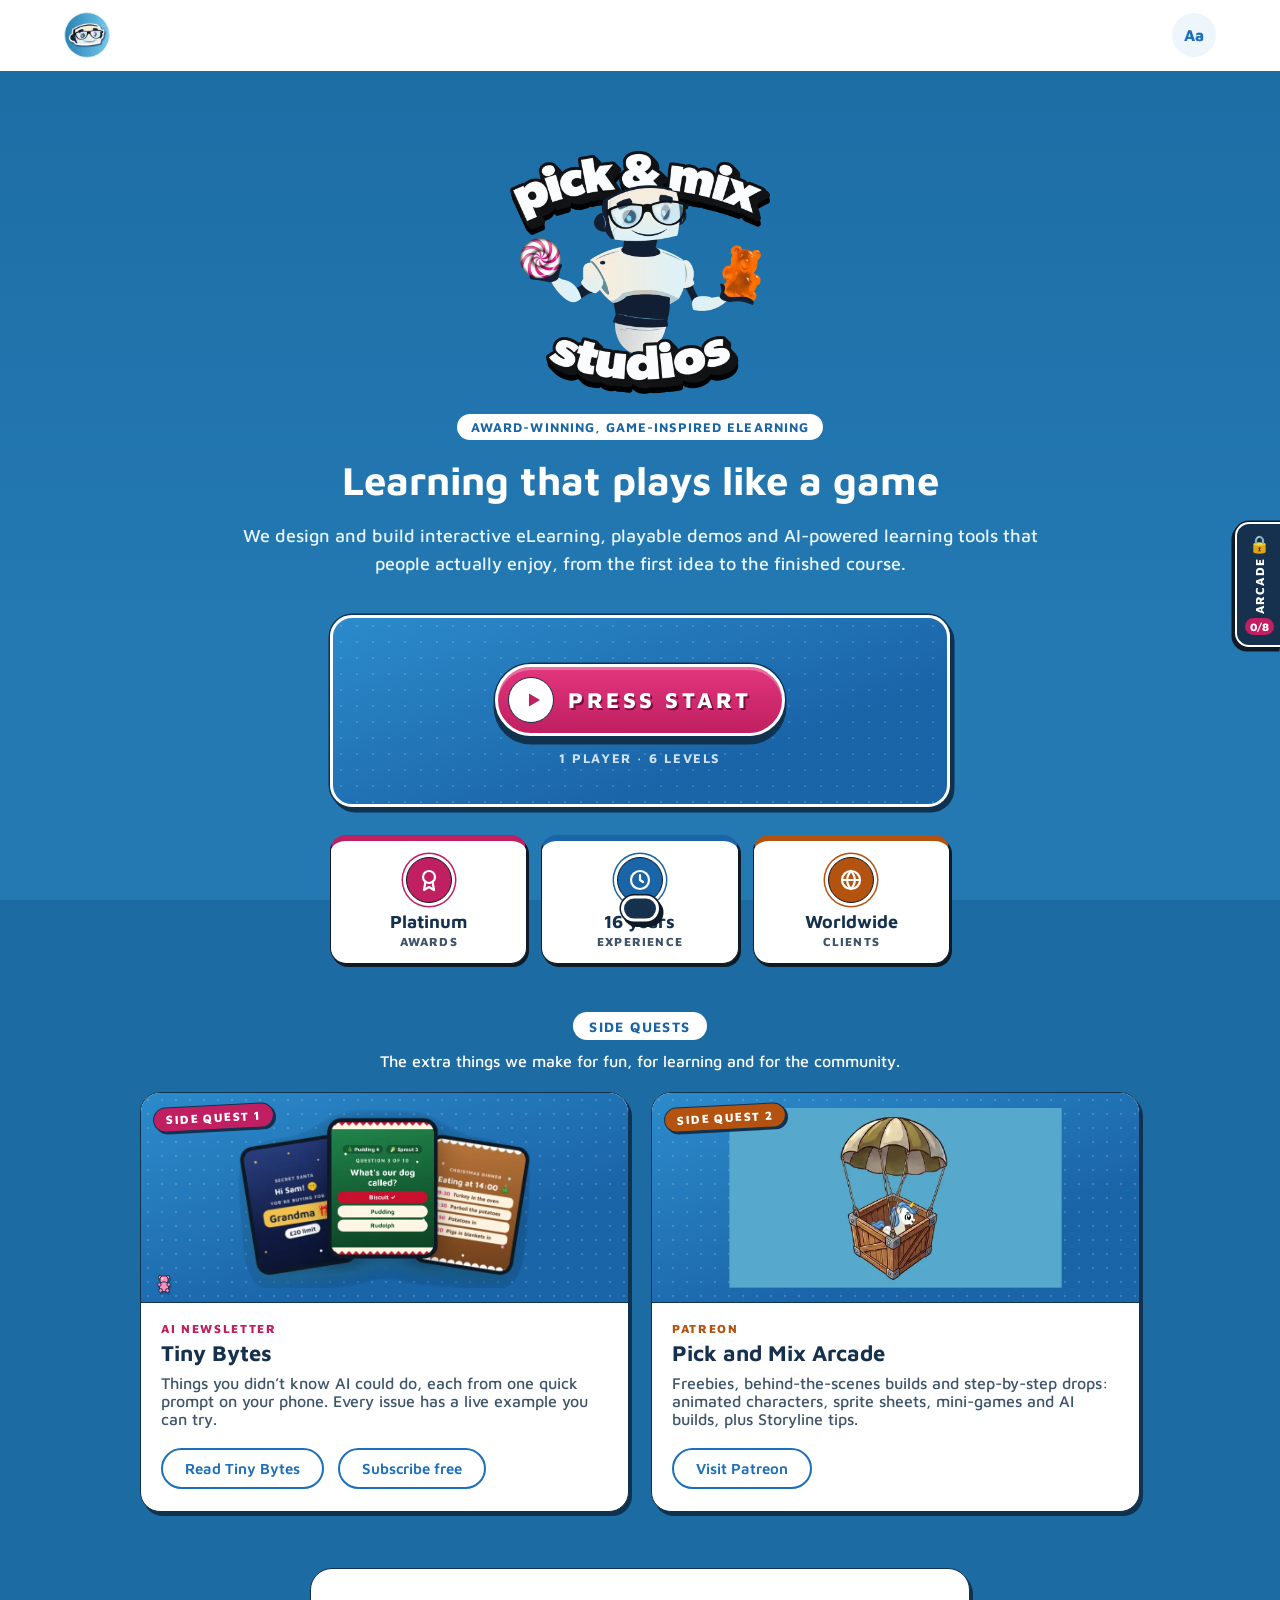
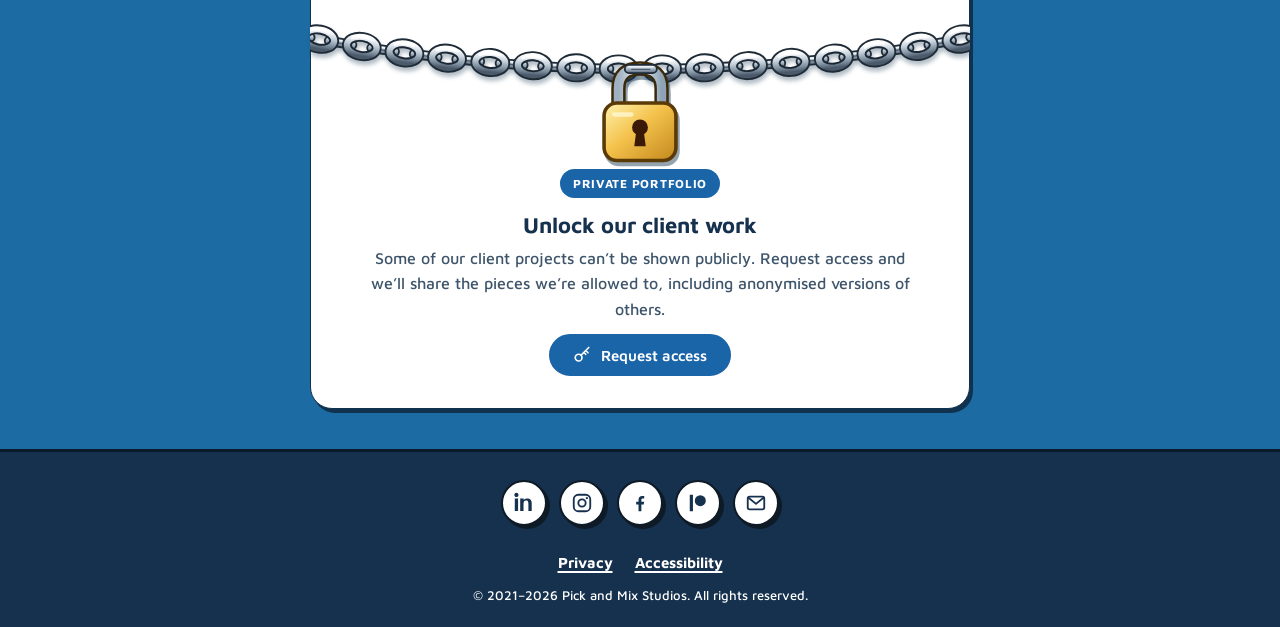
==== commit ca19d118: "Floating Arcade tab: locked until all sweets are found Co-Authored-By: Claude Opus 5.5 <noreply@anth" ====
--- a/index.html
+++ b/index.html
@@ -19,7 +19,7 @@
 <meta name="twitter:description" content="Pick and Mix Studios: award-winning, game-inspired eLearning, playable Storyline demos, AI-powered learning, templates and free tutorials.">
 <meta name="twitter:image" content="https://pickandmixstudios.com/assets/img/share-banner.jpg">
 <link rel="icon" href="assets/img/robot-favicon.png" type="image/png">
-<link rel="stylesheet" href="assets/site.css?v=2026111217">
+<link rel="stylesheet" href="assets/site.css?v=2026111218">
 <script>document.documentElement.classList.add("js-menu");try{var t=localStorage.getItem("bs-theme"),s=localStorage.getItem("bs-size");if(!t)document.documentElement.dataset.theme="light";else if(t!=="auto")document.documentElement.dataset.theme=t;if(s&&s!=="0")document.documentElement.classList.add("size-"+s);[["bs-font","easy","font-easy"],["bs-space","wide","space-wide"],["bs-motion","off","motion-off"],["bs-simple","on","simple"]].forEach(function(p){if(localStorage.getItem(p[0])===p[1])document.documentElement.classList.add(p[2])})}catch(e){}</script>
 <script type="application/ld+json">{"@context":"https://schema.org","@graph":[{"@type":"Organization","@id":"https://pickandmixstudios.com/#org","name":"Pick and Mix Studios","alternateName":"Pick & Mix Studios","url":"https://pickandmixstudios.com/","logo":"https://pickandmixstudios.com/assets/img/robot-logo.png","sameAs":["https://www.linkedin.com/company/pick-and-mix-studios","https://www.instagram.com/pickandmixstudios/","https://www.facebook.com/pickandmixstudios","https://www.patreon.com/cw/pickandmixarcade"],"description":"Pick and Mix Studios: award-winning, game-inspired eLearning, playable Storyline demos, AI-powered learning, templates and free tutorials.","award":"Platinum, LearnX LIVE! Awards 2020","foundingDate":"2010","knowsAbout":["eLearning","Articulate Storyline","Gamified learning","Instructional design","AI learning tools"]},{"@type":"WebSite","@id":"https://pickandmixstudios.com/#site","url":"https://pickandmixstudios.com/","name":"Pick and Mix Studios","publisher":{"@id":"https://pickandmixstudios.com/#org"}}]}</script>
 </head>
@@ -156,6 +156,6 @@
   </div>
 </footer>
 
-<script src="assets/site.js?v=2026111217"></script>
+<script src="assets/site.js?v=2026111218"></script>
 </body>
 </html>
--- a/assets/site.css
+++ b/assets/site.css
@@ -3629,6 +3629,49 @@
 @media (max-width: 380px) { .pa-game-blurb { font-size: .75rem; } .pa-pill { padding: 3px 9px; } }
 @media (prefers-reduced-motion: reduce) { .pa-game, .pa-cell, .pa-card-in, .pa-pop { transition: none; } .pa-cell.is-pop svg, .pa-cell.is-new svg, .pa-cell.is-no { animation: none; } }
 
+/* Floating Arcade tab and its locked panel */
+.pm-arcade-tab { position: fixed; right: 0; top: 58%; z-index: 60; display: flex; flex-direction: column; align-items: center; gap: 4px; padding: 10px 6px 10px 8px; cursor: pointer;
+  background: #16314D; color: #FFFFFF; border: 2.5px solid #FFFFFF; border-right: 0; border-radius: 14px 0 0 14px; box-shadow: 0 0 0 1.5px #0E1A26, -2px 3px 0 1.5px #0E1A26;
+  font: 800 .75rem 'Maven Pro', Arial, sans-serif; letter-spacing: .1em; text-transform: uppercase; transition: transform .15s, padding .15s; }
+.pm-arcade-tab:hover { padding-right: 12px; }
+.pm-arcade-tab:focus-visible { outline: 3px solid #FF8DBC; outline-offset: 2px; }
+.pm-at-ic { font-size: 1.05rem; letter-spacing: 0; }
+.pm-at-txt { writing-mode: vertical-rl; transform: rotate(180deg); }
+.pm-at-n { background: #C01F62; border-radius: 999px; padding: 2px 5px; font-size: .6875rem; letter-spacing: 0; }
+.pm-arcade-tab.is-open { background: linear-gradient(180deg, #E2367D, #C01F62); }
+@keyframes pmBump { 30% { transform: translateX(-8px) scale(1.08); } 60% { transform: translateX(2px); } }
+.pm-arcade-tab.is-bump { animation: pmBump .5s; }
+.pm-arcade-panel { position: fixed; right: 56px; top: 50%; z-index: 61; transform: translateY(-50%); width: min(320px, calc(100vw - 76px)); max-height: calc(100vh - 40px); overflow: auto; box-sizing: border-box;
+  padding: 18px 18px 16px; text-align: center; color: #FFFFFF; border-radius: 20px; border: 3px solid #FFFFFF; box-shadow: 0 0 0 1.5px #0E1A26, 3px 5px 0 1.5px #0E1A26;
+  background: radial-gradient(rgba(255, 255, 255, .16) 1.2px, transparent 1.8px) 0 0 / 14px 14px, linear-gradient(160deg, #2C8BCB, #1A64A8 70%); }
+.pm-arcade-panel[hidden] { display: none; }
+.pm-ap-x { position: absolute; top: 8px; right: 8px; width: 34px; height: 34px; border-radius: 50%; border: 2px solid #FFFFFF; background: #C01F62; color: #FFFFFF; font-size: 1.3rem; line-height: 1; cursor: pointer; }
+.pm-ap-lock { width: 58px; margin: 0 auto 4px; filter: drop-shadow(2px 3px 0 rgba(16, 50, 79, .5)); }
+.pm-ap-lock svg { display: block; width: 100%; height: auto; }
+@keyframes pmLockShake { 0%, 80%, 100% { transform: rotate(0); } 85% { transform: rotate(-10deg); } 90% { transform: rotate(8deg); } 95% { transform: rotate(-4deg); } }
+.pm-ap-lock:not(.is-open) { animation: pmLockShake 2.8s ease-in-out infinite; transform-origin: 50% 20%; }
+.pm-ap-lock.is-open svg path:first-of-type, .pm-ap-lock.is-open svg path:nth-of-type(2) { transform: translateY(-8px) rotate(18deg); transform-origin: 75% 50%; transform-box: fill-box; }
+.pm-ap-title { margin: 0 0 6px; color: #FFFFFF !important; font: 900 1.375rem/1.1 'Poppins', 'Arial Black', sans-serif; -webkit-text-stroke: 4px #0E1A26; paint-order: stroke fill; text-transform: lowercase; }
+.pm-ap-txt { margin: 0 0 10px !important; color: #FFFFFF !important; font-size: .9375rem; line-height: 1.4; }
+.pm-ap-slots { display: grid; grid-template-columns: repeat(8, 1fr); gap: 3px; background: #16314D; border: 2px solid #FFFFFF; border-radius: 12px; padding: 6px; }
+.pm-ap-slot { display: grid; place-items: center; opacity: .55; }
+.pm-ap-slot.is-got { opacity: 1; }
+.pm-ap-slot svg { width: 100%; height: auto; max-width: 28px; }
+.pm-ap-count { margin: 8px 0 6px !important; font-weight: 800; color: #FFFFFF !important; }
+.pm-ap-hint { margin: 4px 0 6px !important; color: #E6F1FB !important; font-size: .8125rem; }
+.pm-ap-list { list-style: none; margin: 0; padding: 0; display: flex; flex-wrap: wrap; justify-content: center; gap: 6px; }
+.pm-ap-list li { font-size: .8125rem; font-weight: 700; }
+.pm-ap-list a { display: inline-block; background: #FFFFFF; color: #1A64A8; border: 1.5px solid #10324F; border-radius: 999px; padding: 3px 10px; text-decoration: none; box-shadow: 1.5px 1.5px 0 #10324F; }
+.pm-ap-list a:hover { background: #E6F1FB; }
+.pm-ap-list a:focus-visible { outline: 3px solid #FFFFFF; outline-offset: 2px; }
+.pm-ap-list li.is-got { color: #7BE0A5; padding: 3px 4px; }
+.pm-ap-play { margin-top: 6px; background: linear-gradient(180deg, #E2367D, #C01F62); color: #FFFFFF; border: 3px solid #FFFFFF; border-radius: 999px; padding: 9px 22px; cursor: pointer;
+  font: 800 1rem 'Maven Pro', Arial, sans-serif; letter-spacing: .12em; text-transform: uppercase; box-shadow: 0 0 0 1.5px #10324F, 0 4px 0 1.5px #10324F; }
+.pm-ap-x:focus-visible, .pm-ap-play:focus-visible { outline: 3px solid #FFFFFF; outline-offset: 3px; }
+@media (max-width: 600px) { .pm-arcade-tab { top: auto; bottom: 96px; } .pm-arcade-panel { top: auto; bottom: 20px; transform: none; right: 50px; } }
+@media (prefers-reduced-motion: reduce) { .pm-ap-lock:not(.is-open), .pm-arcade-tab.is-bump { animation: none; } }
+html.motion-off .pm-ap-lock:not(.is-open), html.simple .pm-ap-lock:not(.is-open) { animation: none; }
+
 /* PALETTE START */
 :root {
   --page-top: #1C6CA3; --page-bot: #2479B3;
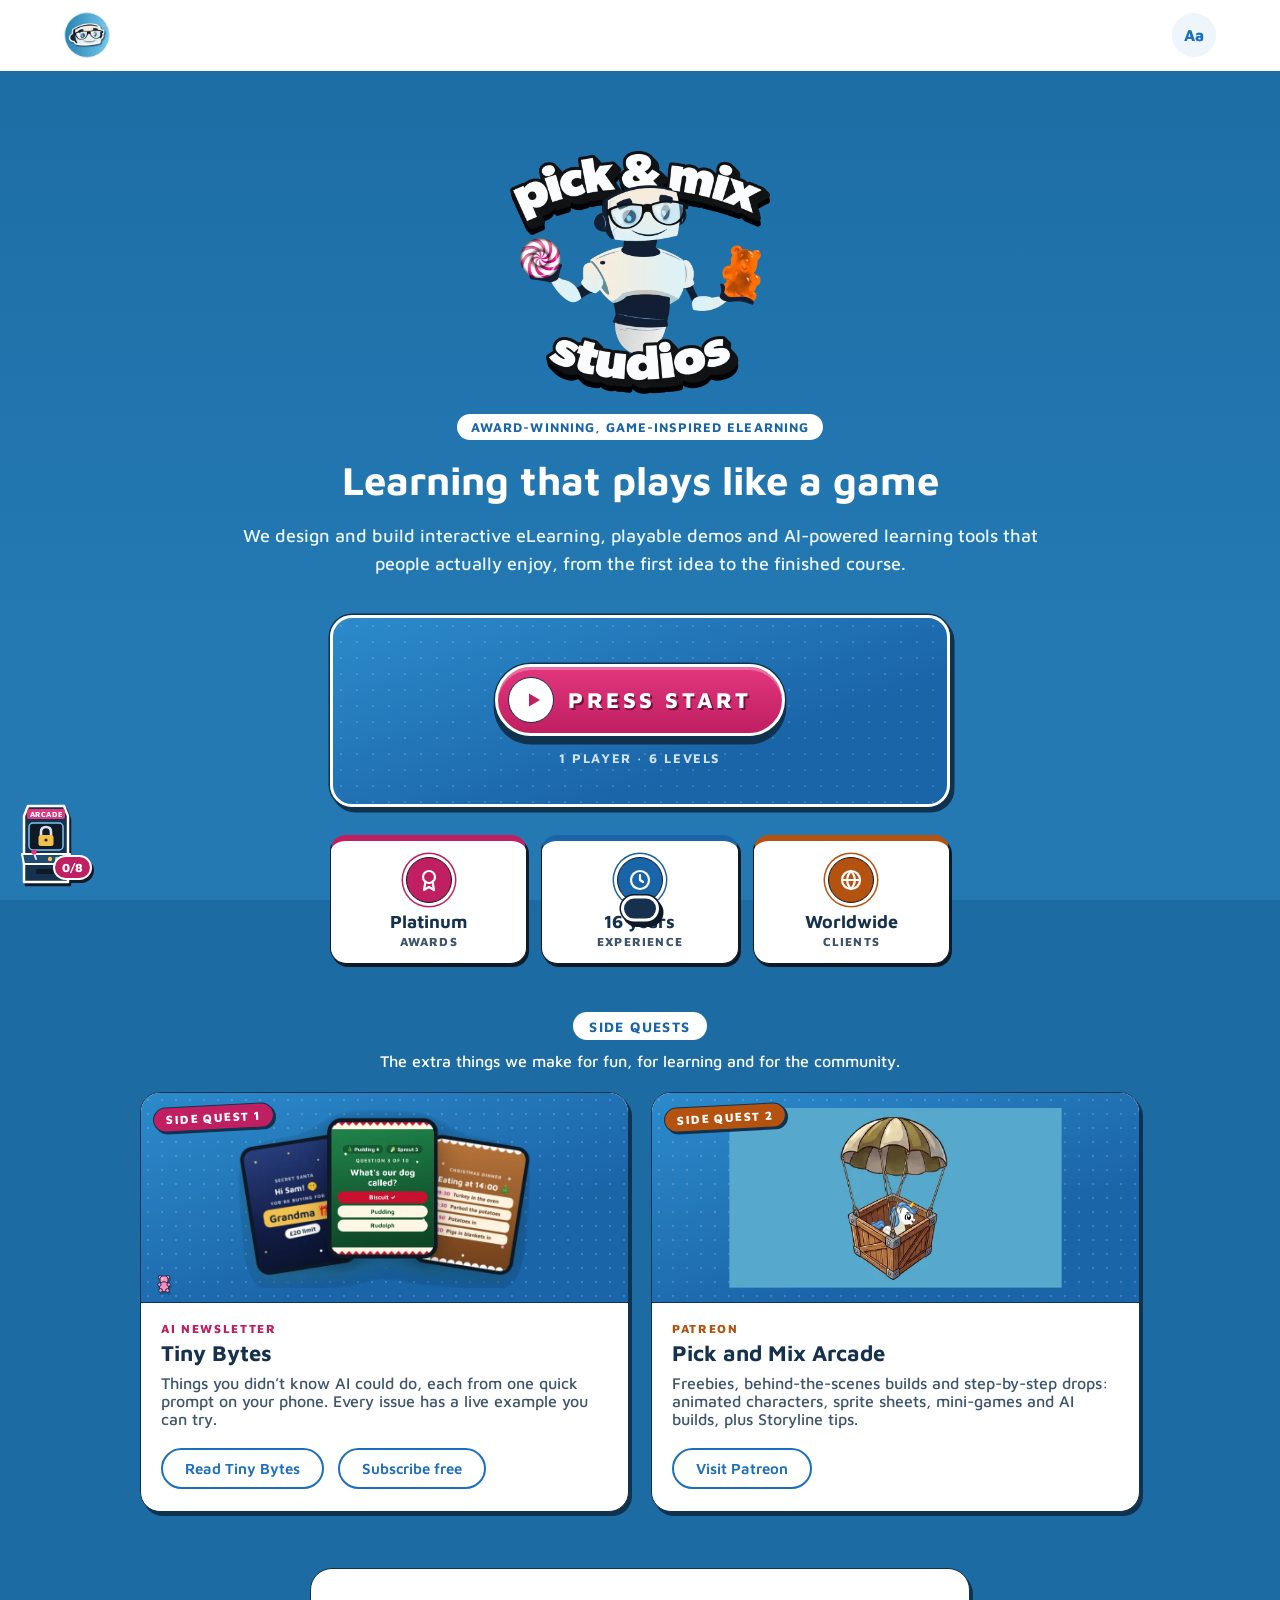
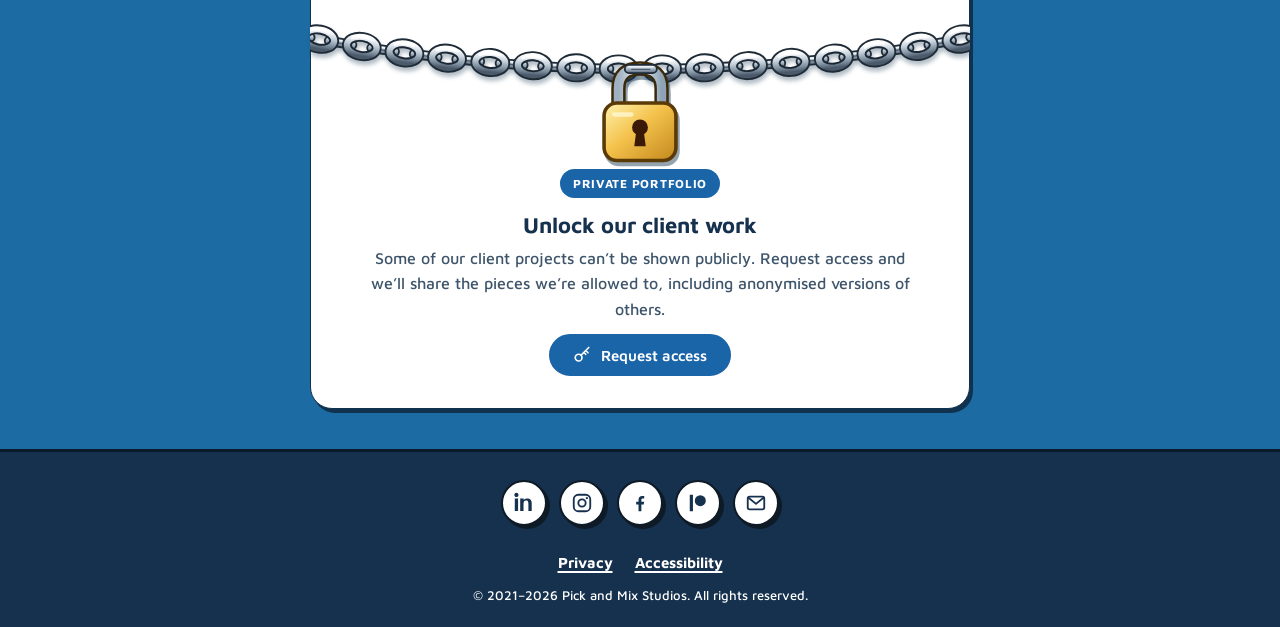
==== commit 636e4e4d: "Arcade tab becomes a mini arcade cabinet in the bottom-left corner Co-Authored-By: Claude Opus 5.5 <" ====
--- a/index.html
+++ b/index.html
@@ -19,7 +19,7 @@
 <meta name="twitter:description" content="Pick and Mix Studios: award-winning, game-inspired eLearning, playable Storyline demos, AI-powered learning, templates and free tutorials.">
 <meta name="twitter:image" content="https://pickandmixstudios.com/assets/img/share-banner.jpg">
 <link rel="icon" href="assets/img/robot-favicon.png" type="image/png">
-<link rel="stylesheet" href="assets/site.css?v=2026111218">
+<link rel="stylesheet" href="assets/site.css?v=2026111219">
 <script>document.documentElement.classList.add("js-menu");try{var t=localStorage.getItem("bs-theme"),s=localStorage.getItem("bs-size");if(!t)document.documentElement.dataset.theme="light";else if(t!=="auto")document.documentElement.dataset.theme=t;if(s&&s!=="0")document.documentElement.classList.add("size-"+s);[["bs-font","easy","font-easy"],["bs-space","wide","space-wide"],["bs-motion","off","motion-off"],["bs-simple","on","simple"]].forEach(function(p){if(localStorage.getItem(p[0])===p[1])document.documentElement.classList.add(p[2])})}catch(e){}</script>
 <script type="application/ld+json">{"@context":"https://schema.org","@graph":[{"@type":"Organization","@id":"https://pickandmixstudios.com/#org","name":"Pick and Mix Studios","alternateName":"Pick & Mix Studios","url":"https://pickandmixstudios.com/","logo":"https://pickandmixstudios.com/assets/img/robot-logo.png","sameAs":["https://www.linkedin.com/company/pick-and-mix-studios","https://www.instagram.com/pickandmixstudios/","https://www.facebook.com/pickandmixstudios","https://www.patreon.com/cw/pickandmixarcade"],"description":"Pick and Mix Studios: award-winning, game-inspired eLearning, playable Storyline demos, AI-powered learning, templates and free tutorials.","award":"Platinum, LearnX LIVE! Awards 2020","foundingDate":"2010","knowsAbout":["eLearning","Articulate Storyline","Gamified learning","Instructional design","AI learning tools"]},{"@type":"WebSite","@id":"https://pickandmixstudios.com/#site","url":"https://pickandmixstudios.com/","name":"Pick and Mix Studios","publisher":{"@id":"https://pickandmixstudios.com/#org"}}]}</script>
 </head>
@@ -156,6 +156,6 @@
   </div>
 </footer>
 
-<script src="assets/site.js?v=2026111218"></script>
+<script src="assets/site.js?v=2026111219"></script>
 </body>
 </html>
--- a/assets/site.css
+++ b/assets/site.css
@@ -3630,18 +3630,17 @@
 @media (prefers-reduced-motion: reduce) { .pa-game, .pa-cell, .pa-card-in, .pa-pop { transition: none; } .pa-cell.is-pop svg, .pa-cell.is-new svg, .pa-cell.is-no { animation: none; } }
 
 /* Floating Arcade tab and its locked panel */
-.pm-arcade-tab { position: fixed; right: 0; top: 58%; z-index: 60; display: flex; flex-direction: column; align-items: center; gap: 4px; padding: 10px 6px 10px 8px; cursor: pointer;
-  background: #16314D; color: #FFFFFF; border: 2.5px solid #FFFFFF; border-right: 0; border-radius: 14px 0 0 14px; box-shadow: 0 0 0 1.5px #0E1A26, -2px 3px 0 1.5px #0E1A26;
-  font: 800 .75rem 'Maven Pro', Arial, sans-serif; letter-spacing: .1em; text-transform: uppercase; transition: transform .15s, padding .15s; }
-.pm-arcade-tab:hover { padding-right: 12px; }
-.pm-arcade-tab:focus-visible { outline: 3px solid #FF8DBC; outline-offset: 2px; }
-.pm-at-ic { font-size: 1.05rem; letter-spacing: 0; }
-.pm-at-txt { writing-mode: vertical-rl; transform: rotate(180deg); }
-.pm-at-n { background: #C01F62; border-radius: 999px; padding: 2px 5px; font-size: .6875rem; letter-spacing: 0; }
-.pm-arcade-tab.is-open { background: linear-gradient(180deg, #E2367D, #C01F62); }
-@keyframes pmBump { 30% { transform: translateX(-8px) scale(1.08); } 60% { transform: translateX(2px); } }
+.pm-arcade-tab { position: fixed; left: 14px; bottom: 14px; z-index: 60; width: 64px; padding: 0; margin: 0; border: 0; background: none; cursor: pointer; line-height: 0;
+  filter: drop-shadow(2px 3px 0 #0E1A26); transition: transform .15s; -webkit-tap-highlight-color: transparent; touch-action: manipulation; }
+.pm-at-cab { display: block; width: 64px; height: 84px; }
+.pm-arcade-tab:hover { transform: translateY(-3px) rotate(-3deg); }
+.pm-arcade-tab:focus-visible { outline: 3px solid #FF8DBC; outline-offset: 4px; border-radius: 10px; }
+.pm-at-n { position: absolute; right: -14px; bottom: 6px; background: #C01F62; color: #FFFFFF; border: 2px solid #FFFFFF; border-radius: 999px; padding: 3px 7px; line-height: 1;
+  font: 800 .75rem 'Maven Pro', Arial, sans-serif; }
+.pm-at-n.is-open { background: #F4C24C; color: #3A2A0A; }
+@keyframes pmBump { 30% { transform: translateY(-10px) scale(1.1) rotate(-4deg); } 60% { transform: translateY(2px) rotate(2deg); } }
 .pm-arcade-tab.is-bump { animation: pmBump .5s; }
-.pm-arcade-panel { position: fixed; right: 56px; top: 50%; z-index: 61; transform: translateY(-50%); width: min(320px, calc(100vw - 76px)); max-height: calc(100vh - 40px); overflow: auto; box-sizing: border-box;
+.pm-arcade-panel { position: fixed; left: 14px; bottom: 112px; z-index: 61; width: min(320px, calc(100vw - 28px)); max-height: calc(100vh - 130px); overflow: auto; box-sizing: border-box;
   padding: 18px 18px 16px; text-align: center; color: #FFFFFF; border-radius: 20px; border: 3px solid #FFFFFF; box-shadow: 0 0 0 1.5px #0E1A26, 3px 5px 0 1.5px #0E1A26;
   background: radial-gradient(rgba(255, 255, 255, .16) 1.2px, transparent 1.8px) 0 0 / 14px 14px, linear-gradient(160deg, #2C8BCB, #1A64A8 70%); }
 .pm-arcade-panel[hidden] { display: none; }
@@ -3668,7 +3667,8 @@
 .pm-ap-play { margin-top: 6px; background: linear-gradient(180deg, #E2367D, #C01F62); color: #FFFFFF; border: 3px solid #FFFFFF; border-radius: 999px; padding: 9px 22px; cursor: pointer;
   font: 800 1rem 'Maven Pro', Arial, sans-serif; letter-spacing: .12em; text-transform: uppercase; box-shadow: 0 0 0 1.5px #10324F, 0 4px 0 1.5px #10324F; }
 .pm-ap-x:focus-visible, .pm-ap-play:focus-visible { outline: 3px solid #FFFFFF; outline-offset: 3px; }
-@media (max-width: 600px) { .pm-arcade-tab { top: auto; bottom: 96px; } .pm-arcade-panel { top: auto; bottom: 20px; transform: none; right: 50px; } }
+@media (max-width: 600px) { .pm-arcade-tab, .pm-at-cab { width: 50px; height: 66px; } .pm-arcade-tab { left: 10px; bottom: 10px; } .pm-arcade-panel { left: 10px; bottom: 90px; width: calc(100vw - 20px); max-height: calc(100vh - 106px); } }
+@media (max-width: 600px) { .pm-toast { bottom: 86px; } .tc-footer { padding-bottom: 96px; } }
 @media (prefers-reduced-motion: reduce) { .pm-ap-lock:not(.is-open), .pm-arcade-tab.is-bump { animation: none; } }
 html.motion-off .pm-ap-lock:not(.is-open), html.simple .pm-ap-lock:not(.is-open) { animation: none; }
 
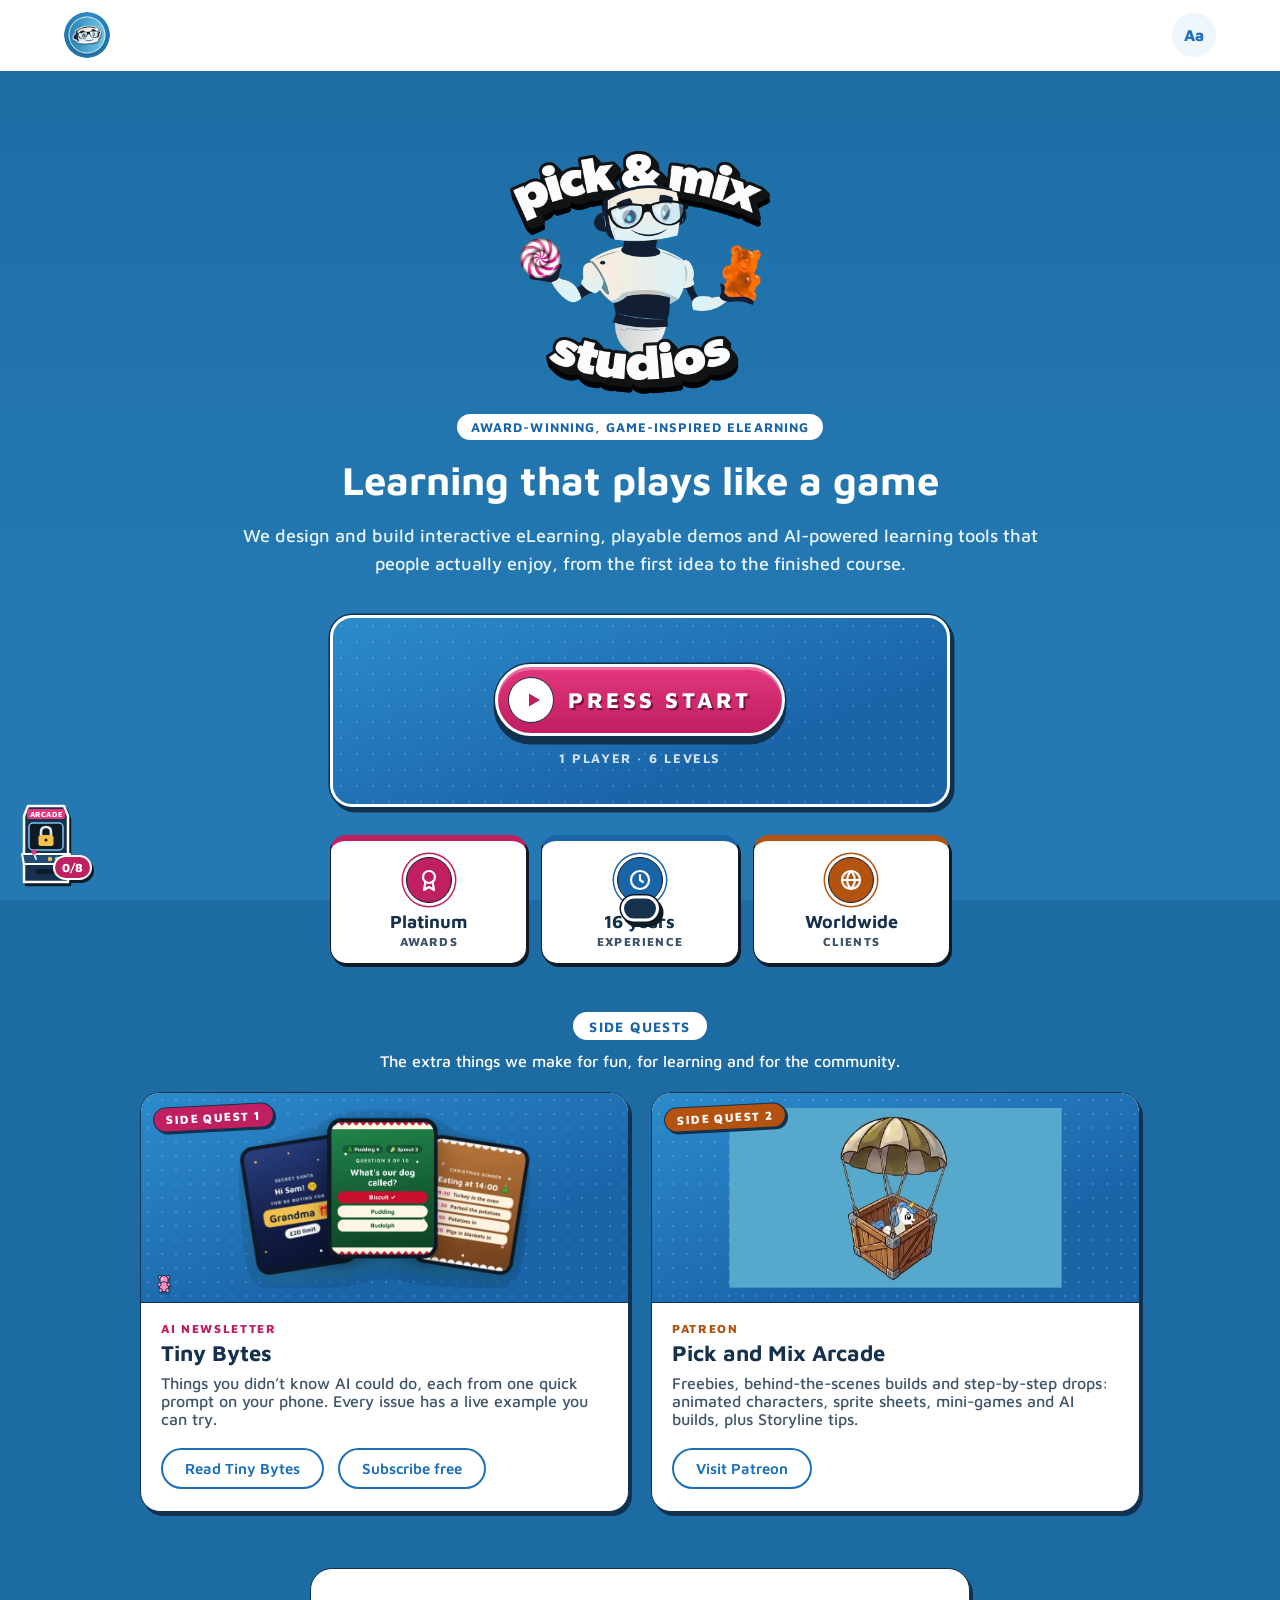
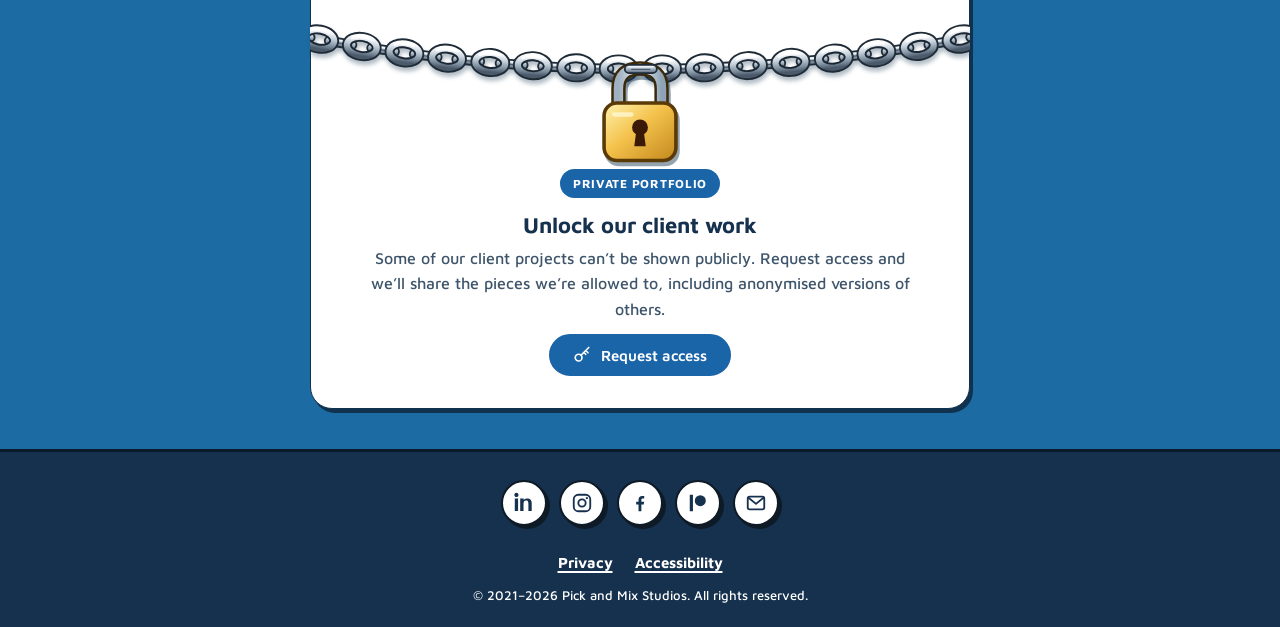
==== commit 6ebc7cbb: "Robot logo: use the darker blue Tiny Bytes version everywhere (logo, favicon, touch icon) Co-Authore" ====
--- a/index.html
+++ b/index.html
@@ -18,10 +18,10 @@
 <meta name="twitter:title" content="Pick and Mix Studios | Game-inspired eLearning">
 <meta name="twitter:description" content="Pick and Mix Studios: award-winning, game-inspired eLearning, playable Storyline demos, AI-powered learning, templates and free tutorials.">
 <meta name="twitter:image" content="https://pickandmixstudios.com/assets/img/share-banner.jpg">
-<link rel="icon" href="assets/img/robot-favicon.png" type="image/png">
-<link rel="stylesheet" href="assets/site.css?v=2026111219">
+<link rel="icon" href="assets/img/robot-favicon.png?v=2" type="image/png">
+<link rel="stylesheet" href="assets/site.css?v=2026111220">
 <script>document.documentElement.classList.add("js-menu");try{var t=localStorage.getItem("bs-theme"),s=localStorage.getItem("bs-size");if(!t)document.documentElement.dataset.theme="light";else if(t!=="auto")document.documentElement.dataset.theme=t;if(s&&s!=="0")document.documentElement.classList.add("size-"+s);[["bs-font","easy","font-easy"],["bs-space","wide","space-wide"],["bs-motion","off","motion-off"],["bs-simple","on","simple"]].forEach(function(p){if(localStorage.getItem(p[0])===p[1])document.documentElement.classList.add(p[2])})}catch(e){}</script>
-<script type="application/ld+json">{"@context":"https://schema.org","@graph":[{"@type":"Organization","@id":"https://pickandmixstudios.com/#org","name":"Pick and Mix Studios","alternateName":"Pick & Mix Studios","url":"https://pickandmixstudios.com/","logo":"https://pickandmixstudios.com/assets/img/robot-logo.png","sameAs":["https://www.linkedin.com/company/pick-and-mix-studios","https://www.instagram.com/pickandmixstudios/","https://www.facebook.com/pickandmixstudios","https://www.patreon.com/cw/pickandmixarcade"],"description":"Pick and Mix Studios: award-winning, game-inspired eLearning, playable Storyline demos, AI-powered learning, templates and free tutorials.","award":"Platinum, LearnX LIVE! Awards 2020","foundingDate":"2010","knowsAbout":["eLearning","Articulate Storyline","Gamified learning","Instructional design","AI learning tools"]},{"@type":"WebSite","@id":"https://pickandmixstudios.com/#site","url":"https://pickandmixstudios.com/","name":"Pick and Mix Studios","publisher":{"@id":"https://pickandmixstudios.com/#org"}}]}</script>
+<script type="application/ld+json">{"@context":"https://schema.org","@graph":[{"@type":"Organization","@id":"https://pickandmixstudios.com/#org","name":"Pick and Mix Studios","alternateName":"Pick & Mix Studios","url":"https://pickandmixstudios.com/","logo":"https://pickandmixstudios.com/assets/img/robot-logo.png?v=2","sameAs":["https://www.linkedin.com/company/pick-and-mix-studios","https://www.instagram.com/pickandmixstudios/","https://www.facebook.com/pickandmixstudios","https://www.patreon.com/cw/pickandmixarcade"],"description":"Pick and Mix Studios: award-winning, game-inspired eLearning, playable Storyline demos, AI-powered learning, templates and free tutorials.","award":"Platinum, LearnX LIVE! Awards 2020","foundingDate":"2010","knowsAbout":["eLearning","Articulate Storyline","Gamified learning","Instructional design","AI learning tools"]},{"@type":"WebSite","@id":"https://pickandmixstudios.com/#site","url":"https://pickandmixstudios.com/","name":"Pick and Mix Studios","publisher":{"@id":"https://pickandmixstudios.com/#org"}}]}</script>
 </head>
 <body class="tc-home">
 
@@ -30,7 +30,7 @@
 <header class="tc-header-wrap">
   <div class="tc-header">
     <a href="index.html" class="tc-logo">
-      <img src="assets/img/robot-logo.webp" alt="Pick and Mix Studios home" width="512" height="512">
+      <img src="assets/img/robot-logo.webp?v=2" alt="Pick and Mix Studios home" width="512" height="512">
     </a>
 
     <button type="button" class="tc-menu-btn" id="tcMenuBtn" aria-expanded="false" aria-controls="tcNav">
@@ -156,6 +156,6 @@
   </div>
 </footer>
 
-<script src="assets/site.js?v=2026111219"></script>
+<script src="assets/site.js?v=2026111220"></script>
 </body>
 </html>
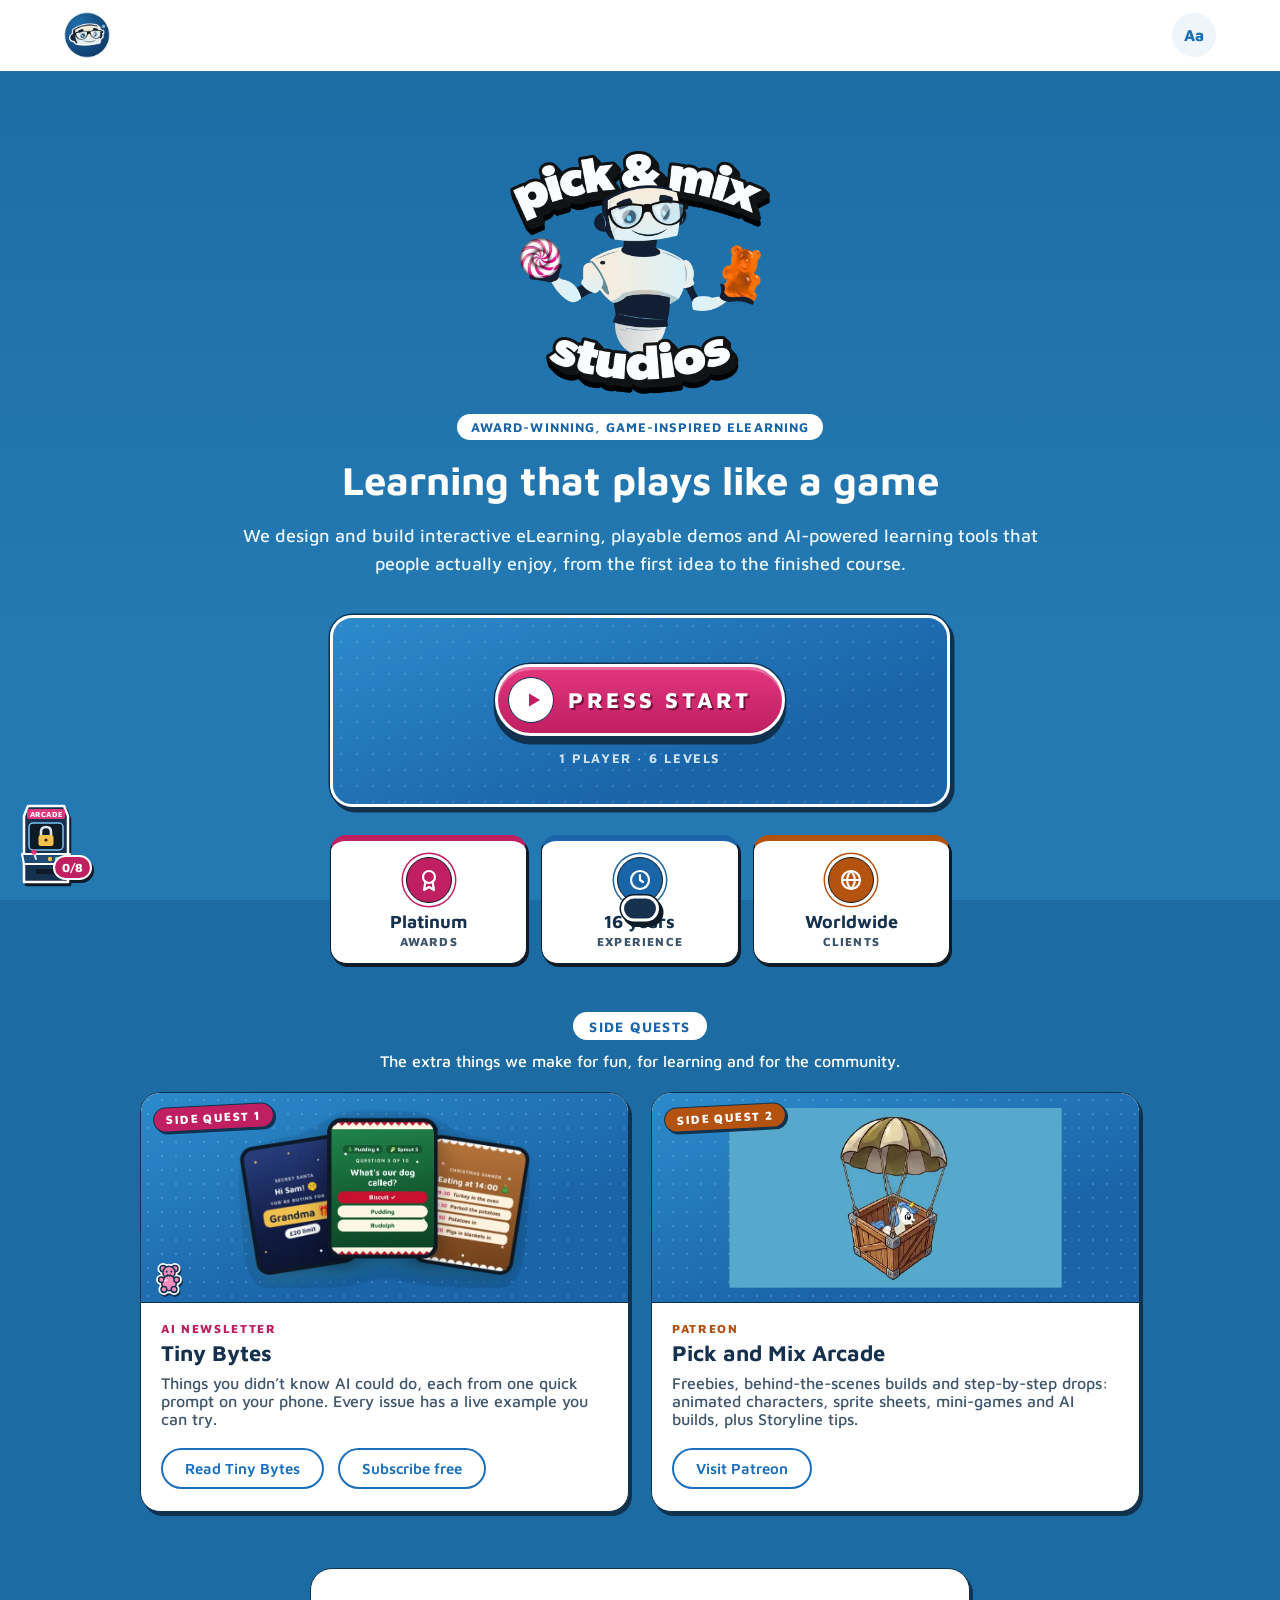
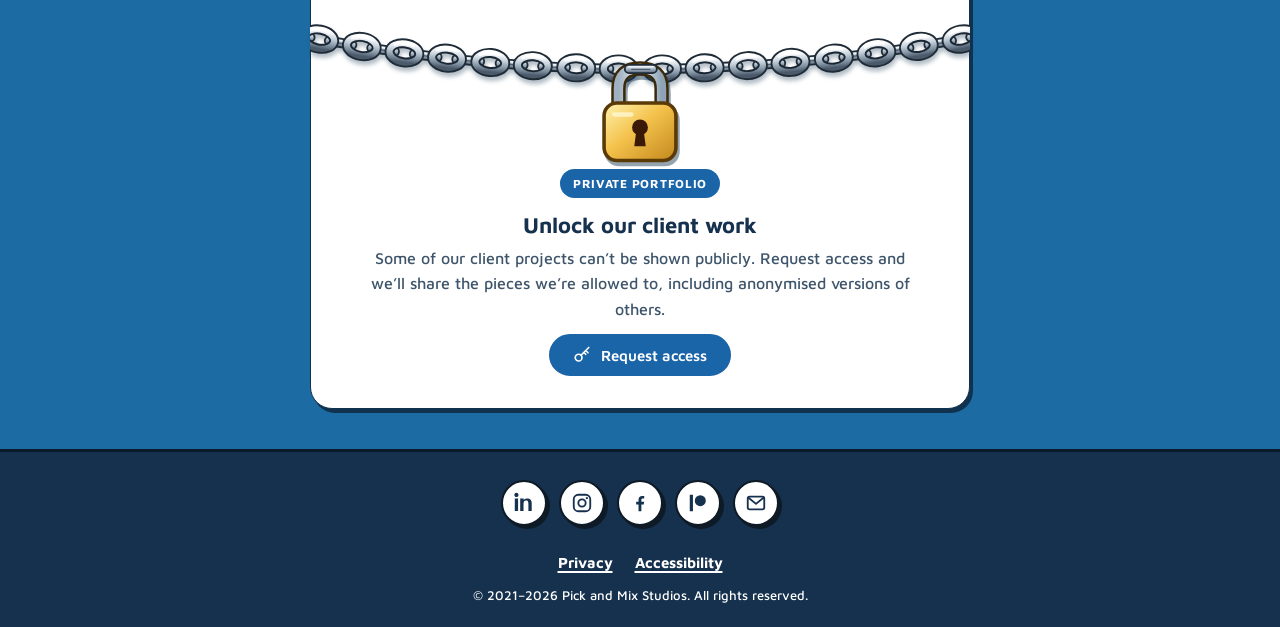
==== commit 497be372: "Clearer sticker sweets, green played scores, pick & mix shop whack-a-gummy, darker logo background C" ====
--- a/index.html
+++ b/index.html
@@ -18,10 +18,10 @@
 <meta name="twitter:title" content="Pick and Mix Studios | Game-inspired eLearning">
 <meta name="twitter:description" content="Pick and Mix Studios: award-winning, game-inspired eLearning, playable Storyline demos, AI-powered learning, templates and free tutorials.">
 <meta name="twitter:image" content="https://pickandmixstudios.com/assets/img/share-banner.jpg">
-<link rel="icon" href="assets/img/robot-favicon.png?v=2" type="image/png">
-<link rel="stylesheet" href="assets/site.css?v=2026111220">
+<link rel="icon" href="assets/img/robot-favicon.png?v=3" type="image/png">
+<link rel="stylesheet" href="assets/site.css?v=2026111221">
 <script>document.documentElement.classList.add("js-menu");try{var t=localStorage.getItem("bs-theme"),s=localStorage.getItem("bs-size");if(!t)document.documentElement.dataset.theme="light";else if(t!=="auto")document.documentElement.dataset.theme=t;if(s&&s!=="0")document.documentElement.classList.add("size-"+s);[["bs-font","easy","font-easy"],["bs-space","wide","space-wide"],["bs-motion","off","motion-off"],["bs-simple","on","simple"]].forEach(function(p){if(localStorage.getItem(p[0])===p[1])document.documentElement.classList.add(p[2])})}catch(e){}</script>
-<script type="application/ld+json">{"@context":"https://schema.org","@graph":[{"@type":"Organization","@id":"https://pickandmixstudios.com/#org","name":"Pick and Mix Studios","alternateName":"Pick & Mix Studios","url":"https://pickandmixstudios.com/","logo":"https://pickandmixstudios.com/assets/img/robot-logo.png?v=2","sameAs":["https://www.linkedin.com/company/pick-and-mix-studios","https://www.instagram.com/pickandmixstudios/","https://www.facebook.com/pickandmixstudios","https://www.patreon.com/cw/pickandmixarcade"],"description":"Pick and Mix Studios: award-winning, game-inspired eLearning, playable Storyline demos, AI-powered learning, templates and free tutorials.","award":"Platinum, LearnX LIVE! Awards 2020","foundingDate":"2010","knowsAbout":["eLearning","Articulate Storyline","Gamified learning","Instructional design","AI learning tools"]},{"@type":"WebSite","@id":"https://pickandmixstudios.com/#site","url":"https://pickandmixstudios.com/","name":"Pick and Mix Studios","publisher":{"@id":"https://pickandmixstudios.com/#org"}}]}</script>
+<script type="application/ld+json">{"@context":"https://schema.org","@graph":[{"@type":"Organization","@id":"https://pickandmixstudios.com/#org","name":"Pick and Mix Studios","alternateName":"Pick & Mix Studios","url":"https://pickandmixstudios.com/","logo":"https://pickandmixstudios.com/assets/img/robot-logo.png?v=3","sameAs":["https://www.linkedin.com/company/pick-and-mix-studios","https://www.instagram.com/pickandmixstudios/","https://www.facebook.com/pickandmixstudios","https://www.patreon.com/cw/pickandmixarcade"],"description":"Pick and Mix Studios: award-winning, game-inspired eLearning, playable Storyline demos, AI-powered learning, templates and free tutorials.","award":"Platinum, LearnX LIVE! Awards 2020","foundingDate":"2010","knowsAbout":["eLearning","Articulate Storyline","Gamified learning","Instructional design","AI learning tools"]},{"@type":"WebSite","@id":"https://pickandmixstudios.com/#site","url":"https://pickandmixstudios.com/","name":"Pick and Mix Studios","publisher":{"@id":"https://pickandmixstudios.com/#org"}}]}</script>
 </head>
 <body class="tc-home">
 
@@ -30,7 +30,7 @@
 <header class="tc-header-wrap">
   <div class="tc-header">
     <a href="index.html" class="tc-logo">
-      <img src="assets/img/robot-logo.webp?v=2" alt="Pick and Mix Studios home" width="512" height="512">
+      <img src="assets/img/robot-logo.webp?v=3" alt="Pick and Mix Studios home" width="512" height="512">
     </a>
 
     <button type="button" class="tc-menu-btn" id="tcMenuBtn" aria-expanded="false" aria-controls="tcNav">
@@ -156,6 +156,6 @@
   </div>
 </footer>
 
-<script src="assets/site.js?v=2026111220"></script>
+<script src="assets/site.js?v=2026111221"></script>
 </body>
 </html>
--- a/assets/site.css
+++ b/assets/site.css
@@ -3477,8 +3477,8 @@
 .pm-toast strong { color: #FF8DBC; }
 .pm-toast-btn { background: #C01F62; color: #FFFFFF; border: 2px solid #FFFFFF; border-radius: 999px; padding: 6px 14px; font: 800 .875rem 'Maven Pro', Arial, sans-serif; cursor: pointer; }
 .pm-toast-btn:focus-visible { outline: 3px solid #FF8DBC; outline-offset: 2px; }
-.pm-sweet { position: absolute; z-index: 5; width: 34px; height: 34px; padding: 7px; box-sizing: border-box; border: 0; background: none; cursor: pointer; border-radius: 50%; touch-action: manipulation; -webkit-tap-highlight-color: transparent; }
-.pm-sweet svg { width: 100%; height: 100%; display: block; filter: drop-shadow(1px 2px 0 rgba(16, 50, 79, .35)); }
+.pm-sweet { position: absolute; z-index: 5; width: 44px; height: 44px; padding: 5px; box-sizing: border-box; border: 0; background: none; cursor: pointer; border-radius: 50%; touch-action: manipulation; -webkit-tap-highlight-color: transparent; }
+.pm-sweet svg { width: 100%; height: 100%; display: block; overflow: visible; filter: drop-shadow(1.5px 2px 0 #10324F); }
 @keyframes pmWiggle { 0%, 96%, 100% { transform: rotate(0); } 97% { transform: rotate(-12deg); } 98.5% { transform: rotate(10deg); } }
 .pm-sweet { animation: pmWiggle 16s ease-in-out infinite; }
 .pm-sweet:hover { transform: scale(1.2) rotate(-8deg); animation: none; }
@@ -3604,24 +3604,35 @@
 .pa-card-face { background: #FFFFFF; transform: rotateY(180deg); }
 .pa-card.is-done .pa-card-face { box-shadow: 0 0 0 3px #7BE0A5, 2px 3px 0 3px #10324F; }
 .pa-card:focus-visible { outline: 3px solid #FFFFFF; outline-offset: 3px; border-radius: 12px; }
-/* Whack: a chocolate box tray with gold foil cups */
-.pa-box-tray { margin: 14px; padding: 14px; display: grid; grid-template-columns: repeat(3, 1fr); gap: 12px; border-radius: 18px;
-  background: linear-gradient(160deg, #6B3A1F, #4A2612); border: 3px solid #F4C24C; box-shadow: 0 0 0 2px #10324F, inset 0 4px 0 rgba(255, 255, 255, .12), 3px 4px 0 2px #10324F; }
-.pa-hole { position: relative; aspect-ratio: 1; padding: 0; border: 0; background: none; cursor: pointer; touch-action: manipulation; -webkit-tap-highlight-color: transparent; border-radius: 50%; }
-.pa-cup { position: absolute; inset: 8%; border-radius: 50%; border: 2px solid #10324F;
-  background: radial-gradient(circle at 50% 55%, #3A1D0C 0 44%, transparent 45%), repeating-conic-gradient(#F7D774 0 10deg, #D9A63A 10deg 20deg); box-shadow: inset 0 3px 6px rgba(0, 0, 0, .35); }
-.pa-who { position: absolute; left: 14%; right: 14%; top: 8%; bottom: 20%; z-index: 2; transform: translateY(30%) scale(0); transform-origin: 50% 90%; transition: transform .16s cubic-bezier(.3, 1.6, .5, 1); pointer-events: none; }
+.pa-game-best.is-played { display: inline-block; background: #DDF5E6; color: #146C34; border: 1.5px solid #146C34; border-radius: 999px; padding: 2px 10px; }
+.pa-game-best.is-played::before { content: "\2713  "; }
+/* Whack: a pick & mix shop with sweet tubs on shelves */
+.pa-shop { position: relative; margin: 14px; border-radius: 18px; overflow: hidden; background: #FFF6EA; border: 3px solid #FFFFFF; box-shadow: 0 0 0 2px #10324F, 3px 4px 0 2px #10324F; }
+.pa-shop-awning { height: 30px; background: radial-gradient(circle at 50% 0, transparent 0 11px, #FFF6EA 11.5px) 0 22px / 26px 14px repeat-x, repeating-linear-gradient(90deg, #E2367D 0 13px, #FFFFFF 13px 26px); border-bottom: 0; }
+.pa-shop-sign { position: absolute; left: 50%; top: 14px; transform: translateX(-50%) rotate(-3deg); background: #16314D; color: #FFFFFF; border: 2.5px solid #FFFFFF; border-radius: 999px; box-shadow: 0 0 0 1.5px #10324F, 2px 3px 0 1.5px #10324F;
+  padding: 2px 14px; font: 900 .875rem 'Poppins', 'Arial Black', sans-serif; letter-spacing: .02em; white-space: nowrap; }
+.pa-box-tray { padding: 24px 16px 10px; display: grid; grid-template-columns: repeat(3, 1fr); column-gap: 14px; row-gap: 4px; }
+.pa-hole { position: relative; aspect-ratio: 1 / 1.05; padding: 0; margin-bottom: 8px; border: 0; background: none; cursor: pointer; touch-action: manipulation; -webkit-tap-highlight-color: transparent; border-radius: 12px; }
+.pa-hole::after { content: ""; position: absolute; left: -8px; right: -8px; bottom: -8px; height: 9px; background: linear-gradient(#D49A68, #A86A3C); border-top: 2px solid #10324F; border-bottom: 2px solid #10324F; z-index: 0; }
+.pa-tub-in { position: absolute; left: 8%; right: 8%; top: 45%; height: 12%; border-radius: 50%; background: #3A2A3A; border: 2px solid #10324F; z-index: 1; }
+.pa-pop { position: absolute; left: 0; right: 0; top: -14%; bottom: 47%; overflow: hidden; z-index: 2; pointer-events: none; }
+.pa-who { position: absolute; left: 10%; right: 10%; bottom: -8%; height: 100%; transform: translateY(110%); transition: transform .16s cubic-bezier(.3, 1.6, .5, 1); }
 .pa-hole.is-up .pa-who { transform: none; }
-.pa-hole.is-bonk .pa-who { transform: scale(1.25, .55) translateY(30%); transition-duration: .1s; }
-.pa-hole.is-oops .pa-who { transform: rotate(25deg) scale(.9); }
-.pa-bonk { position: absolute; left: 50%; top: 4%; z-index: 3; transform: translate(-50%, 0) rotate(-10deg) scale(0); background: #C01F62; color: #FFFFFF; border: 2px solid #FFFFFF; border-radius: 8px;
-  padding: 1px 7px; font: 900 .8125rem 'Poppins', 'Arial Black', sans-serif; box-shadow: 0 0 0 1.5px #10324F; pointer-events: none; transition: transform .14s cubic-bezier(.3, 1.8, .5, 1); }
+.pa-hole.is-bonk .pa-who { transform: scale(1.25, .55) translateY(40%); transform-origin: 50% 100%; transition-duration: .1s; }
+.pa-hole.is-oops .pa-who { transform: rotate(18deg) translateY(8%); }
+.pa-cup { position: absolute; left: 4%; right: 4%; top: 50%; bottom: 0; z-index: 3; border: 2.5px solid #10324F; border-radius: 6px 6px 14px 14px; clip-path: polygon(0 0, 100% 0, 94% 100%, 6% 100%);
+  background: linear-gradient(var(--tub) 0 22%, #10324F 22% calc(22% + 2px), rgba(255, 255, 255, .78) calc(22% + 2px)), #FFFFFF;
+  box-shadow: inset 6px 0 0 rgba(255, 255, 255, .6); }
+.pa-cup::after { content: ""; position: absolute; left: 8%; right: 8%; top: 34%; bottom: 8%; border-radius: 4px 4px 10px 10px; opacity: .85;
+  background: radial-gradient(circle, var(--tub) 0 4px, transparent 4.5px) 0 0 / 14px 11px, radial-gradient(circle, #FFFFFF 0 1.5px, transparent 2px) 3px 2px / 14px 11px; }
+.pa-bonk { position: absolute; left: 50%; top: -6%; z-index: 4; transform: translate(-50%, 0) rotate(-10deg) scale(0); background: #C01F62; color: #FFFFFF; border: 2px solid #FFFFFF; border-radius: 8px;
+  padding: 1px 7px; font: 900 .8125rem 'Poppins', 'Arial Black', sans-serif; white-space: nowrap; box-shadow: 0 0 0 1.5px #10324F; pointer-events: none; transition: transform .14s cubic-bezier(.3, 1.8, .5, 1); }
 .pa-hole.is-bonk .pa-bonk { transform: translate(-50%, -40%) rotate(-10deg) scale(1); }
 .pa-hole.is-oops .pa-bonk { transform: translate(-50%, -40%) rotate(8deg) scale(1); background: #3BA55C; }
-@keyframes paMiss { 30% { transform: translateX(-3px); } 70% { transform: translateX(3px); } }
+@keyframes paMiss { 30% { transform: translateX(-3px) rotate(-2deg); } 70% { transform: translateX(3px) rotate(2deg); } }
 .pa-hole.is-miss .pa-cup { animation: paMiss .2s; }
-.pa-hole-n { position: absolute; right: 2%; bottom: 0; z-index: 3; min-width: 1.4em; padding: 0 3px; border-radius: 6px; background: rgba(255, 255, 255, .85); color: #16314D; font: 800 .6875rem 'Maven Pro', Arial, sans-serif; }
-.pa-hole:focus-visible { outline: 3px solid #FFFFFF; outline-offset: 2px; }
+.pa-hole-n { position: absolute; right: 8%; bottom: 4%; z-index: 4; min-width: 1.4em; padding: 0 3px; border-radius: 6px; background: #16314D; color: #FFFFFF; font: 800 .6875rem 'Maven Pro', Arial, sans-serif; text-align: center; }
+.pa-hole:focus-visible { outline: 3px solid #E2367D; outline-offset: 2px; }
 /* Claw */
 .pa-drop { display: block; margin: 10px auto 12px; background: linear-gradient(180deg, #E2367D, #C01F62); color: #FFFFFF; border: 3px solid #FFFFFF; border-radius: 999px; padding: 8px 26px; cursor: pointer;
   font: 800 1rem 'Maven Pro', Arial, sans-serif; letter-spacing: .1em; text-transform: uppercase; box-shadow: 0 0 0 1.5px #10324F, 0 4px 0 1.5px #10324F; }
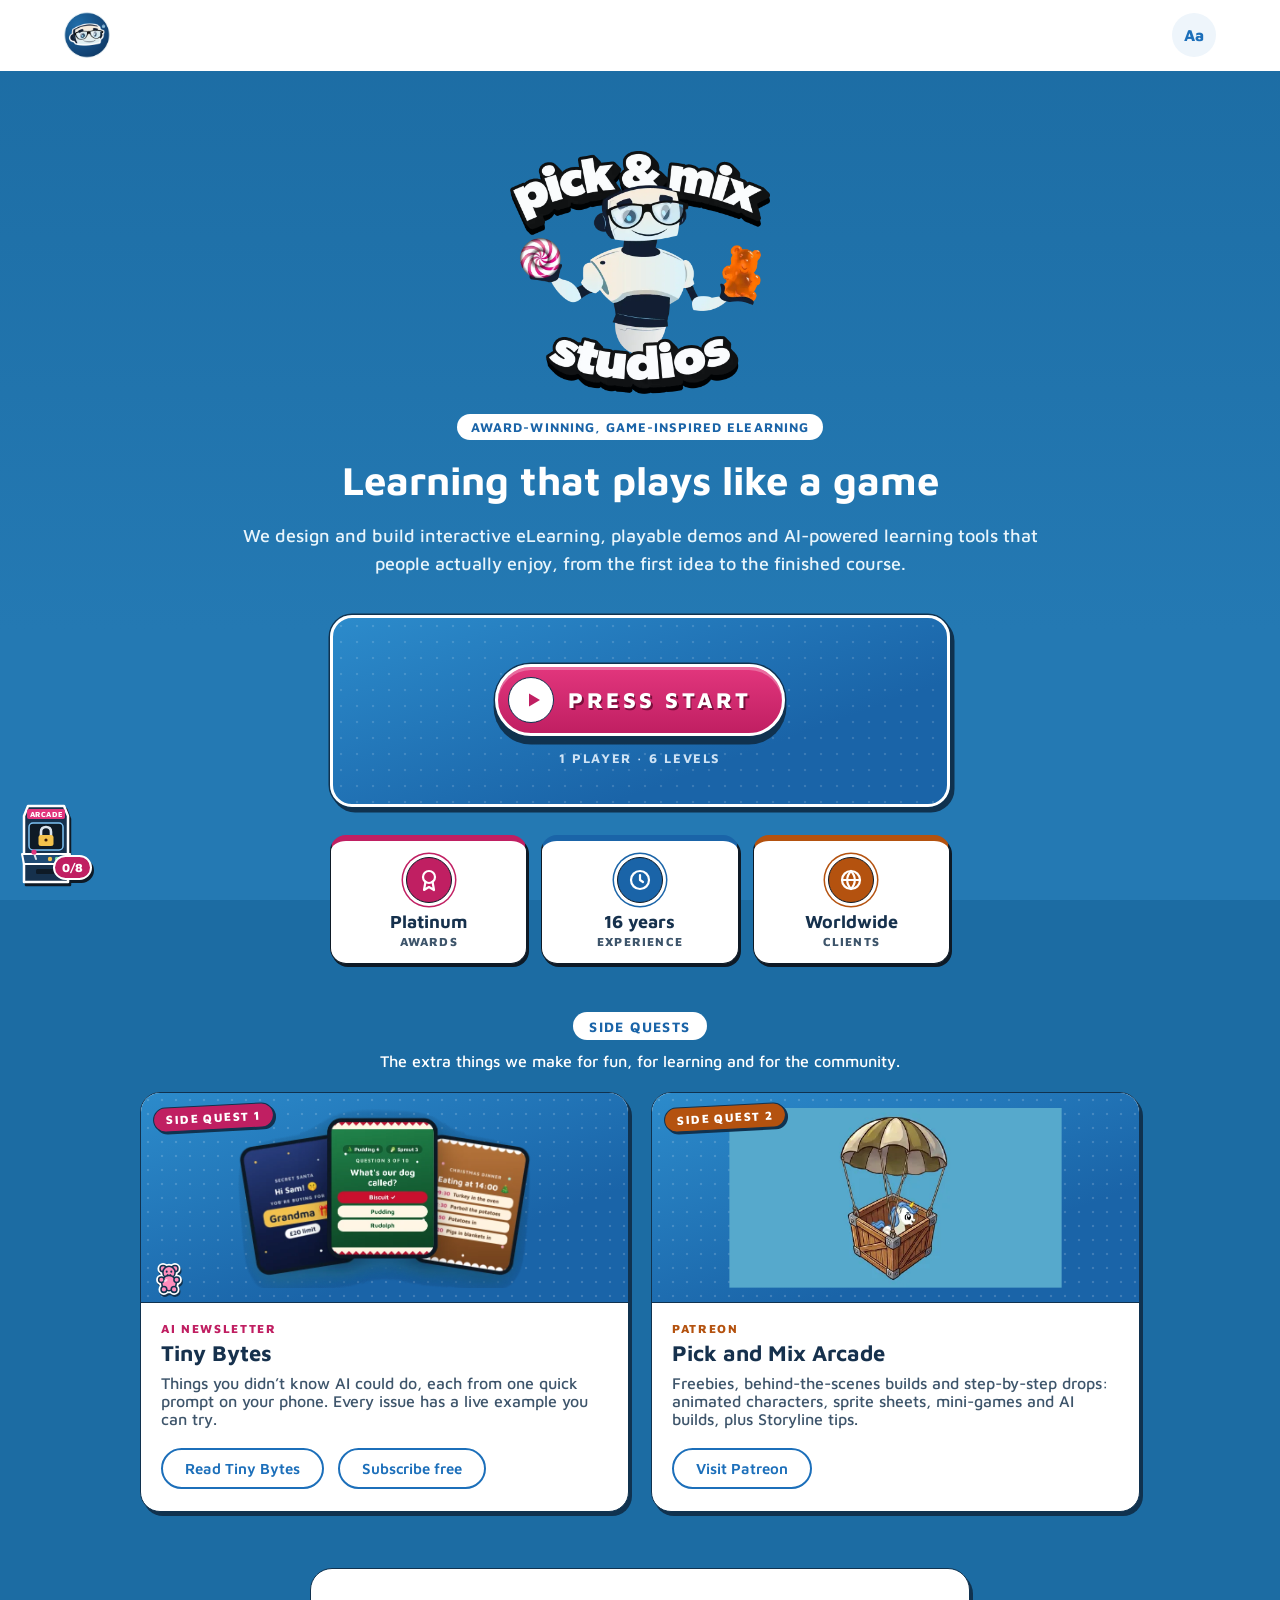
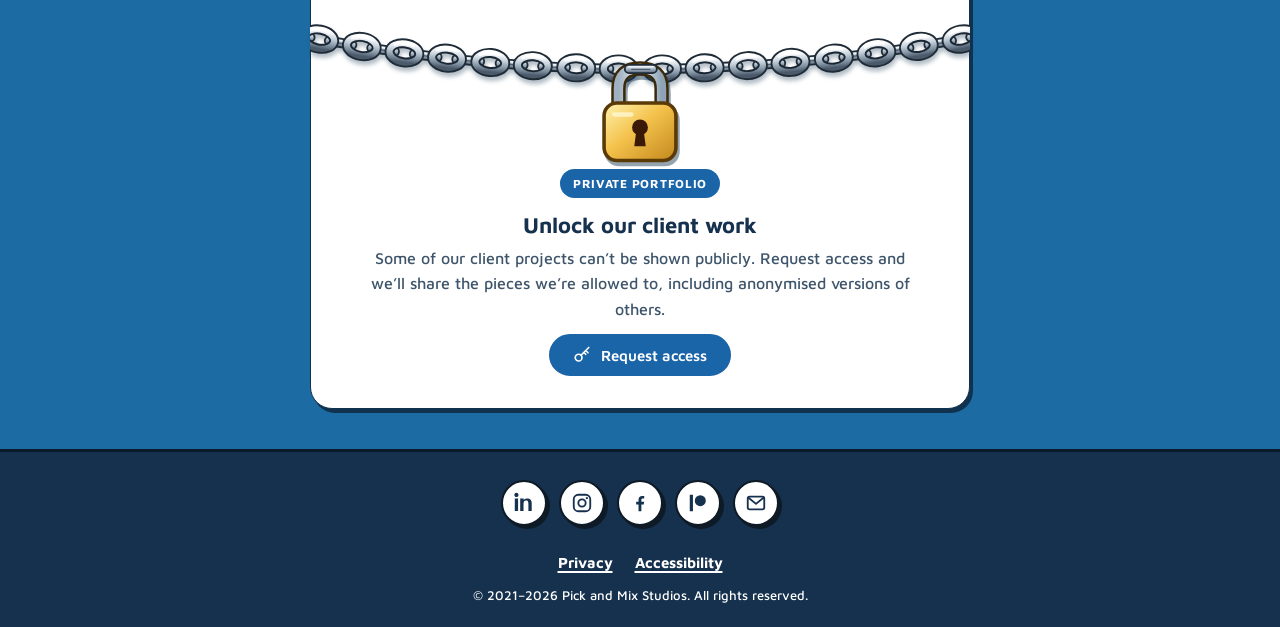
==== commit fad0665f: "Robot boing on tap, Showcase scrolls to the chosen level, theme follows the device, hide idle toast " ====
--- a/index.html
+++ b/index.html
@@ -19,8 +19,8 @@
 <meta name="twitter:description" content="Pick and Mix Studios: award-winning, game-inspired eLearning, playable Storyline demos, AI-powered learning, templates and free tutorials.">
 <meta name="twitter:image" content="https://pickandmixstudios.com/assets/img/share-banner.jpg">
 <link rel="icon" href="assets/img/robot-favicon.png?v=3" type="image/png">
-<link rel="stylesheet" href="assets/site.css?v=2026111221">
-<script>document.documentElement.classList.add("js-menu");try{var t=localStorage.getItem("bs-theme"),s=localStorage.getItem("bs-size");if(!t)document.documentElement.dataset.theme="light";else if(t!=="auto")document.documentElement.dataset.theme=t;if(s&&s!=="0")document.documentElement.classList.add("size-"+s);[["bs-font","easy","font-easy"],["bs-space","wide","space-wide"],["bs-motion","off","motion-off"],["bs-simple","on","simple"]].forEach(function(p){if(localStorage.getItem(p[0])===p[1])document.documentElement.classList.add(p[2])})}catch(e){}</script>
+<link rel="stylesheet" href="assets/site.css?v=2026111222">
+<script>document.documentElement.classList.add("js-menu");try{var t=localStorage.getItem("bs-theme"),s=localStorage.getItem("bs-size");if(t&&t!=="auto")document.documentElement.dataset.theme=t;if(s&&s!=="0")document.documentElement.classList.add("size-"+s);[["bs-font","easy","font-easy"],["bs-space","wide","space-wide"],["bs-motion","off","motion-off"],["bs-simple","on","simple"]].forEach(function(p){if(localStorage.getItem(p[0])===p[1])document.documentElement.classList.add(p[2])})}catch(e){}</script>
 <script type="application/ld+json">{"@context":"https://schema.org","@graph":[{"@type":"Organization","@id":"https://pickandmixstudios.com/#org","name":"Pick and Mix Studios","alternateName":"Pick & Mix Studios","url":"https://pickandmixstudios.com/","logo":"https://pickandmixstudios.com/assets/img/robot-logo.png?v=3","sameAs":["https://www.linkedin.com/company/pick-and-mix-studios","https://www.instagram.com/pickandmixstudios/","https://www.facebook.com/pickandmixstudios","https://www.patreon.com/cw/pickandmixarcade"],"description":"Pick and Mix Studios: award-winning, game-inspired eLearning, playable Storyline demos, AI-powered learning, templates and free tutorials.","award":"Platinum, LearnX LIVE! Awards 2020","foundingDate":"2010","knowsAbout":["eLearning","Articulate Storyline","Gamified learning","Instructional design","AI learning tools"]},{"@type":"WebSite","@id":"https://pickandmixstudios.com/#site","url":"https://pickandmixstudios.com/","name":"Pick and Mix Studios","publisher":{"@id":"https://pickandmixstudios.com/#org"}}]}</script>
 </head>
 <body class="tc-home">
@@ -156,6 +156,6 @@
   </div>
 </footer>
 
-<script src="assets/site.js?v=2026111221"></script>
+<script src="assets/site.js?v=2026111222"></script>
 </body>
 </html>
--- a/assets/site.css
+++ b/assets/site.css
@@ -3469,11 +3469,11 @@
 
 /* Easter eggs: toast, hidden sweets, sweet rain, padlock bubble, Sweet catch */
 .pm-sr { position: absolute; width: 1px; height: 1px; overflow: hidden; clip: rect(0 0 0 0); white-space: nowrap; margin: 0; }
-.pm-toast { position: fixed; left: 50%; bottom: 20px; z-index: 90; transform: translate(-50%, 160%); width: max-content; max-width: calc(100vw - 32px); box-sizing: border-box;
+.pm-toast { position: fixed; left: 50%; bottom: 20px; z-index: 90; transform: translate(-50%, calc(100% + 140px)); visibility: hidden; width: max-content; max-width: calc(100vw - 32px); box-sizing: border-box;
   display: flex; flex-wrap: wrap; align-items: center; justify-content: center; gap: 10px;
   background: #16314D; color: #FFFFFF; border: 3px solid #FFFFFF; border-radius: 18px; box-shadow: 0 0 0 1.5px #0E1A26, 3px 4px 0 1.5px #0E1A26;
-  padding: 10px 16px; font: 600 .9375rem/1.35 'Maven Pro', Arial, sans-serif; text-align: center; transition: transform .35s cubic-bezier(.3, 1.4, .5, 1); }
-.pm-toast.is-on { transform: translate(-50%, 0); }
+  padding: 10px 16px; font: 600 .9375rem/1.35 'Maven Pro', Arial, sans-serif; text-align: center; transition: transform .35s cubic-bezier(.3, 1.4, .5, 1), visibility 0s .35s; }
+.pm-toast.is-on { transform: translate(-50%, 0); visibility: visible; transition-delay: 0s; }
 .pm-toast strong { color: #FF8DBC; }
 .pm-toast-btn { background: #C01F62; color: #FFFFFF; border: 2px solid #FFFFFF; border-radius: 999px; padding: 6px 14px; font: 800 .875rem 'Maven Pro', Arial, sans-serif; cursor: pointer; }
 .pm-toast-btn:focus-visible { outline: 3px solid #FF8DBC; outline-offset: 2px; }
@@ -3683,6 +3683,18 @@
 @media (prefers-reduced-motion: reduce) { .pm-ap-lock:not(.is-open), .pm-arcade-tab.is-bump { animation: none; } }
 html.motion-off .pm-ap-lock:not(.is-open), html.simple .pm-ap-lock:not(.is-open) { animation: none; }
 
+/* Home robot: boing and sweets burst on tap */
+.tc-hero img.tc-hero-welcome-img { cursor: pointer; -webkit-tap-highlight-color: transparent; touch-action: manipulation; }
+@keyframes pmBoing { 0% { transform: none; } 15% { transform: translateY(6px) scale(1.08, .9); } 40% { transform: translateY(-34px) scale(.95, 1.06) rotate(-4deg); } 60% { transform: translateY(-34px) rotate(5deg); } 80% { transform: translateY(4px) scale(1.05, .94); } 100% { transform: none; } }
+.tc-hero img.tc-hero-welcome-img.is-boing { animation: pmBoing .8s cubic-bezier(.3, .7, .4, 1); }
+.pm-burst { position: absolute; z-index: 4; width: 34px; height: 34px; margin: -17px 0 0 -17px; pointer-events: none; animation: pmBurst .95s cubic-bezier(.2, .8, .3, 1) forwards; }
+.pm-burst svg { width: 100%; height: 100%; overflow: visible; filter: drop-shadow(1.5px 2px 0 #10324F); }
+@keyframes pmBurst { 0% { transform: translate(0, 0) scale(.3) rotate(0); opacity: 0; } 15% { opacity: 1; } 70% { opacity: 1; } 100% { transform: translate(var(--dx), calc(var(--dy) + 40px)) scale(1) rotate(var(--spin)); opacity: 0; } }
+/* Showcase: flash the level card that just opened */
+@keyframes pmCardIn { 0% { transform: translateY(14px); opacity: .3; } 100% { transform: none; opacity: 1; } }
+.tc-card.is-new { animation: pmCardIn .4s ease-out; }
+@media (prefers-reduced-motion: reduce) { .tc-hero img.tc-hero-welcome-img.is-boing, .tc-card.is-new { animation: none; } }
+html.motion-off .tc-card.is-new, html.motion-off .tc-hero img.tc-hero-welcome-img.is-boing { animation: none; }
 /* PALETTE START */
 :root {
   --page-top: #1C6CA3; --page-bot: #2479B3;
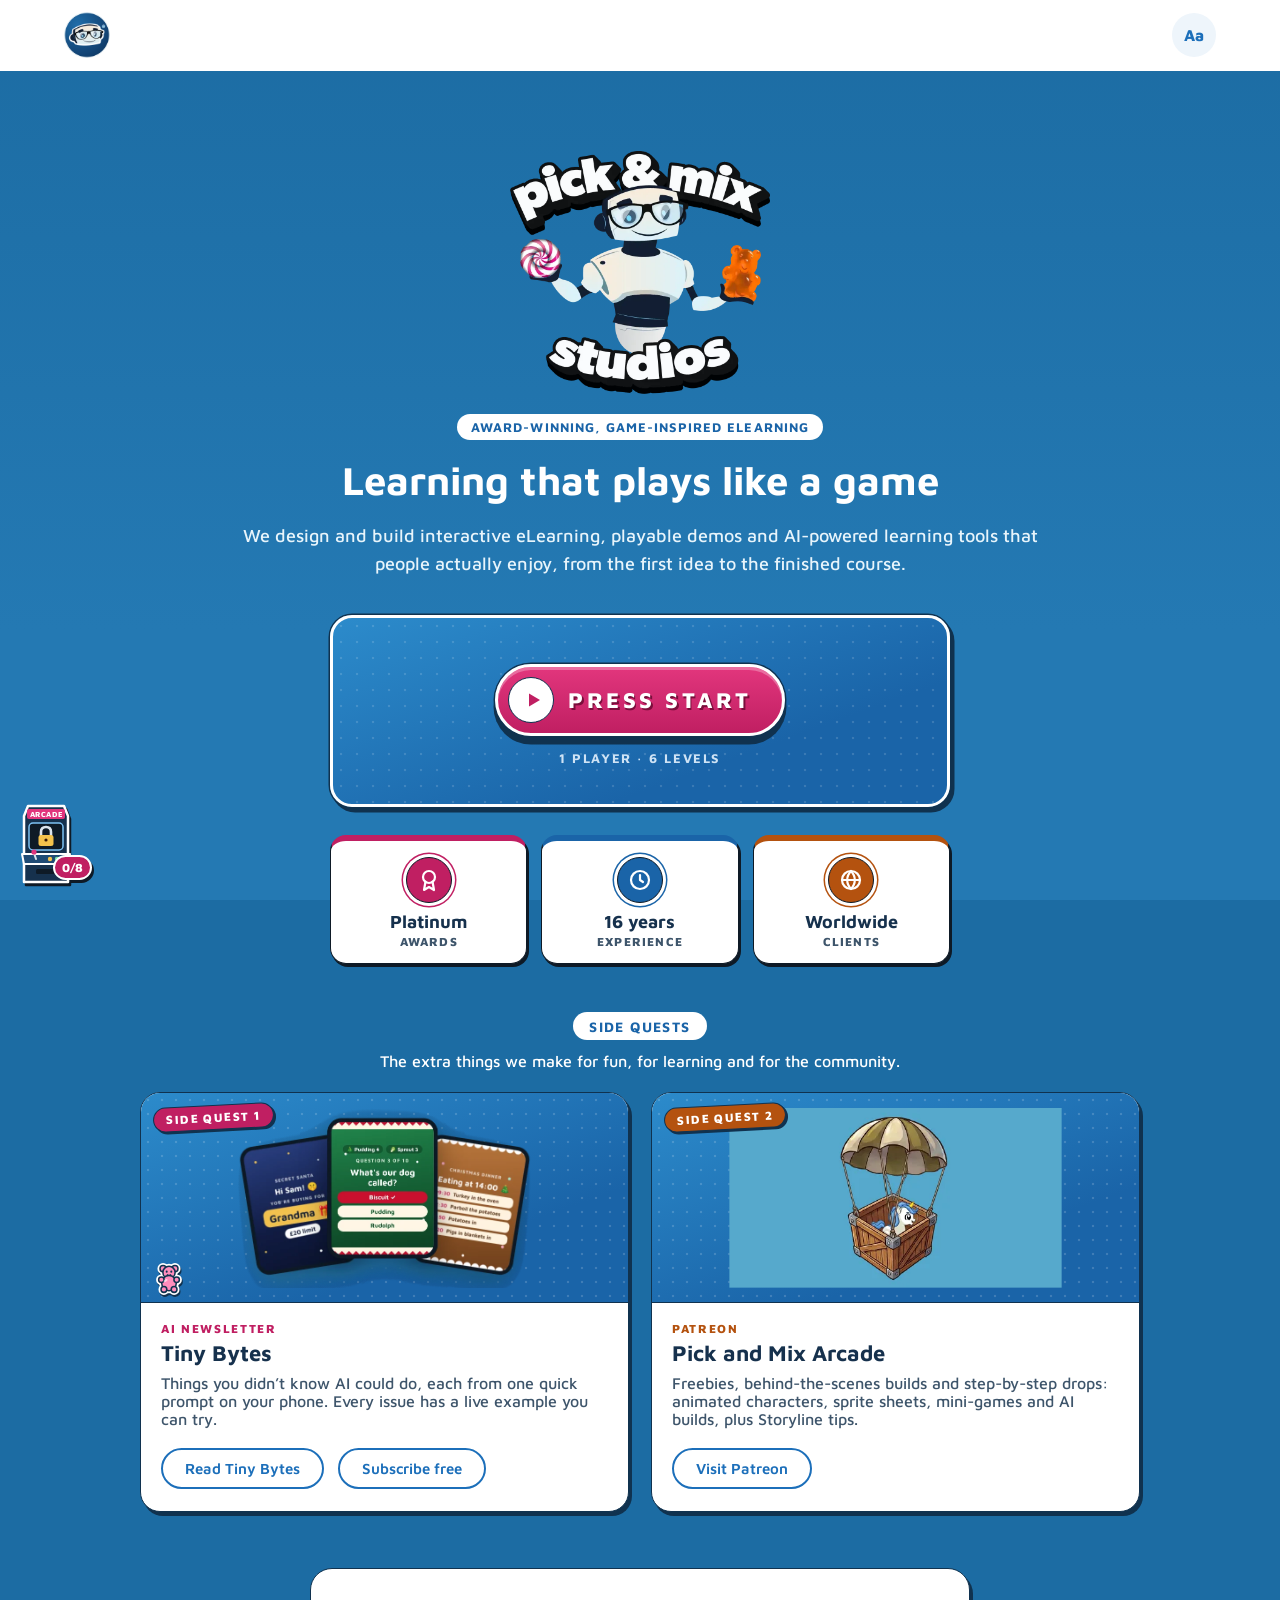
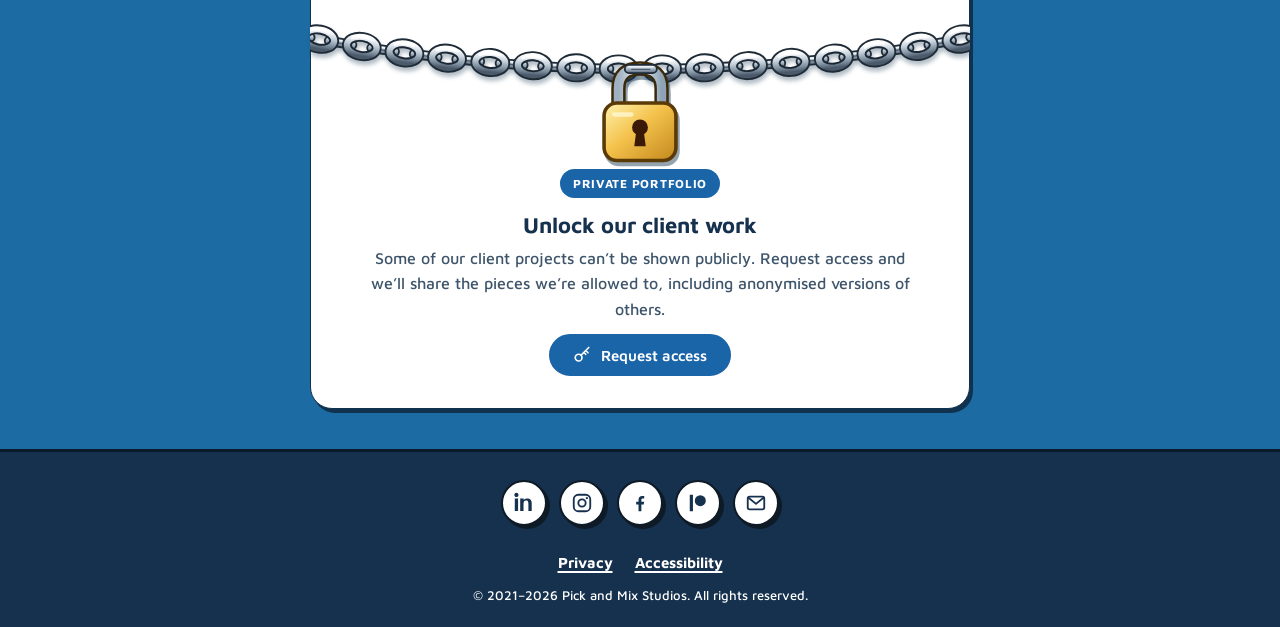
==== commit 7dc8b30d: "Home robot juggles his lollipop and gummy bear when tapped Co-Authored-By: Claude Opus 5.5 <noreply@" ====
--- a/index.html
+++ b/index.html
@@ -19,7 +19,7 @@
 <meta name="twitter:description" content="Pick and Mix Studios: award-winning, game-inspired eLearning, playable Storyline demos, AI-powered learning, templates and free tutorials.">
 <meta name="twitter:image" content="https://pickandmixstudios.com/assets/img/share-banner.jpg">
 <link rel="icon" href="assets/img/robot-favicon.png?v=3" type="image/png">
-<link rel="stylesheet" href="assets/site.css?v=2026111222">
+<link rel="stylesheet" href="assets/site.css?v=2026111223">
 <script>document.documentElement.classList.add("js-menu");try{var t=localStorage.getItem("bs-theme"),s=localStorage.getItem("bs-size");if(t&&t!=="auto")document.documentElement.dataset.theme=t;if(s&&s!=="0")document.documentElement.classList.add("size-"+s);[["bs-font","easy","font-easy"],["bs-space","wide","space-wide"],["bs-motion","off","motion-off"],["bs-simple","on","simple"]].forEach(function(p){if(localStorage.getItem(p[0])===p[1])document.documentElement.classList.add(p[2])})}catch(e){}</script>
 <script type="application/ld+json">{"@context":"https://schema.org","@graph":[{"@type":"Organization","@id":"https://pickandmixstudios.com/#org","name":"Pick and Mix Studios","alternateName":"Pick & Mix Studios","url":"https://pickandmixstudios.com/","logo":"https://pickandmixstudios.com/assets/img/robot-logo.png?v=3","sameAs":["https://www.linkedin.com/company/pick-and-mix-studios","https://www.instagram.com/pickandmixstudios/","https://www.facebook.com/pickandmixstudios","https://www.patreon.com/cw/pickandmixarcade"],"description":"Pick and Mix Studios: award-winning, game-inspired eLearning, playable Storyline demos, AI-powered learning, templates and free tutorials.","award":"Platinum, LearnX LIVE! Awards 2020","foundingDate":"2010","knowsAbout":["eLearning","Articulate Storyline","Gamified learning","Instructional design","AI learning tools"]},{"@type":"WebSite","@id":"https://pickandmixstudios.com/#site","url":"https://pickandmixstudios.com/","name":"Pick and Mix Studios","publisher":{"@id":"https://pickandmixstudios.com/#org"}}]}</script>
 </head>
@@ -54,7 +54,7 @@
 <main id="main-content">
 <section class="tc-hero-wrap" aria-labelledby="tcHomeTitle">
   <div class="tc-hero">
-    <img class="tc-hero-welcome-img" src="assets/img/site/test-logo-1.webp" alt="" width="858" height="802" fetchpriority="high">
+    <span class="tc-hero-robot"><img class="tc-hero-welcome-img" src="assets/img/site/hero-robot.webp" alt="" width="858" height="802" fetchpriority="high"><img class="tc-juggle tc-juggle-lolly" src="assets/img/site/hero-lolly.webp" alt="" width="133" height="131"><img class="tc-juggle tc-juggle-bear" src="assets/img/site/hero-bear.webp" alt="" width="128" height="186"></span>
     <p class="tc-meta">Award-winning, game-inspired eLearning</p>
     <h1 id="tcHomeTitle">Learning that plays like a game</h1>
     <p>We design and build interactive eLearning, playable demos and AI-powered learning tools that people actually enjoy, from the first idea to the finished course.</p>
@@ -156,6 +156,6 @@
   </div>
 </footer>
 
-<script src="assets/site.js?v=2026111222"></script>
+<script src="assets/site.js?v=2026111223"></script>
 </body>
 </html>
--- a/assets/site.css
+++ b/assets/site.css
@@ -2942,7 +2942,7 @@
 @keyframes tcBob { 0%, 100% { transform: translateY(0); } 50% { transform: translateY(-8px); } }
 @keyframes tcBlink { 0%, 49% { opacity: 1; } 50%, 100% { opacity: 0.55; } }
 @keyframes tcMenuIn { from { opacity: 0; transform: translateY(10px) scale(0.98); } to { opacity: 1; transform: none; } }
-.tc-hero img.tc-hero-welcome-img { animation: tcBob 3.2s ease-in-out infinite; }
+.tc-hero .tc-hero-robot { animation: tcBob 3.2s ease-in-out infinite; }
 .tc-start {
   margin: 22px auto 0;
   display: inline-flex; align-items: center; gap: 8px;
@@ -3038,7 +3038,7 @@
   .tc-padlock { width: 74px; }
 }
 @media (prefers-reduced-motion: reduce) {
-  .tc-hero img.tc-hero-welcome-img, .tc-start, .tc-unlock:not(.is-open) .tc-padlock { animation: none; }
+  .tc-hero .tc-hero-robot, .tc-start, .tc-unlock:not(.is-open) .tc-padlock { animation: none; }
   .tc-flip-in, .tc-pad-shackle { transition: none; }
   .tc-mainmenu.is-in, .tc-unlock.is-open .tc-unlock-action { animation: none; }
 }
@@ -3686,15 +3686,20 @@
 /* Home robot: boing and sweets burst on tap */
 .tc-hero img.tc-hero-welcome-img { cursor: pointer; -webkit-tap-highlight-color: transparent; touch-action: manipulation; }
 @keyframes pmBoing { 0% { transform: none; } 15% { transform: translateY(6px) scale(1.08, .9); } 40% { transform: translateY(-34px) scale(.95, 1.06) rotate(-4deg); } 60% { transform: translateY(-34px) rotate(5deg); } 80% { transform: translateY(4px) scale(1.05, .94); } 100% { transform: none; } }
-.tc-hero img.tc-hero-welcome-img.is-boing { animation: pmBoing .8s cubic-bezier(.3, .7, .4, 1); }
+.tc-hero .tc-hero-robot.is-boing { animation: pmBoing .8s cubic-bezier(.3, .7, .4, 1); }
+.tc-hero .tc-hero-robot { display: block; position: relative; width: min(260px, 100%); margin: 0 auto 20px; }
+.tc-hero .tc-hero-robot img.tc-hero-welcome-img { max-width: none; width: 100%; margin: 0; }
+.tc-juggle { position: absolute; height: auto; pointer-events: none; z-index: 2; }
+.tc-juggle-lolly { left: 3.96%; top: 36.03%; width: 15.5%; }
+.tc-juggle-bear { left: 81.59%; top: 38.78%; width: 14.92%; }
 .pm-burst { position: absolute; z-index: 4; width: 34px; height: 34px; margin: -17px 0 0 -17px; pointer-events: none; animation: pmBurst .95s cubic-bezier(.2, .8, .3, 1) forwards; }
 .pm-burst svg { width: 100%; height: 100%; overflow: visible; filter: drop-shadow(1.5px 2px 0 #10324F); }
 @keyframes pmBurst { 0% { transform: translate(0, 0) scale(.3) rotate(0); opacity: 0; } 15% { opacity: 1; } 70% { opacity: 1; } 100% { transform: translate(var(--dx), calc(var(--dy) + 40px)) scale(1) rotate(var(--spin)); opacity: 0; } }
 /* Showcase: flash the level card that just opened */
 @keyframes pmCardIn { 0% { transform: translateY(14px); opacity: .3; } 100% { transform: none; opacity: 1; } }
 .tc-card.is-new { animation: pmCardIn .4s ease-out; }
-@media (prefers-reduced-motion: reduce) { .tc-hero img.tc-hero-welcome-img.is-boing, .tc-card.is-new { animation: none; } }
-html.motion-off .tc-card.is-new, html.motion-off .tc-hero img.tc-hero-welcome-img.is-boing { animation: none; }
+@media (prefers-reduced-motion: reduce) { .tc-hero .tc-hero-robot.is-boing, .tc-card.is-new { animation: none; } }
+html.motion-off .tc-card.is-new, html.motion-off .tc-hero .tc-hero-robot.is-boing, html.simple .tc-hero .tc-hero-robot { animation: none; }
 /* PALETTE START */
 :root {
   --page-top: #1C6CA3; --page-bot: #2479B3;
